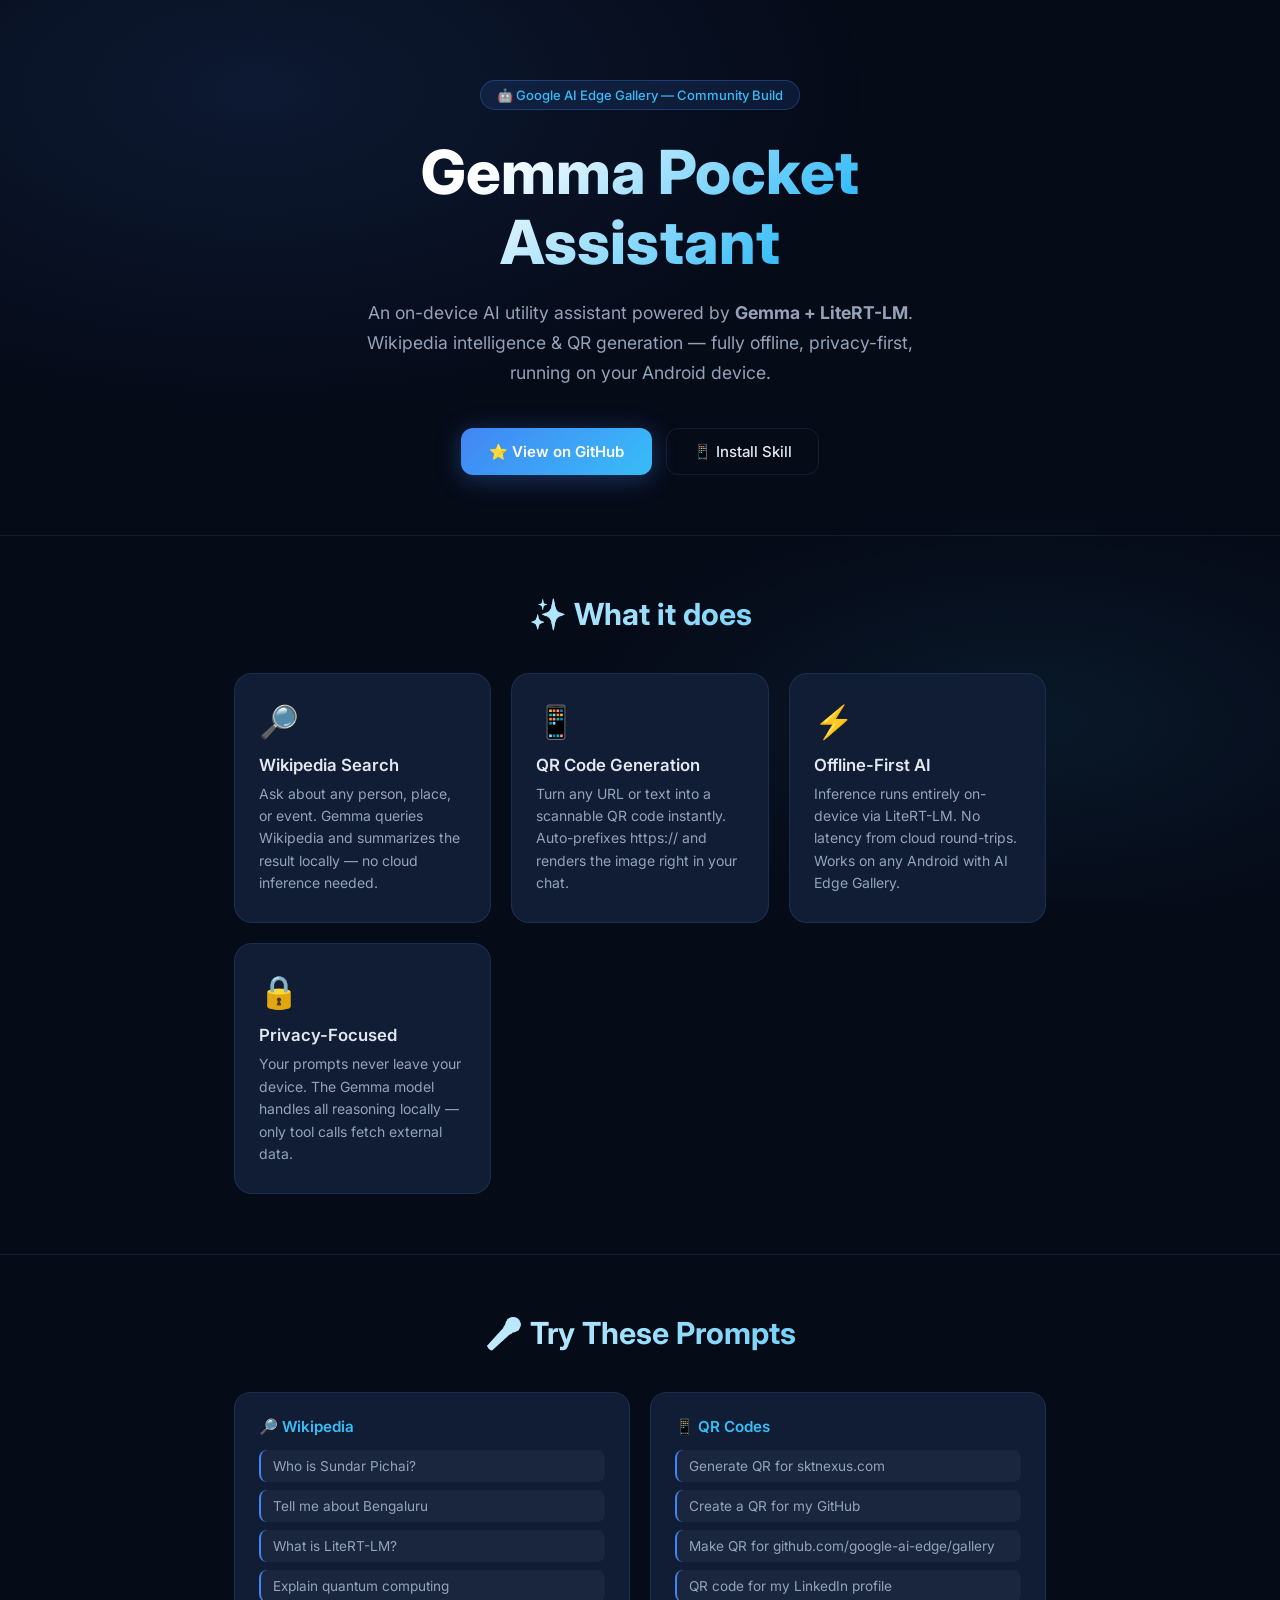
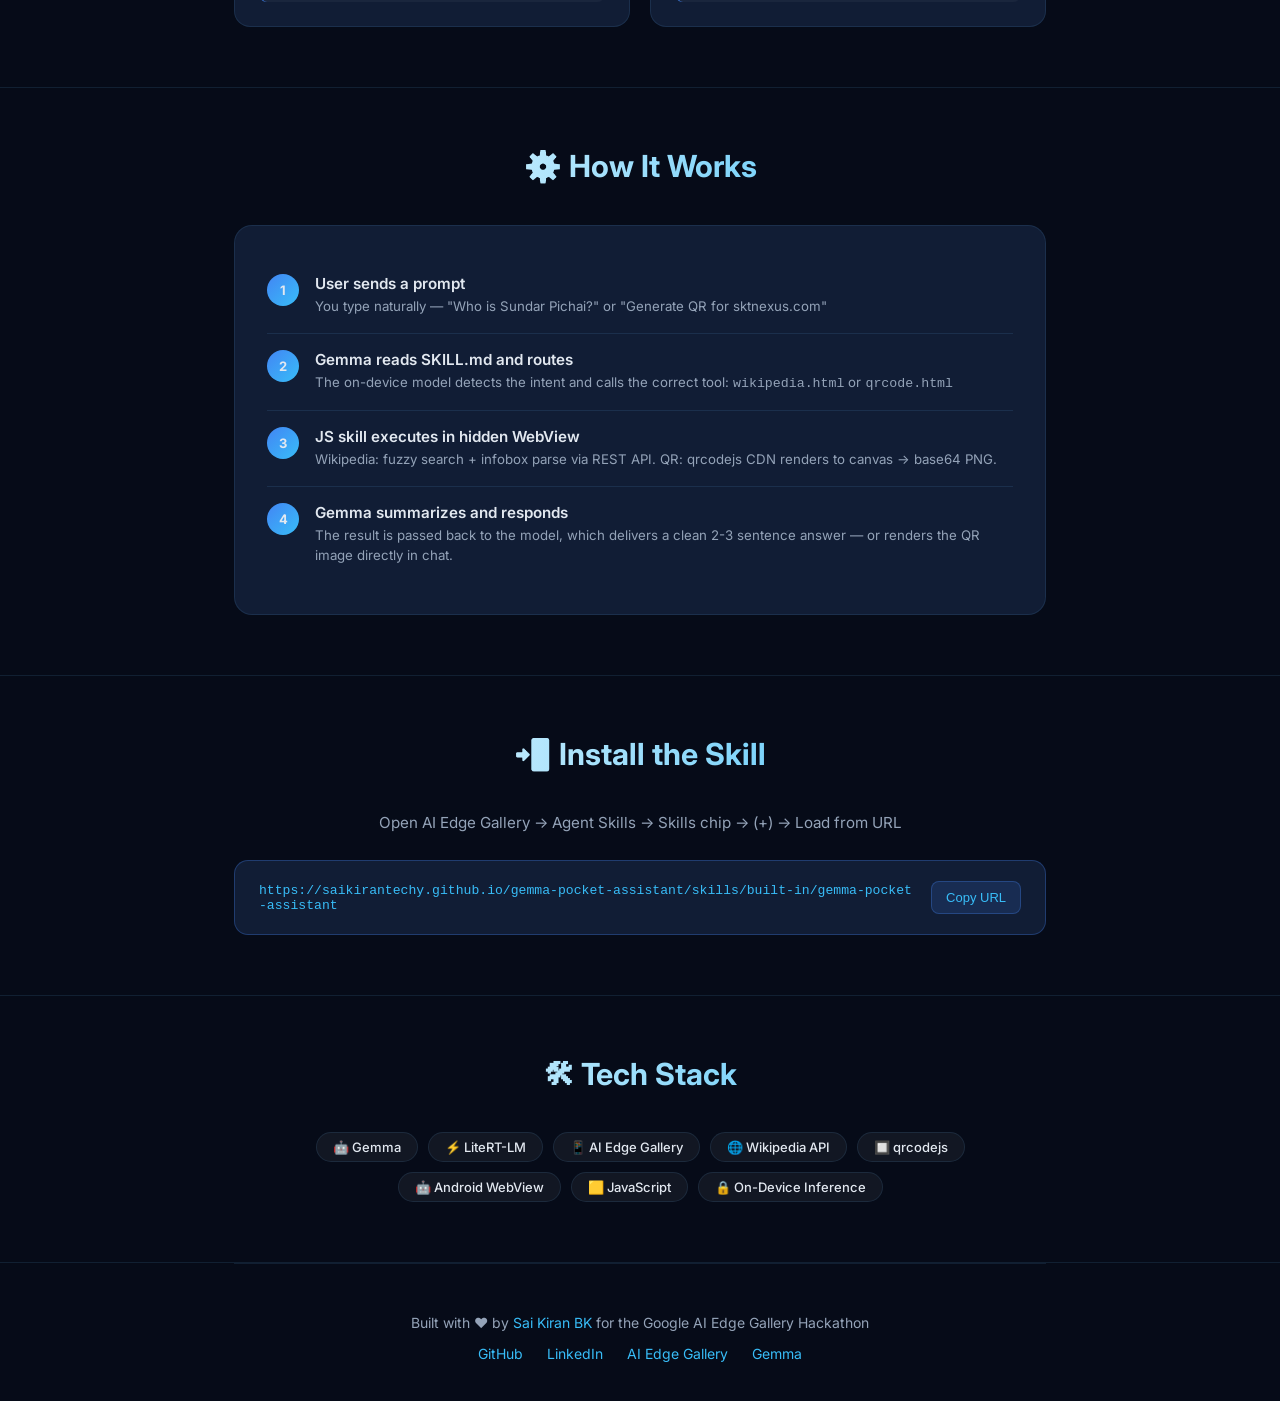
==== index.html @ fed88716 "Initial commit - Gemma Pocket Assistant" ====
<!DOCTYPE html>
<html lang="en">
<head>
  <meta charset="UTF-8" />
  <meta name="viewport" content="width=device-width, initial-scale=1.0" />
  <title>Gemma Pocket Assistant — On-Device AI Utility</title>
  <meta name="description" content="An on-device AI utility assistant powered by Gemma + LiteRT-LM with Wikipedia search & QR generation." />
  <meta property="og:title" content="Gemma Pocket Assistant" />
  <meta property="og:description" content="On-device AI utility powered by Gemma + LiteRT-LM. Wikipedia search & QR generation on Android." />
  <link rel="preconnect" href="https://fonts.googleapis.com" />
  <link rel="preconnect" href="https://fonts.gstatic.com" crossorigin />
  <link href="https://fonts.googleapis.com/css2?family=Inter:wght@300;400;500;600;700;800&display=swap" rel="stylesheet" />
  <style>
    *, *::before, *::after { box-sizing: border-box; margin: 0; padding: 0; }

    :root {
      --bg:       #060b18;
      --surface:  #0d1526;
      --card:     #111d35;
      --border:   rgba(99, 179, 237, 0.12);
      --glow:     rgba(66, 133, 244, 0.25);
      --blue:     #4285f4;
      --cyan:     #38bdf8;
      --orange:   #fb923c;
      --green:    #4ade80;
      --text:     #e2e8f0;
      --muted:    #94a3b8;
    }

    html { scroll-behavior: smooth; }

    body {
      font-family: 'Inter', sans-serif;
      background: var(--bg);
      color: var(--text);
      min-height: 100vh;
      overflow-x: hidden;
    }

    /* ── Animated background ── */
    body::before {
      content: '';
      position: fixed;
      inset: 0;
      background:
        radial-gradient(ellipse 80% 60% at 20% 10%, rgba(66,133,244,0.12) 0%, transparent 60%),
        radial-gradient(ellipse 60% 40% at 80% 80%, rgba(56,189,248,0.08) 0%, transparent 60%);
      pointer-events: none;
      z-index: 0;
    }

    .container { max-width: 860px; margin: 0 auto; padding: 0 24px; position: relative; z-index: 1; }

    /* ── Hero ── */
    .hero {
      text-align: center;
      padding: 80px 0 60px;
    }

    .badge {
      display: inline-flex;
      align-items: center;
      gap: 8px;
      background: rgba(66,133,244,0.12);
      border: 1px solid rgba(66,133,244,0.3);
      border-radius: 50px;
      padding: 6px 16px;
      font-size: 13px;
      color: var(--cyan);
      font-weight: 500;
      margin-bottom: 28px;
      animation: fadeDown 0.6s ease both;
    }

    .hero h1 {
      font-size: clamp(2.4rem, 6vw, 3.8rem);
      font-weight: 800;
      line-height: 1.15;
      background: linear-gradient(135deg, #fff 30%, var(--cyan) 70%, var(--blue) 100%);
      -webkit-background-clip: text;
      -webkit-text-fill-color: transparent;
      background-clip: text;
      margin-bottom: 20px;
      animation: fadeDown 0.7s ease 0.1s both;
    }

    .hero p {
      font-size: 1.1rem;
      color: var(--muted);
      max-width: 560px;
      margin: 0 auto 40px;
      line-height: 1.7;
      animation: fadeDown 0.7s ease 0.2s both;
    }

    .hero-btns {
      display: flex;
      gap: 14px;
      justify-content: center;
      flex-wrap: wrap;
      animation: fadeDown 0.7s ease 0.3s both;
    }

    .btn-primary {
      display: inline-flex;
      align-items: center;
      gap: 8px;
      background: linear-gradient(135deg, var(--blue), var(--cyan));
      color: #fff;
      font-weight: 600;
      font-size: 15px;
      padding: 14px 28px;
      border-radius: 12px;
      text-decoration: none;
      transition: transform 0.2s, box-shadow 0.2s;
      box-shadow: 0 4px 24px rgba(66,133,244,0.35);
    }
    .btn-primary:hover { transform: translateY(-2px); box-shadow: 0 8px 32px rgba(66,133,244,0.5); }

    .btn-secondary {
      display: inline-flex;
      align-items: center;
      gap: 8px;
      background: transparent;
      color: var(--text);
      font-weight: 500;
      font-size: 15px;
      padding: 13px 26px;
      border-radius: 12px;
      text-decoration: none;
      border: 1px solid var(--border);
      transition: border-color 0.2s, background 0.2s, transform 0.2s;
    }
    .btn-secondary:hover { border-color: var(--cyan); background: rgba(56,189,248,0.06); transform: translateY(-2px); }

    /* ── Feature Cards ── */
    .section { padding: 60px 0; }
    .section-title {
      text-align: center;
      font-size: 1.9rem;
      font-weight: 700;
      margin-bottom: 40px;
      background: linear-gradient(90deg, #fff, var(--cyan));
      -webkit-background-clip: text;
      -webkit-text-fill-color: transparent;
      background-clip: text;
    }

    .cards {
      display: grid;
      grid-template-columns: repeat(auto-fit, minmax(220px, 1fr));
      gap: 20px;
    }

    .card {
      background: var(--card);
      border: 1px solid var(--border);
      border-radius: 18px;
      padding: 28px 24px;
      transition: transform 0.25s, border-color 0.25s, box-shadow 0.25s;
      position: relative;
      overflow: hidden;
    }
    .card::before {
      content: '';
      position: absolute;
      inset: 0;
      background: radial-gradient(circle at 50% 0%, var(--glow), transparent 70%);
      opacity: 0;
      transition: opacity 0.3s;
    }
    .card:hover { transform: translateY(-4px); border-color: rgba(66,133,244,0.35); box-shadow: 0 12px 40px rgba(66,133,244,0.15); }
    .card:hover::before { opacity: 1; }

    .card-icon { font-size: 2rem; margin-bottom: 14px; }
    .card h3 { font-size: 1.05rem; font-weight: 600; margin-bottom: 8px; }
    .card p  { font-size: 0.875rem; color: var(--muted); line-height: 1.6; }

    /* ── Demo prompts ── */
    .prompts-grid {
      display: grid;
      grid-template-columns: 1fr 1fr;
      gap: 20px;
    }
    @media (max-width: 600px) { .prompts-grid { grid-template-columns: 1fr; } }

    .prompt-box {
      background: var(--card);
      border: 1px solid var(--border);
      border-radius: 16px;
      padding: 24px;
    }
    .prompt-box h3 { font-size: 0.95rem; font-weight: 600; color: var(--cyan); margin-bottom: 14px; display: flex; align-items: center; gap: 8px; }
    .prompt-box ul { list-style: none; display: flex; flex-direction: column; gap: 8px; }
    .prompt-box li {
      font-size: 0.85rem;
      color: var(--muted);
      background: rgba(255,255,255,0.04);
      border-radius: 8px;
      padding: 8px 12px;
      font-family: 'Inter', monospace;
      border-left: 2px solid var(--blue);
    }

    /* ── Tech stack pills ── */
    .pills { display: flex; flex-wrap: wrap; gap: 10px; justify-content: center; }
    .pill {
      background: rgba(255,255,255,0.05);
      border: 1px solid var(--border);
      border-radius: 50px;
      padding: 6px 16px;
      font-size: 13px;
      font-weight: 500;
      color: var(--text);
      transition: border-color 0.2s, background 0.2s;
    }
    .pill:hover { border-color: var(--cyan); background: rgba(56,189,248,0.08); }

    /* ── How it works ── */
    .flow {
      background: var(--card);
      border: 1px solid var(--border);
      border-radius: 18px;
      padding: 32px;
    }
    .flow-steps { display: flex; flex-direction: column; gap: 0; }
    .flow-step {
      display: flex;
      align-items: flex-start;
      gap: 16px;
      padding: 16px 0;
      border-bottom: 1px solid var(--border);
    }
    .flow-step:last-child { border-bottom: none; }
    .step-num {
      width: 32px; height: 32px;
      border-radius: 50%;
      background: linear-gradient(135deg, var(--blue), var(--cyan));
      display: flex; align-items: center; justify-content: center;
      font-size: 13px; font-weight: 700; flex-shrink: 0;
    }
    .step-text h4 { font-size: 0.95rem; font-weight: 600; margin-bottom: 4px; }
    .step-text p  { font-size: 0.83rem; color: var(--muted); line-height: 1.5; }

    /* ── Skill URL box ── */
    .url-box {
      background: var(--card);
      border: 1px solid rgba(66,133,244,0.3);
      border-radius: 14px;
      padding: 20px 24px;
      display: flex;
      align-items: center;
      justify-content: space-between;
      gap: 12px;
      flex-wrap: wrap;
    }
    .url-box code {
      font-size: 0.82rem;
      color: var(--cyan);
      word-break: break-all;
      flex: 1;
    }
    .copy-btn {
      background: rgba(66,133,244,0.15);
      border: 1px solid rgba(66,133,244,0.3);
      color: var(--cyan);
      border-radius: 8px;
      padding: 8px 14px;
      font-size: 13px;
      font-weight: 500;
      cursor: pointer;
      transition: background 0.2s;
      white-space: nowrap;
    }
    .copy-btn:hover { background: rgba(66,133,244,0.28); }

    /* ── Footer ── */
    footer {
      text-align: center;
      padding: 50px 0 40px;
      color: var(--muted);
      font-size: 14px;
      border-top: 1px solid var(--border);
    }
    footer a { color: var(--cyan); text-decoration: none; }
    footer a:hover { text-decoration: underline; }
    .footer-links { display: flex; gap: 24px; justify-content: center; margin-top: 14px; flex-wrap: wrap; }

    /* ── Animations ── */
    @keyframes fadeDown {
      from { opacity: 0; transform: translateY(-16px); }
      to   { opacity: 1; transform: translateY(0); }
    }
    .reveal {
      opacity: 0;
      transform: translateY(24px);
      transition: opacity 0.6s ease, transform 0.6s ease;
    }
    .reveal.visible { opacity: 1; transform: translateY(0); }

    /* ── Divider ── */
    .divider { height: 1px; background: var(--border); margin: 0; }
  </style>
</head>
<body>

  <!-- Hero -->
  <div class="container">
    <section class="hero">
      <div class="badge">🤖 Google AI Edge Gallery — Community Build</div>
      <h1>Gemma Pocket<br/>Assistant</h1>
      <p>An on-device AI utility assistant powered by <strong>Gemma + LiteRT-LM</strong>. Wikipedia intelligence & QR generation — fully offline, privacy-first, running on your Android device.</p>
      <div class="hero-btns">
        <a id="github-btn" class="btn-primary" href="https://github.com/saikirantechy/gemma-pocket-assistant" target="_blank">
          ⭐ View on GitHub
        </a>
        <a id="install-btn" class="btn-secondary" href="#install">
          📱 Install Skill
        </a>
      </div>
    </section>
  </div>

  <div class="divider"></div>

  <!-- Features -->
  <div class="container">
    <section class="section reveal">
      <div class="section-title">✨ What it does</div>
      <div class="cards">
        <div class="card">
          <div class="card-icon">🔎</div>
          <h3>Wikipedia Search</h3>
          <p>Ask about any person, place, or event. Gemma queries Wikipedia and summarizes the result locally — no cloud inference needed.</p>
        </div>
        <div class="card">
          <div class="card-icon">📱</div>
          <h3>QR Code Generation</h3>
          <p>Turn any URL or text into a scannable QR code instantly. Auto-prefixes https:// and renders the image right in your chat.</p>
        </div>
        <div class="card">
          <div class="card-icon">⚡</div>
          <h3>Offline-First AI</h3>
          <p>Inference runs entirely on-device via LiteRT-LM. No latency from cloud round-trips. Works on any Android with AI Edge Gallery.</p>
        </div>
        <div class="card">
          <div class="card-icon">🔒</div>
          <h3>Privacy-Focused</h3>
          <p>Your prompts never leave your device. The Gemma model handles all reasoning locally — only tool calls fetch external data.</p>
        </div>
      </div>
    </section>
  </div>

  <div class="divider"></div>

  <!-- Demo Prompts -->
  <div class="container">
    <section class="section reveal">
      <div class="section-title">🎤 Try These Prompts</div>
      <div class="prompts-grid">
        <div class="prompt-box">
          <h3>🔎 Wikipedia</h3>
          <ul>
            <li>Who is Sundar Pichai?</li>
            <li>Tell me about Bengaluru</li>
            <li>What is LiteRT-LM?</li>
            <li>Explain quantum computing</li>
          </ul>
        </div>
        <div class="prompt-box">
          <h3>📱 QR Codes</h3>
          <ul>
            <li>Generate QR for sktnexus.com</li>
            <li>Create a QR for my GitHub</li>
            <li>Make QR for github.com/google-ai-edge/gallery</li>
            <li>QR code for my LinkedIn profile</li>
          </ul>
        </div>
      </div>
    </section>
  </div>

  <div class="divider"></div>

  <!-- How it works -->
  <div class="container">
    <section class="section reveal">
      <div class="section-title">⚙️ How It Works</div>
      <div class="flow">
        <div class="flow-steps">
          <div class="flow-step">
            <div class="step-num">1</div>
            <div class="step-text">
              <h4>User sends a prompt</h4>
              <p>You type naturally — "Who is Sundar Pichai?" or "Generate QR for sktnexus.com"</p>
            </div>
          </div>
          <div class="flow-step">
            <div class="step-num">2</div>
            <div class="step-text">
              <h4>Gemma reads SKILL.md and routes</h4>
              <p>The on-device model detects the intent and calls the correct tool: <code>wikipedia.html</code> or <code>qrcode.html</code></p>
            </div>
          </div>
          <div class="flow-step">
            <div class="step-num">3</div>
            <div class="step-text">
              <h4>JS skill executes in hidden WebView</h4>
              <p>Wikipedia: fuzzy search + infobox parse via REST API. QR: qrcodejs CDN renders to canvas → base64 PNG.</p>
            </div>
          </div>
          <div class="flow-step">
            <div class="step-num">4</div>
            <div class="step-text">
              <h4>Gemma summarizes and responds</h4>
              <p>The result is passed back to the model, which delivers a clean 2-3 sentence answer — or renders the QR image directly in chat.</p>
            </div>
          </div>
        </div>
      </div>
    </section>
  </div>

  <div class="divider"></div>

  <!-- Install -->
  <div class="container" id="install">
    <section class="section reveal">
      <div class="section-title">📲 Install the Skill</div>
      <p style="text-align:center;color:var(--muted);margin-bottom:28px;font-size:0.95rem;">Open AI Edge Gallery → Agent Skills → Skills chip → (+) → Load from URL</p>
      <div class="url-box">
        <code id="skill-url">https://saikirantechy.github.io/gemma-pocket-assistant/skills/built-in/gemma-pocket-assistant</code>
        <button class="copy-btn" id="copy-btn" onclick="copyUrl()">Copy URL</button>
      </div>
    </section>
  </div>

  <div class="divider"></div>

  <!-- Tech Stack -->
  <div class="container">
    <section class="section reveal">
      <div class="section-title">🛠 Tech Stack</div>
      <div class="pills">
        <span class="pill">🤖 Gemma</span>
        <span class="pill">⚡ LiteRT-LM</span>
        <span class="pill">📱 AI Edge Gallery</span>
        <span class="pill">🌐 Wikipedia API</span>
        <span class="pill">🔲 qrcodejs</span>
        <span class="pill">🤖 Android WebView</span>
        <span class="pill">🟨 JavaScript</span>
        <span class="pill">🔒 On-Device Inference</span>
      </div>
    </section>
  </div>

  <div class="divider"></div>

  <!-- Footer -->
  <div class="container">
    <footer>
      <p>Built with ❤️ by <a href="https://github.com/saikirantechy" target="_blank">Sai Kiran BK</a> for the Google AI Edge Gallery Hackathon</p>
      <div class="footer-links">
        <a href="https://github.com/saikirantechy/gemma-pocket-assistant" target="_blank">GitHub</a>
        <a href="https://linkedin.com/in/saikiranbk" target="_blank">LinkedIn</a>
        <a href="https://github.com/google-ai-edge/gallery" target="_blank">AI Edge Gallery</a>
        <a href="https://ai.google.dev/gemma" target="_blank">Gemma</a>
      </div>
    </footer>
  </div>

  <script>
    // Scroll reveal
    const reveals = document.querySelectorAll('.reveal');
    const observer = new IntersectionObserver((entries) => {
      entries.forEach(e => { if (e.isIntersecting) { e.target.classList.add('visible'); } });
    }, { threshold: 0.12 });
    reveals.forEach(el => observer.observe(el));

    // Copy URL button
    function copyUrl() {
      const url = document.getElementById('skill-url').textContent;
      navigator.clipboard.writeText(url).then(() => {
        const btn = document.getElementById('copy-btn');
        btn.textContent = '✅ Copied!';
        setTimeout(() => btn.textContent = 'Copy URL', 2000);
      });
    }
  </script>
</body>
</html>
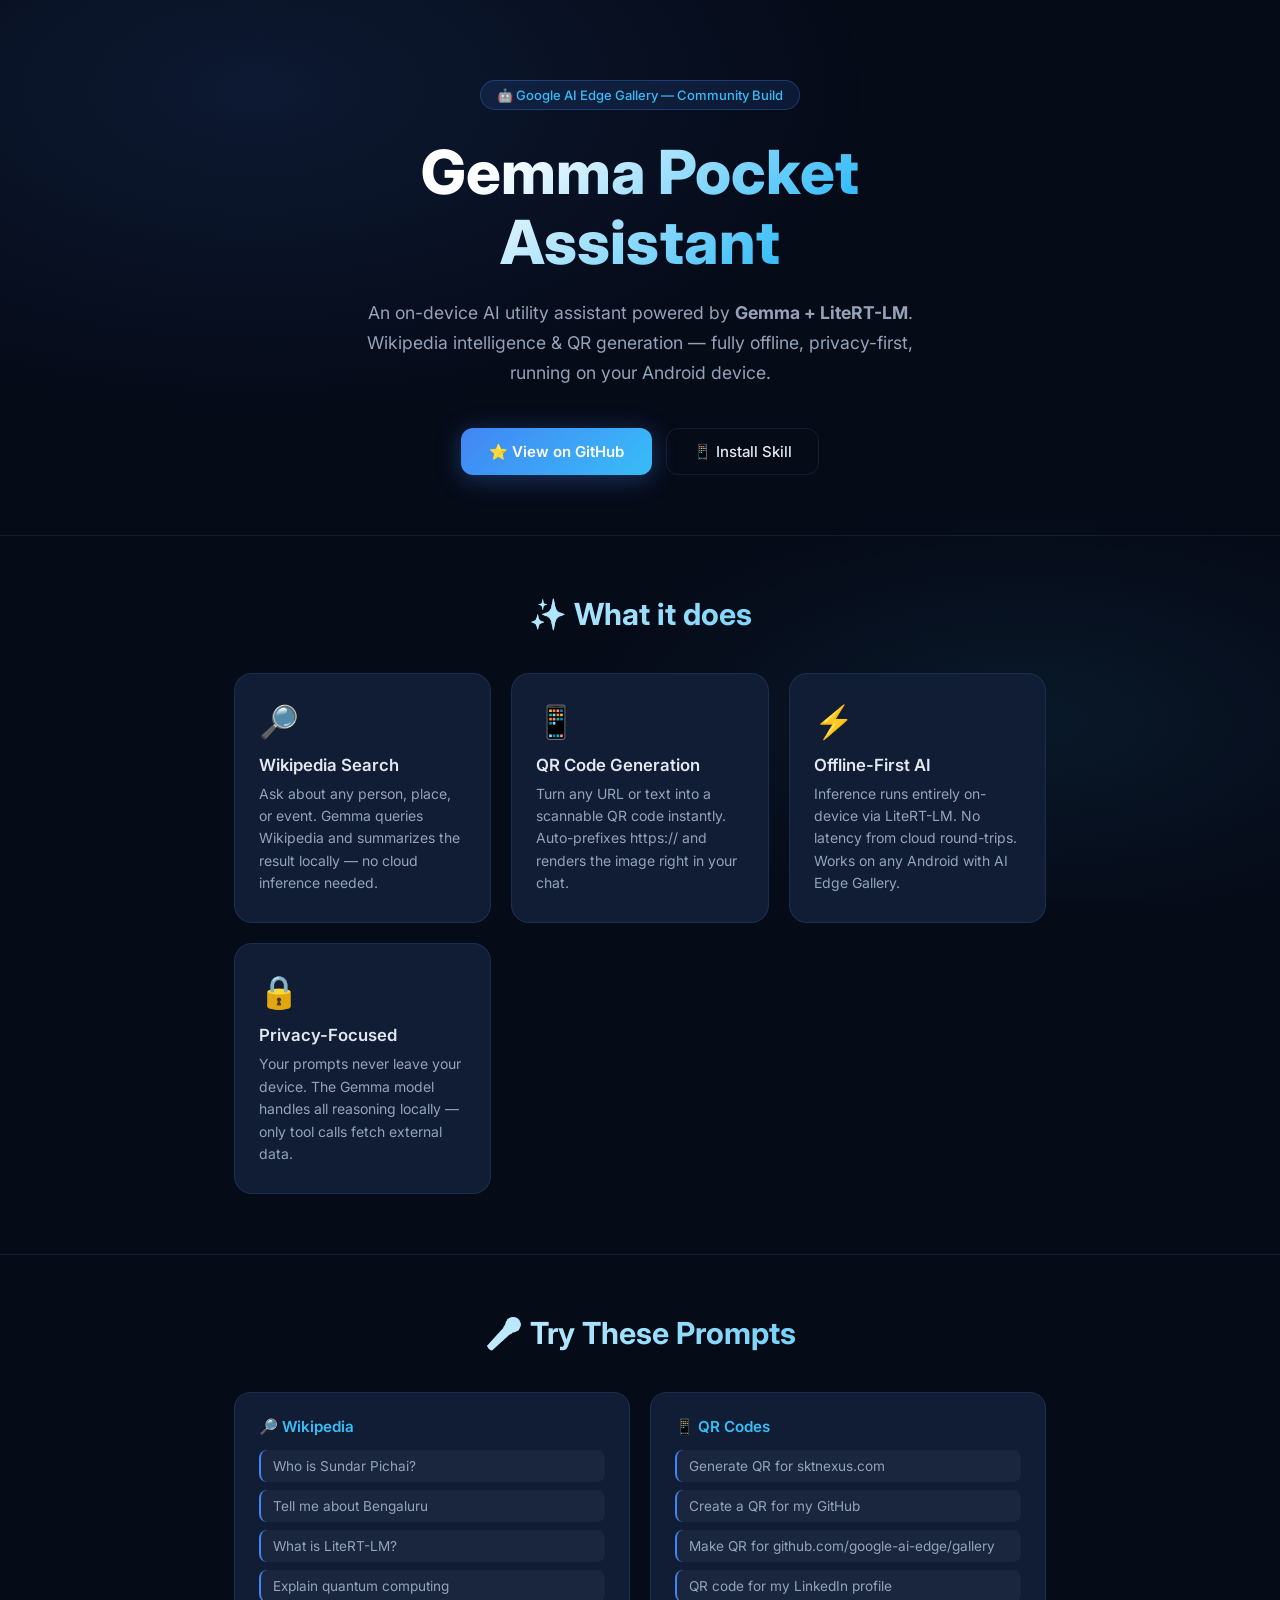
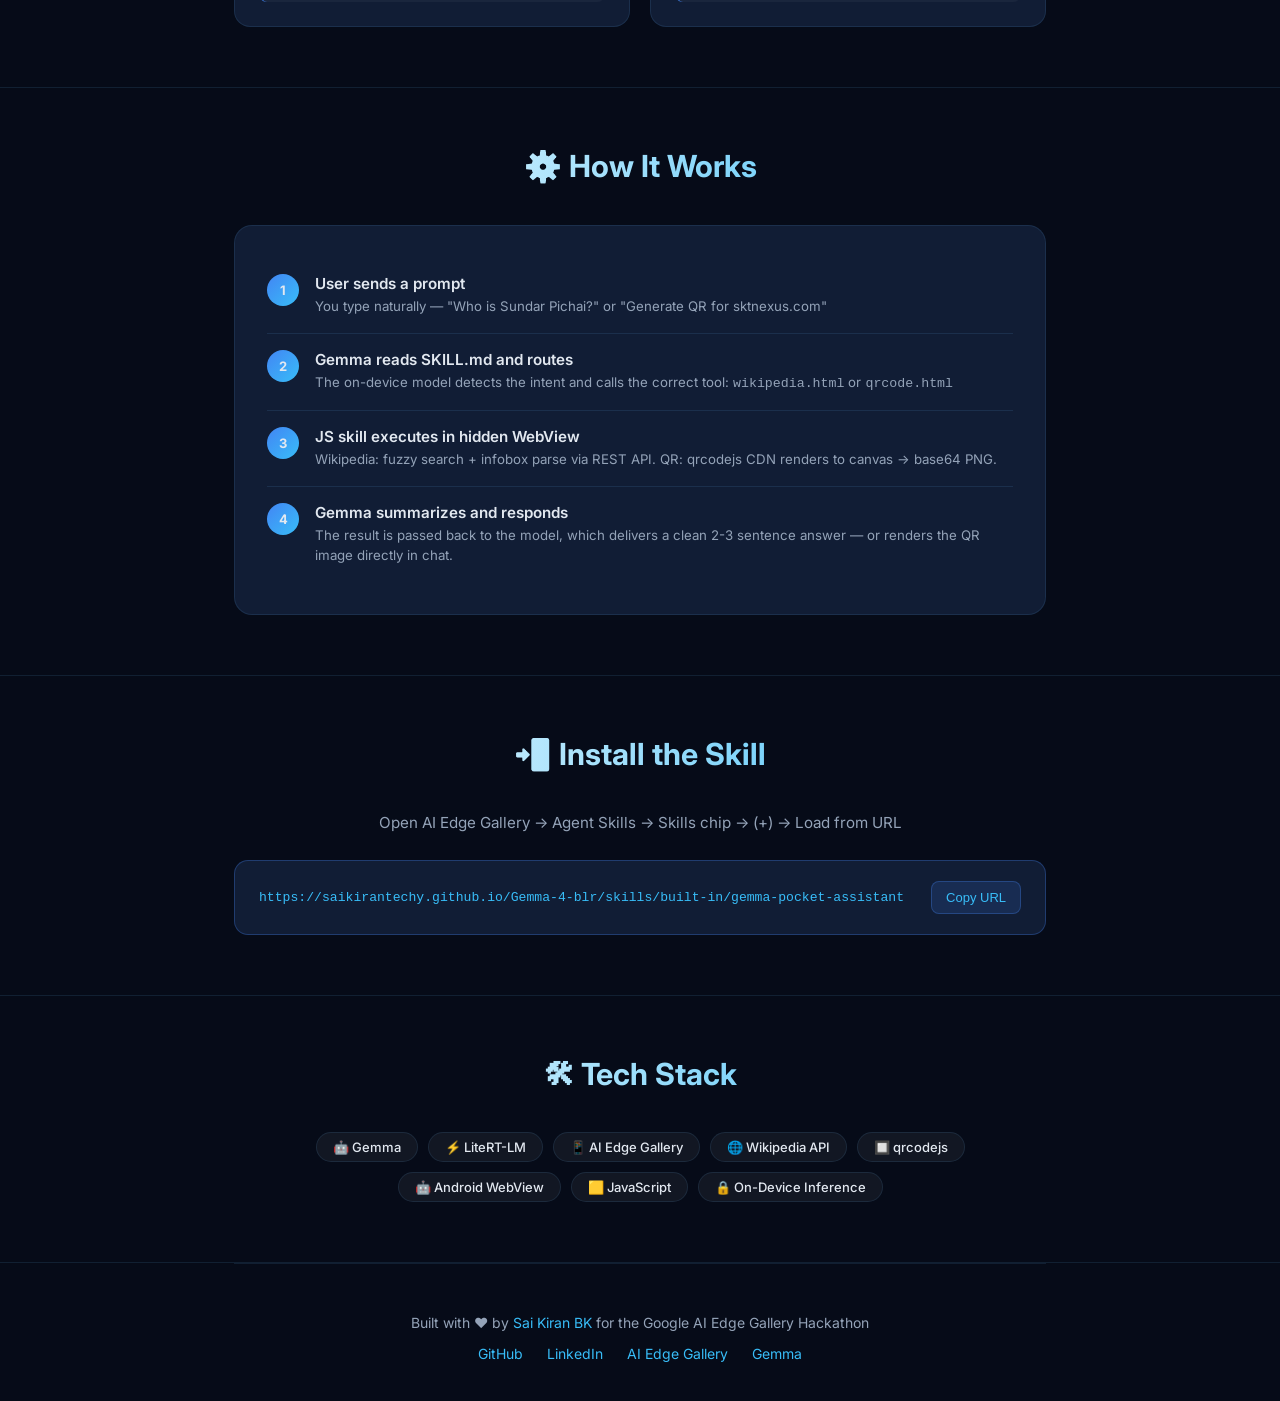
==== commit 9c5d102f: "Fix: update all URLs to correct repo name (Gemma-4-blr)" ====
--- a/index.html
+++ b/index.html
@@ -311,7 +311,7 @@
       <h1>Gemma Pocket<br/>Assistant</h1>
       <p>An on-device AI utility assistant powered by <strong>Gemma + LiteRT-LM</strong>. Wikipedia intelligence & QR generation — fully offline, privacy-first, running on your Android device.</p>
       <div class="hero-btns">
-        <a id="github-btn" class="btn-primary" href="https://github.com/saikirantechy/gemma-pocket-assistant" target="_blank">
+        <a id="github-btn" class="btn-primary" href="https://github.com/saikirantechy/Gemma-4-blr" target="_blank">
           ⭐ View on GitHub
         </a>
         <a id="install-btn" class="btn-secondary" href="#install">
@@ -430,7 +430,7 @@
       <div class="section-title">📲 Install the Skill</div>
       <p style="text-align:center;color:var(--muted);margin-bottom:28px;font-size:0.95rem;">Open AI Edge Gallery → Agent Skills → Skills chip → (+) → Load from URL</p>
       <div class="url-box">
-        <code id="skill-url">https://saikirantechy.github.io/gemma-pocket-assistant/skills/built-in/gemma-pocket-assistant</code>
+        <code id="skill-url">https://saikirantechy.github.io/Gemma-4-blr/skills/built-in/gemma-pocket-assistant</code>
         <button class="copy-btn" id="copy-btn" onclick="copyUrl()">Copy URL</button>
       </div>
     </section>
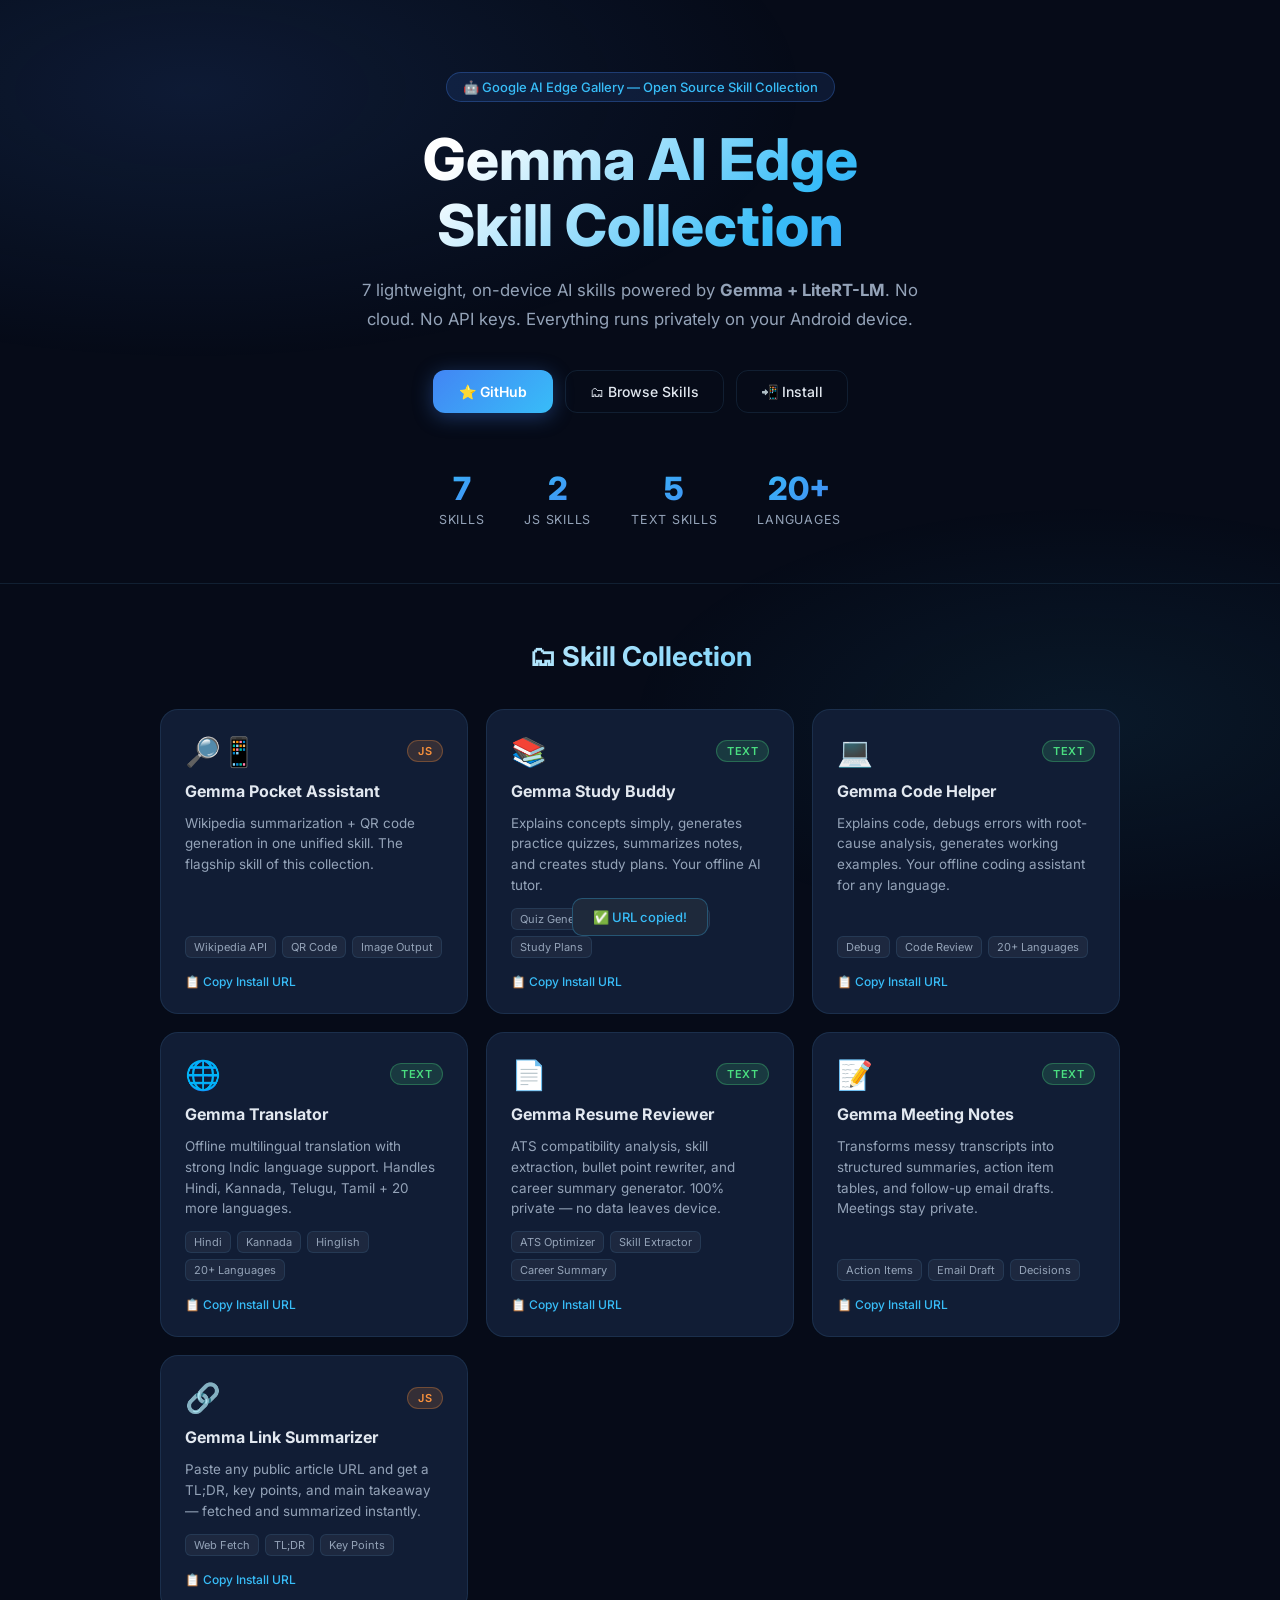
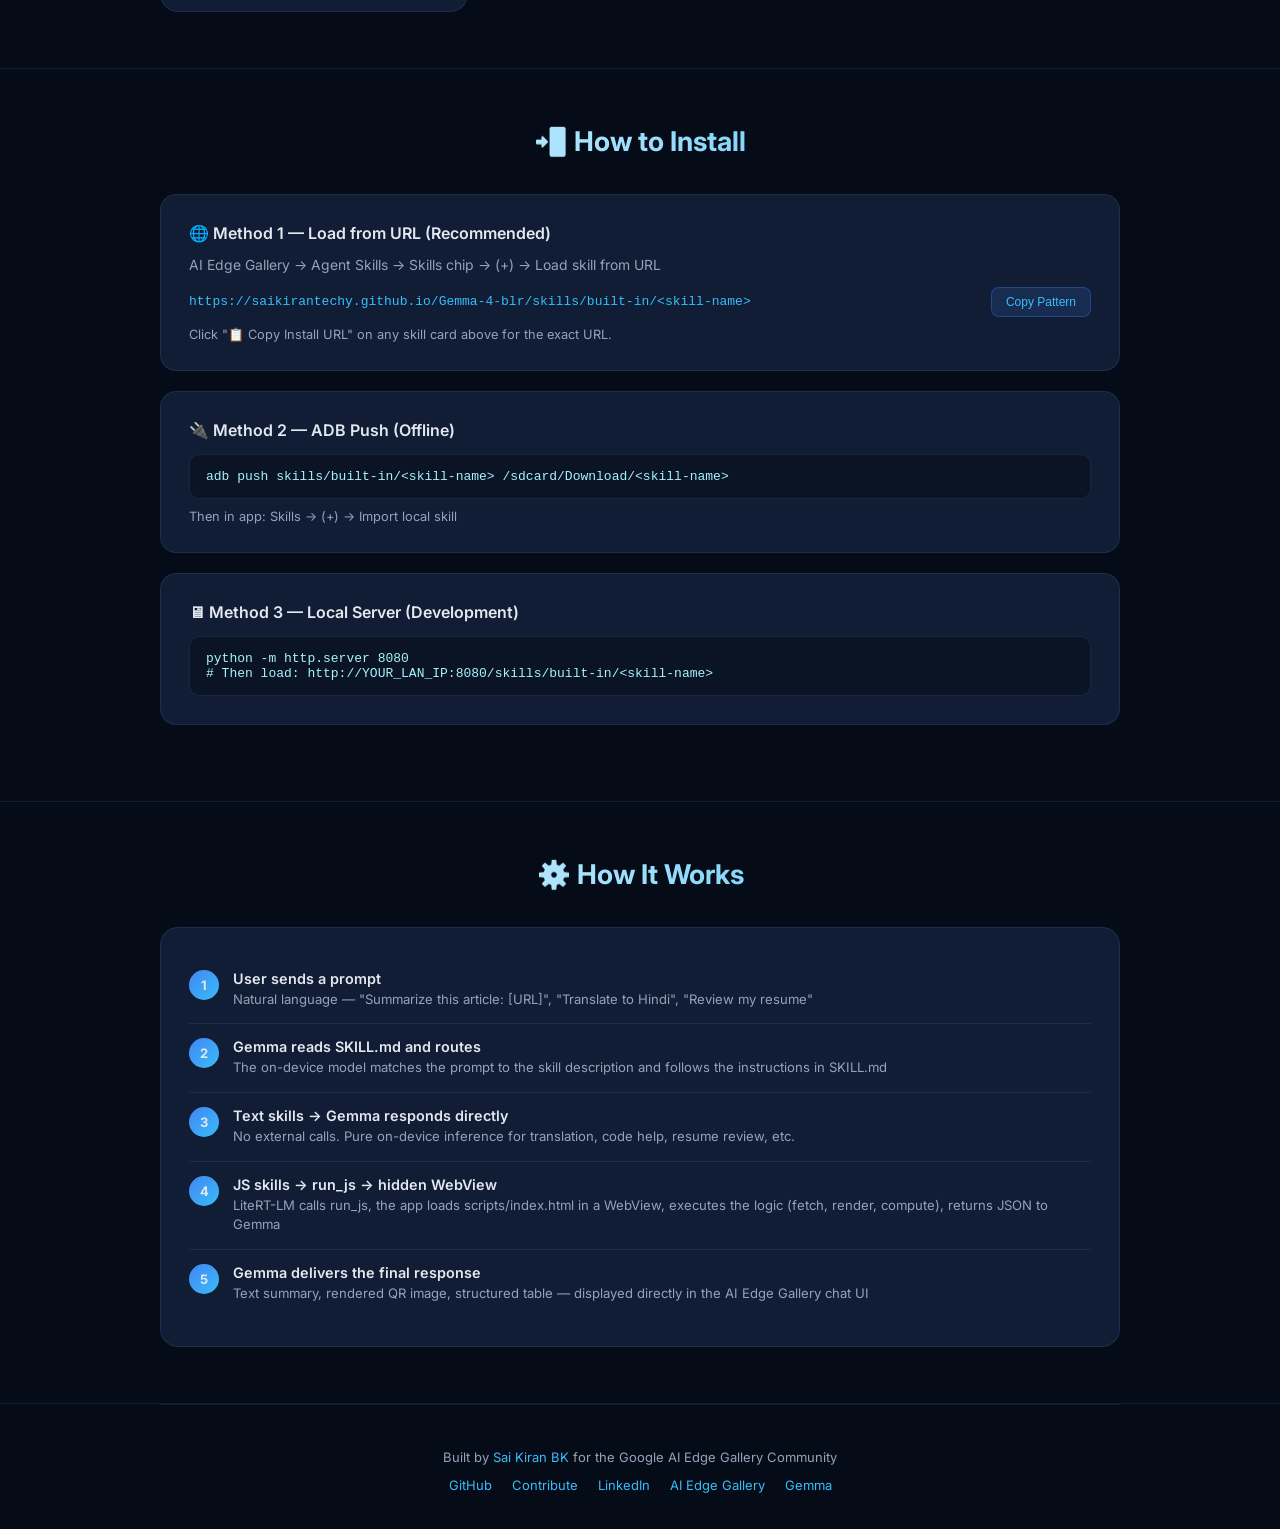
==== commit 71fc19c7: "feat: expand to full Gemma AI Edge Skill Collection (7 skills) - Add gemma-study-buddy: concept expl" ====
--- a/index.html
+++ b/index.html
@@ -3,490 +3,374 @@
 <head>
   <meta charset="UTF-8" />
   <meta name="viewport" content="width=device-width, initial-scale=1.0" />
-  <title>Gemma Pocket Assistant — On-Device AI Utility</title>
-  <meta name="description" content="An on-device AI utility assistant powered by Gemma + LiteRT-LM with Wikipedia search & QR generation." />
-  <meta property="og:title" content="Gemma Pocket Assistant" />
-  <meta property="og:description" content="On-device AI utility powered by Gemma + LiteRT-LM. Wikipedia search & QR generation on Android." />
+  <title>Gemma AI Edge Skill Collection</title>
+  <meta name="description" content="An open-source ecosystem of lightweight on-device AI skills powered by Gemma + LiteRT-LM." />
   <link rel="preconnect" href="https://fonts.googleapis.com" />
   <link rel="preconnect" href="https://fonts.gstatic.com" crossorigin />
   <link href="https://fonts.googleapis.com/css2?family=Inter:wght@300;400;500;600;700;800&display=swap" rel="stylesheet" />
   <style>
     *, *::before, *::after { box-sizing: border-box; margin: 0; padding: 0; }
-
     :root {
-      --bg:       #060b18;
-      --surface:  #0d1526;
-      --card:     #111d35;
-      --border:   rgba(99, 179, 237, 0.12);
-      --glow:     rgba(66, 133, 244, 0.25);
-      --blue:     #4285f4;
-      --cyan:     #38bdf8;
-      --orange:   #fb923c;
-      --green:    #4ade80;
-      --text:     #e2e8f0;
-      --muted:    #94a3b8;
-    }
-
+      --bg: #060b18; --surface: #0d1526; --card: #111d35;
+      --border: rgba(99,179,237,0.12); --glow: rgba(66,133,244,0.2);
+      --blue: #4285f4; --cyan: #38bdf8; --green: #4ade80;
+      --orange: #fb923c; --purple: #a78bfa; --pink: #f472b6;
+      --text: #e2e8f0; --muted: #94a3b8;
+    }
     html { scroll-behavior: smooth; }
-
-    body {
-      font-family: 'Inter', sans-serif;
-      background: var(--bg);
-      color: var(--text);
-      min-height: 100vh;
-      overflow-x: hidden;
-    }
-
-    /* ── Animated background ── */
+    body { font-family:'Inter',sans-serif; background:var(--bg); color:var(--text); min-height:100vh; overflow-x:hidden; }
     body::before {
-      content: '';
-      position: fixed;
-      inset: 0;
-      background:
-        radial-gradient(ellipse 80% 60% at 20% 10%, rgba(66,133,244,0.12) 0%, transparent 60%),
-        radial-gradient(ellipse 60% 40% at 80% 80%, rgba(56,189,248,0.08) 0%, transparent 60%);
-      pointer-events: none;
-      z-index: 0;
-    }
-
-    .container { max-width: 860px; margin: 0 auto; padding: 0 24px; position: relative; z-index: 1; }
+      content:''; position:fixed; inset:0; pointer-events:none; z-index:0;
+      background: radial-gradient(ellipse 80% 50% at 15% 10%, rgba(66,133,244,0.13) 0%,transparent 60%),
+                  radial-gradient(ellipse 60% 40% at 85% 80%, rgba(56,189,248,0.08) 0%,transparent 60%);
+    }
+    .wrap { max-width:1000px; margin:0 auto; padding:0 20px; position:relative; z-index:1; }
 
     /* ── Hero ── */
-    .hero {
-      text-align: center;
-      padding: 80px 0 60px;
-    }
-
+    .hero { text-align:center; padding:72px 0 56px; }
     .badge {
-      display: inline-flex;
-      align-items: center;
-      gap: 8px;
-      background: rgba(66,133,244,0.12);
-      border: 1px solid rgba(66,133,244,0.3);
-      border-radius: 50px;
-      padding: 6px 16px;
-      font-size: 13px;
-      color: var(--cyan);
-      font-weight: 500;
-      margin-bottom: 28px;
-      animation: fadeDown 0.6s ease both;
-    }
-
+      display:inline-flex; align-items:center; gap:8px;
+      background:rgba(66,133,244,0.12); border:1px solid rgba(66,133,244,0.3);
+      border-radius:50px; padding:6px 16px; font-size:13px; color:var(--cyan);
+      font-weight:500; margin-bottom:24px; animation:fadeDown .6s ease both;
+    }
     .hero h1 {
-      font-size: clamp(2.4rem, 6vw, 3.8rem);
-      font-weight: 800;
-      line-height: 1.15;
-      background: linear-gradient(135deg, #fff 30%, var(--cyan) 70%, var(--blue) 100%);
-      -webkit-background-clip: text;
-      -webkit-text-fill-color: transparent;
-      background-clip: text;
-      margin-bottom: 20px;
-      animation: fadeDown 0.7s ease 0.1s both;
-    }
-
-    .hero p {
-      font-size: 1.1rem;
-      color: var(--muted);
-      max-width: 560px;
-      margin: 0 auto 40px;
-      line-height: 1.7;
-      animation: fadeDown 0.7s ease 0.2s both;
-    }
-
-    .hero-btns {
-      display: flex;
-      gap: 14px;
-      justify-content: center;
-      flex-wrap: wrap;
-      animation: fadeDown 0.7s ease 0.3s both;
-    }
-
-    .btn-primary {
-      display: inline-flex;
-      align-items: center;
-      gap: 8px;
-      background: linear-gradient(135deg, var(--blue), var(--cyan));
-      color: #fff;
-      font-weight: 600;
-      font-size: 15px;
-      padding: 14px 28px;
-      border-radius: 12px;
-      text-decoration: none;
-      transition: transform 0.2s, box-shadow 0.2s;
-      box-shadow: 0 4px 24px rgba(66,133,244,0.35);
-    }
-    .btn-primary:hover { transform: translateY(-2px); box-shadow: 0 8px 32px rgba(66,133,244,0.5); }
-
-    .btn-secondary {
-      display: inline-flex;
-      align-items: center;
-      gap: 8px;
-      background: transparent;
-      color: var(--text);
-      font-weight: 500;
-      font-size: 15px;
-      padding: 13px 26px;
-      border-radius: 12px;
-      text-decoration: none;
-      border: 1px solid var(--border);
-      transition: border-color 0.2s, background 0.2s, transform 0.2s;
-    }
-    .btn-secondary:hover { border-color: var(--cyan); background: rgba(56,189,248,0.06); transform: translateY(-2px); }
-
-    /* ── Feature Cards ── */
-    .section { padding: 60px 0; }
-    .section-title {
-      text-align: center;
-      font-size: 1.9rem;
-      font-weight: 700;
-      margin-bottom: 40px;
-      background: linear-gradient(90deg, #fff, var(--cyan));
-      -webkit-background-clip: text;
-      -webkit-text-fill-color: transparent;
-      background-clip: text;
-    }
-
-    .cards {
-      display: grid;
-      grid-template-columns: repeat(auto-fit, minmax(220px, 1fr));
-      gap: 20px;
-    }
-
-    .card {
-      background: var(--card);
-      border: 1px solid var(--border);
-      border-radius: 18px;
-      padding: 28px 24px;
-      transition: transform 0.25s, border-color 0.25s, box-shadow 0.25s;
-      position: relative;
-      overflow: hidden;
-    }
-    .card::before {
-      content: '';
-      position: absolute;
-      inset: 0;
-      background: radial-gradient(circle at 50% 0%, var(--glow), transparent 70%);
-      opacity: 0;
-      transition: opacity 0.3s;
-    }
-    .card:hover { transform: translateY(-4px); border-color: rgba(66,133,244,0.35); box-shadow: 0 12px 40px rgba(66,133,244,0.15); }
-    .card:hover::before { opacity: 1; }
-
-    .card-icon { font-size: 2rem; margin-bottom: 14px; }
-    .card h3 { font-size: 1.05rem; font-weight: 600; margin-bottom: 8px; }
-    .card p  { font-size: 0.875rem; color: var(--muted); line-height: 1.6; }
-
-    /* ── Demo prompts ── */
-    .prompts-grid {
-      display: grid;
-      grid-template-columns: 1fr 1fr;
-      gap: 20px;
-    }
-    @media (max-width: 600px) { .prompts-grid { grid-template-columns: 1fr; } }
-
-    .prompt-box {
-      background: var(--card);
-      border: 1px solid var(--border);
-      border-radius: 16px;
-      padding: 24px;
-    }
-    .prompt-box h3 { font-size: 0.95rem; font-weight: 600; color: var(--cyan); margin-bottom: 14px; display: flex; align-items: center; gap: 8px; }
-    .prompt-box ul { list-style: none; display: flex; flex-direction: column; gap: 8px; }
-    .prompt-box li {
-      font-size: 0.85rem;
-      color: var(--muted);
-      background: rgba(255,255,255,0.04);
-      border-radius: 8px;
-      padding: 8px 12px;
-      font-family: 'Inter', monospace;
-      border-left: 2px solid var(--blue);
-    }
-
-    /* ── Tech stack pills ── */
-    .pills { display: flex; flex-wrap: wrap; gap: 10px; justify-content: center; }
-    .pill {
-      background: rgba(255,255,255,0.05);
-      border: 1px solid var(--border);
-      border-radius: 50px;
-      padding: 6px 16px;
-      font-size: 13px;
-      font-weight: 500;
-      color: var(--text);
-      transition: border-color 0.2s, background 0.2s;
-    }
-    .pill:hover { border-color: var(--cyan); background: rgba(56,189,248,0.08); }
+      font-size:clamp(2.2rem,6vw,3.6rem); font-weight:800; line-height:1.15;
+      background:linear-gradient(135deg,#fff 30%,var(--cyan) 65%,var(--blue) 100%);
+      -webkit-background-clip:text; -webkit-text-fill-color:transparent; background-clip:text;
+      margin-bottom:18px; animation:fadeDown .7s ease .1s both;
+    }
+    .hero p { font-size:1.05rem; color:var(--muted); max-width:560px; margin:0 auto 36px; line-height:1.7; animation:fadeDown .7s ease .2s both; }
+    .hero-btns { display:flex; gap:12px; justify-content:center; flex-wrap:wrap; animation:fadeDown .7s ease .3s both; }
+    .btn-p {
+      display:inline-flex; align-items:center; gap:8px;
+      background:linear-gradient(135deg,var(--blue),var(--cyan)); color:#fff;
+      font-weight:600; font-size:14px; padding:13px 26px; border-radius:12px;
+      text-decoration:none; transition:transform .2s,box-shadow .2s;
+      box-shadow:0 4px 20px rgba(66,133,244,0.35);
+    }
+    .btn-p:hover { transform:translateY(-2px); box-shadow:0 8px 28px rgba(66,133,244,0.5); }
+    .btn-s {
+      display:inline-flex; align-items:center; gap:8px;
+      background:transparent; color:var(--text); font-weight:500; font-size:14px;
+      padding:12px 24px; border-radius:12px; text-decoration:none;
+      border:1px solid var(--border); transition:border-color .2s,background .2s,transform .2s;
+    }
+    .btn-s:hover { border-color:var(--cyan); background:rgba(56,189,248,0.06); transform:translateY(-2px); }
+
+    /* ── Stats ── */
+    .stats { display:flex; justify-content:center; gap:40px; flex-wrap:wrap; padding:0 0 56px; }
+    .stat { text-align:center; }
+    .stat-num { font-size:2rem; font-weight:800; background:linear-gradient(135deg,var(--cyan),var(--blue)); -webkit-background-clip:text; -webkit-text-fill-color:transparent; background-clip:text; }
+    .stat-label { font-size:0.78rem; color:var(--muted); margin-top:4px; text-transform:uppercase; letter-spacing:.06em; }
+
+    /* ── Section titles ── */
+    .divider { height:1px; background:var(--border); }
+    .sec { padding:56px 0; }
+    .sec-title { text-align:center; font-size:1.7rem; font-weight:700; margin-bottom:36px;
+      background:linear-gradient(90deg,#fff,var(--cyan)); -webkit-background-clip:text; -webkit-text-fill-color:transparent; background-clip:text; }
+
+    /* ── Skill Cards Grid ── */
+    .skills-grid { display:grid; grid-template-columns:repeat(auto-fill,minmax(280px,1fr)); gap:18px; }
+    .skill-card {
+      background:var(--card); border:1px solid var(--border); border-radius:18px;
+      padding:24px; text-decoration:none; color:inherit;
+      transition:transform .25s,border-color .25s,box-shadow .25s; position:relative; overflow:hidden;
+      display:flex; flex-direction:column; gap:12px;
+    }
+    .skill-card::before {
+      content:''; position:absolute; inset:0;
+      background:radial-gradient(circle at 50% 0%,var(--glow),transparent 70%);
+      opacity:0; transition:opacity .3s;
+    }
+    .skill-card:hover { transform:translateY(-4px); border-color:rgba(66,133,244,0.4); box-shadow:0 12px 36px rgba(66,133,244,0.15); }
+    .skill-card:hover::before { opacity:1; }
+    .skill-header { display:flex; align-items:center; justify-content:space-between; }
+    .skill-icon { font-size:1.8rem; }
+    .skill-type-badge {
+      font-size:11px; font-weight:600; padding:3px 10px; border-radius:50px;
+      letter-spacing:.04em; text-transform:uppercase;
+    }
+    .type-js   { background:rgba(251,146,60,0.15); color:var(--orange); border:1px solid rgba(251,146,60,0.3); }
+    .type-text { background:rgba(74,222,128,0.15); color:var(--green);  border:1px solid rgba(74,222,128,0.3); }
+    .skill-name { font-size:1rem; font-weight:700; }
+    .skill-desc { font-size:0.84rem; color:var(--muted); line-height:1.55; flex:1; }
+    .skill-tags { display:flex; flex-wrap:wrap; gap:6px; }
+    .tag { font-size:11px; background:rgba(255,255,255,0.05); border:1px solid var(--border); border-radius:6px; padding:3px 8px; color:var(--muted); }
+    .skill-footer { display:flex; align-items:center; justify-content:space-between; margin-top:4px; }
+    .install-link { font-size:12px; color:var(--cyan); font-weight:500; text-decoration:none; }
+    .install-link:hover { text-decoration:underline; }
+
+    /* ── Install section ── */
+    .install-box { background:var(--card); border:1px solid var(--border); border-radius:16px; padding:28px; margin-bottom:20px; }
+    .install-box h3 { font-size:1rem; font-weight:600; margin-bottom:14px; display:flex; align-items:center; gap:8px; }
+    .install-box pre {
+      background:rgba(0,0,0,0.3); border:1px solid var(--border); border-radius:10px;
+      padding:14px 16px; font-size:13px; overflow-x:auto; white-space:pre-wrap; word-break:break-all; color:#a5f3fc;
+      font-family:'Courier New',monospace;
+    }
+    .url-row { display:flex; align-items:center; gap:10px; flex-wrap:wrap; }
+    .url-row code { font-size:13px; color:var(--cyan); flex:1; font-family:'Courier New',monospace; word-break:break-all; }
+    .copy-btn {
+      background:rgba(66,133,244,0.15); border:1px solid rgba(66,133,244,0.3); color:var(--cyan);
+      border-radius:8px; padding:7px 14px; font-size:12px; font-weight:500; cursor:pointer;
+      transition:background .2s; white-space:nowrap; flex-shrink:0;
+    }
+    .copy-btn:hover { background:rgba(66,133,244,0.28); }
 
     /* ── How it works ── */
-    .flow {
-      background: var(--card);
-      border: 1px solid var(--border);
-      border-radius: 18px;
-      padding: 32px;
-    }
-    .flow-steps { display: flex; flex-direction: column; gap: 0; }
-    .flow-step {
-      display: flex;
-      align-items: flex-start;
-      gap: 16px;
-      padding: 16px 0;
-      border-bottom: 1px solid var(--border);
-    }
-    .flow-step:last-child { border-bottom: none; }
-    .step-num {
-      width: 32px; height: 32px;
-      border-radius: 50%;
-      background: linear-gradient(135deg, var(--blue), var(--cyan));
-      display: flex; align-items: center; justify-content: center;
-      font-size: 13px; font-weight: 700; flex-shrink: 0;
-    }
-    .step-text h4 { font-size: 0.95rem; font-weight: 600; margin-bottom: 4px; }
-    .step-text p  { font-size: 0.83rem; color: var(--muted); line-height: 1.5; }
-
-    /* ── Skill URL box ── */
-    .url-box {
-      background: var(--card);
-      border: 1px solid rgba(66,133,244,0.3);
-      border-radius: 14px;
-      padding: 20px 24px;
-      display: flex;
-      align-items: center;
-      justify-content: space-between;
-      gap: 12px;
-      flex-wrap: wrap;
-    }
-    .url-box code {
-      font-size: 0.82rem;
-      color: var(--cyan);
-      word-break: break-all;
-      flex: 1;
-    }
-    .copy-btn {
-      background: rgba(66,133,244,0.15);
-      border: 1px solid rgba(66,133,244,0.3);
-      color: var(--cyan);
-      border-radius: 8px;
-      padding: 8px 14px;
-      font-size: 13px;
-      font-weight: 500;
-      cursor: pointer;
-      transition: background 0.2s;
-      white-space: nowrap;
-    }
-    .copy-btn:hover { background: rgba(66,133,244,0.28); }
+    .arch { background:var(--card); border:1px solid var(--border); border-radius:18px; padding:28px; }
+    .arch-steps { display:flex; flex-direction:column; gap:0; }
+    .arch-step { display:flex; align-items:flex-start; gap:14px; padding:14px 0; border-bottom:1px solid var(--border); }
+    .arch-step:last-child { border-bottom:none; }
+    .step-n { width:30px; height:30px; border-radius:50%; background:linear-gradient(135deg,var(--blue),var(--cyan)); display:flex; align-items:center; justify-content:center; font-size:13px; font-weight:700; flex-shrink:0; }
+    .step-t h4 { font-size:.9rem; font-weight:600; margin-bottom:3px; }
+    .step-t p { font-size:.82rem; color:var(--muted); line-height:1.5; }
 
     /* ── Footer ── */
-    footer {
-      text-align: center;
-      padding: 50px 0 40px;
-      color: var(--muted);
-      font-size: 14px;
-      border-top: 1px solid var(--border);
-    }
-    footer a { color: var(--cyan); text-decoration: none; }
-    footer a:hover { text-decoration: underline; }
-    .footer-links { display: flex; gap: 24px; justify-content: center; margin-top: 14px; flex-wrap: wrap; }
+    footer { text-align:center; padding:44px 0 36px; color:var(--muted); font-size:13px; border-top:1px solid var(--border); }
+    footer a { color:var(--cyan); text-decoration:none; }
+    footer a:hover { text-decoration:underline; }
+    .footer-links { display:flex; gap:20px; justify-content:center; margin-top:12px; flex-wrap:wrap; }
 
     /* ── Animations ── */
-    @keyframes fadeDown {
-      from { opacity: 0; transform: translateY(-16px); }
-      to   { opacity: 1; transform: translateY(0); }
-    }
-    .reveal {
-      opacity: 0;
-      transform: translateY(24px);
-      transition: opacity 0.6s ease, transform 0.6s ease;
-    }
-    .reveal.visible { opacity: 1; transform: translateY(0); }
-
-    /* ── Divider ── */
-    .divider { height: 1px; background: var(--border); margin: 0; }
+    @keyframes fadeDown { from{opacity:0;transform:translateY(-14px)} to{opacity:1;transform:translateY(0)} }
+    .reveal { opacity:0; transform:translateY(22px); transition:opacity .6s ease,transform .6s ease; }
+    .reveal.visible { opacity:1; transform:translateY(0); }
   </style>
 </head>
 <body>
+<div class="wrap">
 
   <!-- Hero -->
-  <div class="container">
-    <section class="hero">
-      <div class="badge">🤖 Google AI Edge Gallery — Community Build</div>
-      <h1>Gemma Pocket<br/>Assistant</h1>
-      <p>An on-device AI utility assistant powered by <strong>Gemma + LiteRT-LM</strong>. Wikipedia intelligence & QR generation — fully offline, privacy-first, running on your Android device.</p>
-      <div class="hero-btns">
-        <a id="github-btn" class="btn-primary" href="https://github.com/saikirantechy/Gemma-4-blr" target="_blank">
-          ⭐ View on GitHub
-        </a>
-        <a id="install-btn" class="btn-secondary" href="#install">
-          📱 Install Skill
-        </a>
+  <section class="hero">
+    <div class="badge">🤖 Google AI Edge Gallery — Open Source Skill Collection</div>
+    <h1>Gemma AI Edge<br/>Skill Collection</h1>
+    <p>7 lightweight, on-device AI skills powered by <strong>Gemma + LiteRT-LM</strong>. No cloud. No API keys. Everything runs privately on your Android device.</p>
+    <div class="hero-btns">
+      <a id="gh-btn" class="btn-p" href="https://github.com/saikirantechy/Gemma-4-blr" target="_blank">⭐ GitHub</a>
+      <a class="btn-s" href="#skills">🗂 Browse Skills</a>
+      <a class="btn-s" href="#install">📲 Install</a>
+    </div>
+  </section>
+
+  <!-- Stats -->
+  <div class="stats reveal">
+    <div class="stat"><div class="stat-num">7</div><div class="stat-label">Skills</div></div>
+    <div class="stat"><div class="stat-num">2</div><div class="stat-label">JS Skills</div></div>
+    <div class="stat"><div class="stat-num">5</div><div class="stat-label">Text Skills</div></div>
+    <div class="stat"><div class="stat-num">20+</div><div class="stat-label">Languages</div></div>
+  </div>
+
+</div>
+
+<div class="divider"></div>
+
+<!-- Skill Collection -->
+<div class="wrap" id="skills">
+  <section class="sec reveal">
+    <div class="sec-title">🗂 Skill Collection</div>
+    <div class="skills-grid">
+
+      <a class="skill-card" href="skills/built-in/gemma-pocket-assistant/SKILL.md" target="_blank">
+        <div class="skill-header">
+          <span class="skill-icon">🔎📱</span>
+          <span class="skill-type-badge type-js">JS</span>
+        </div>
+        <div class="skill-name">Gemma Pocket Assistant</div>
+        <div class="skill-desc">Wikipedia summarization + QR code generation in one unified skill. The flagship skill of this collection.</div>
+        <div class="skill-tags"><span class="tag">Wikipedia API</span><span class="tag">QR Code</span><span class="tag">Image Output</span></div>
+        <div class="skill-footer">
+          <span class="install-link" onclick="copySkillUrl('gemma-pocket-assistant',event)">📋 Copy Install URL</span>
+        </div>
+      </a>
+
+      <a class="skill-card" href="skills/built-in/gemma-study-buddy/SKILL.md" target="_blank">
+        <div class="skill-header">
+          <span class="skill-icon">📚</span>
+          <span class="skill-type-badge type-text">Text</span>
+        </div>
+        <div class="skill-name">Gemma Study Buddy</div>
+        <div class="skill-desc">Explains concepts simply, generates practice quizzes, summarizes notes, and creates study plans. Your offline AI tutor.</div>
+        <div class="skill-tags"><span class="tag">Quiz Generator</span><span class="tag">Note Summary</span><span class="tag">Study Plans</span></div>
+        <div class="skill-footer">
+          <span class="install-link" onclick="copySkillUrl('gemma-study-buddy',event)">📋 Copy Install URL</span>
+        </div>
+      </a>
+
+      <a class="skill-card" href="skills/built-in/gemma-code-helper/SKILL.md" target="_blank">
+        <div class="skill-header">
+          <span class="skill-icon">💻</span>
+          <span class="skill-type-badge type-text">Text</span>
+        </div>
+        <div class="skill-name">Gemma Code Helper</div>
+        <div class="skill-desc">Explains code, debugs errors with root-cause analysis, generates working examples. Your offline coding assistant for any language.</div>
+        <div class="skill-tags"><span class="tag">Debug</span><span class="tag">Code Review</span><span class="tag">20+ Languages</span></div>
+        <div class="skill-footer">
+          <span class="install-link" onclick="copySkillUrl('gemma-code-helper',event)">📋 Copy Install URL</span>
+        </div>
+      </a>
+
+      <a class="skill-card" href="skills/built-in/gemma-translator/SKILL.md" target="_blank">
+        <div class="skill-header">
+          <span class="skill-icon">🌐</span>
+          <span class="skill-type-badge type-text">Text</span>
+        </div>
+        <div class="skill-name">Gemma Translator</div>
+        <div class="skill-desc">Offline multilingual translation with strong Indic language support. Handles Hindi, Kannada, Telugu, Tamil + 20 more languages.</div>
+        <div class="skill-tags"><span class="tag">Hindi</span><span class="tag">Kannada</span><span class="tag">Hinglish</span><span class="tag">20+ Languages</span></div>
+        <div class="skill-footer">
+          <span class="install-link" onclick="copySkillUrl('gemma-translator',event)">📋 Copy Install URL</span>
+        </div>
+      </a>
+
+      <a class="skill-card" href="skills/built-in/gemma-resume-reviewer/SKILL.md" target="_blank">
+        <div class="skill-header">
+          <span class="skill-icon">📄</span>
+          <span class="skill-type-badge type-text">Text</span>
+        </div>
+        <div class="skill-name">Gemma Resume Reviewer</div>
+        <div class="skill-desc">ATS compatibility analysis, skill extraction, bullet point rewriter, and career summary generator. 100% private — no data leaves device.</div>
+        <div class="skill-tags"><span class="tag">ATS Optimizer</span><span class="tag">Skill Extractor</span><span class="tag">Career Summary</span></div>
+        <div class="skill-footer">
+          <span class="install-link" onclick="copySkillUrl('gemma-resume-reviewer',event)">📋 Copy Install URL</span>
+        </div>
+      </a>
+
+      <a class="skill-card" href="skills/built-in/gemma-meeting-notes/SKILL.md" target="_blank">
+        <div class="skill-header">
+          <span class="skill-icon">📝</span>
+          <span class="skill-type-badge type-text">Text</span>
+        </div>
+        <div class="skill-name">Gemma Meeting Notes</div>
+        <div class="skill-desc">Transforms messy transcripts into structured summaries, action item tables, and follow-up email drafts. Meetings stay private.</div>
+        <div class="skill-tags"><span class="tag">Action Items</span><span class="tag">Email Draft</span><span class="tag">Decisions</span></div>
+        <div class="skill-footer">
+          <span class="install-link" onclick="copySkillUrl('gemma-meeting-notes',event)">📋 Copy Install URL</span>
+        </div>
+      </a>
+
+      <a class="skill-card" href="skills/built-in/gemma-link-summarizer/SKILL.md" target="_blank">
+        <div class="skill-header">
+          <span class="skill-icon">🔗</span>
+          <span class="skill-type-badge type-js">JS</span>
+        </div>
+        <div class="skill-name">Gemma Link Summarizer</div>
+        <div class="skill-desc">Paste any public article URL and get a TL;DR, key points, and main takeaway — fetched and summarized instantly.</div>
+        <div class="skill-tags"><span class="tag">Web Fetch</span><span class="tag">TL;DR</span><span class="tag">Key Points</span></div>
+        <div class="skill-footer">
+          <span class="install-link" onclick="copySkillUrl('gemma-link-summarizer',event)">📋 Copy Install URL</span>
+        </div>
+      </a>
+
+    </div>
+  </section>
+</div>
+
+<div class="divider"></div>
+
+<!-- Install -->
+<div class="wrap" id="install">
+  <section class="sec reveal">
+    <div class="sec-title">📲 How to Install</div>
+
+    <div class="install-box">
+      <h3>🌐 Method 1 — Load from URL (Recommended)</h3>
+      <p style="color:var(--muted);font-size:.87rem;margin-bottom:14px;">AI Edge Gallery → Agent Skills → Skills chip → (+) → Load skill from URL</p>
+      <div class="url-row">
+        <code id="base-url">https://saikirantechy.github.io/Gemma-4-blr/skills/built-in/&lt;skill-name&gt;</code>
+        <button class="copy-btn" onclick="copyBase()">Copy Pattern</button>
       </div>
-    </section>
-  </div>
-
-  <div class="divider"></div>
-
-  <!-- Features -->
-  <div class="container">
-    <section class="section reveal">
-      <div class="section-title">✨ What it does</div>
-      <div class="cards">
-        <div class="card">
-          <div class="card-icon">🔎</div>
-          <h3>Wikipedia Search</h3>
-          <p>Ask about any person, place, or event. Gemma queries Wikipedia and summarizes the result locally — no cloud inference needed.</p>
-        </div>
-        <div class="card">
-          <div class="card-icon">📱</div>
-          <h3>QR Code Generation</h3>
-          <p>Turn any URL or text into a scannable QR code instantly. Auto-prefixes https:// and renders the image right in your chat.</p>
-        </div>
-        <div class="card">
-          <div class="card-icon">⚡</div>
-          <h3>Offline-First AI</h3>
-          <p>Inference runs entirely on-device via LiteRT-LM. No latency from cloud round-trips. Works on any Android with AI Edge Gallery.</p>
-        </div>
-        <div class="card">
-          <div class="card-icon">🔒</div>
-          <h3>Privacy-Focused</h3>
-          <p>Your prompts never leave your device. The Gemma model handles all reasoning locally — only tool calls fetch external data.</p>
+      <p style="color:var(--muted);font-size:.8rem;margin-top:10px;">Click "📋 Copy Install URL" on any skill card above for the exact URL.</p>
+    </div>
+
+    <div class="install-box">
+      <h3>🔌 Method 2 — ADB Push (Offline)</h3>
+      <pre>adb push skills/built-in/&lt;skill-name&gt; /sdcard/Download/&lt;skill-name&gt;</pre>
+      <p style="color:var(--muted);font-size:.8rem;margin-top:10px;">Then in app: Skills → (+) → Import local skill</p>
+    </div>
+
+    <div class="install-box">
+      <h3>🖥 Method 3 — Local Server (Development)</h3>
+      <pre>python -m http.server 8080
+# Then load: http://YOUR_LAN_IP:8080/skills/built-in/&lt;skill-name&gt;</pre>
+    </div>
+  </section>
+</div>
+
+<div class="divider"></div>
+
+<!-- How it works -->
+<div class="wrap">
+  <section class="sec reveal">
+    <div class="sec-title">⚙️ How It Works</div>
+    <div class="arch">
+      <div class="arch-steps">
+        <div class="arch-step">
+          <div class="step-n">1</div>
+          <div class="step-t"><h4>User sends a prompt</h4><p>Natural language — "Summarize this article: [URL]", "Translate to Hindi", "Review my resume"</p></div>
+        </div>
+        <div class="arch-step">
+          <div class="step-n">2</div>
+          <div class="step-t"><h4>Gemma reads SKILL.md and routes</h4><p>The on-device model matches the prompt to the skill description and follows the instructions in SKILL.md</p></div>
+        </div>
+        <div class="arch-step">
+          <div class="step-n">3</div>
+          <div class="step-t"><h4>Text skills → Gemma responds directly</h4><p>No external calls. Pure on-device inference for translation, code help, resume review, etc.</p></div>
+        </div>
+        <div class="arch-step">
+          <div class="step-n">4</div>
+          <div class="step-t"><h4>JS skills → run_js → hidden WebView</h4><p>LiteRT-LM calls run_js, the app loads scripts/index.html in a WebView, executes the logic (fetch, render, compute), returns JSON to Gemma</p></div>
+        </div>
+        <div class="arch-step">
+          <div class="step-n">5</div>
+          <div class="step-t"><h4>Gemma delivers the final response</h4><p>Text summary, rendered QR image, structured table — displayed directly in the AI Edge Gallery chat UI</p></div>
         </div>
       </div>
-    </section>
-  </div>
-
-  <div class="divider"></div>
-
-  <!-- Demo Prompts -->
-  <div class="container">
-    <section class="section reveal">
-      <div class="section-title">🎤 Try These Prompts</div>
-      <div class="prompts-grid">
-        <div class="prompt-box">
-          <h3>🔎 Wikipedia</h3>
-          <ul>
-            <li>Who is Sundar Pichai?</li>
-            <li>Tell me about Bengaluru</li>
-            <li>What is LiteRT-LM?</li>
-            <li>Explain quantum computing</li>
-          </ul>
-        </div>
-        <div class="prompt-box">
-          <h3>📱 QR Codes</h3>
-          <ul>
-            <li>Generate QR for sktnexus.com</li>
-            <li>Create a QR for my GitHub</li>
-            <li>Make QR for github.com/google-ai-edge/gallery</li>
-            <li>QR code for my LinkedIn profile</li>
-          </ul>
-        </div>
-      </div>
-    </section>
-  </div>
-
-  <div class="divider"></div>
-
-  <!-- How it works -->
-  <div class="container">
-    <section class="section reveal">
-      <div class="section-title">⚙️ How It Works</div>
-      <div class="flow">
-        <div class="flow-steps">
-          <div class="flow-step">
-            <div class="step-num">1</div>
-            <div class="step-text">
-              <h4>User sends a prompt</h4>
-              <p>You type naturally — "Who is Sundar Pichai?" or "Generate QR for sktnexus.com"</p>
-            </div>
-          </div>
-          <div class="flow-step">
-            <div class="step-num">2</div>
-            <div class="step-text">
-              <h4>Gemma reads SKILL.md and routes</h4>
-              <p>The on-device model detects the intent and calls the correct tool: <code>wikipedia.html</code> or <code>qrcode.html</code></p>
-            </div>
-          </div>
-          <div class="flow-step">
-            <div class="step-num">3</div>
-            <div class="step-text">
-              <h4>JS skill executes in hidden WebView</h4>
-              <p>Wikipedia: fuzzy search + infobox parse via REST API. QR: qrcodejs CDN renders to canvas → base64 PNG.</p>
-            </div>
-          </div>
-          <div class="flow-step">
-            <div class="step-num">4</div>
-            <div class="step-text">
-              <h4>Gemma summarizes and responds</h4>
-              <p>The result is passed back to the model, which delivers a clean 2-3 sentence answer — or renders the QR image directly in chat.</p>
-            </div>
-          </div>
-        </div>
-      </div>
-    </section>
-  </div>
-
-  <div class="divider"></div>
-
-  <!-- Install -->
-  <div class="container" id="install">
-    <section class="section reveal">
-      <div class="section-title">📲 Install the Skill</div>
-      <p style="text-align:center;color:var(--muted);margin-bottom:28px;font-size:0.95rem;">Open AI Edge Gallery → Agent Skills → Skills chip → (+) → Load from URL</p>
-      <div class="url-box">
-        <code id="skill-url">https://saikirantechy.github.io/Gemma-4-blr/skills/built-in/gemma-pocket-assistant</code>
-        <button class="copy-btn" id="copy-btn" onclick="copyUrl()">Copy URL</button>
-      </div>
-    </section>
-  </div>
-
-  <div class="divider"></div>
-
-  <!-- Tech Stack -->
-  <div class="container">
-    <section class="section reveal">
-      <div class="section-title">🛠 Tech Stack</div>
-      <div class="pills">
-        <span class="pill">🤖 Gemma</span>
-        <span class="pill">⚡ LiteRT-LM</span>
-        <span class="pill">📱 AI Edge Gallery</span>
-        <span class="pill">🌐 Wikipedia API</span>
-        <span class="pill">🔲 qrcodejs</span>
-        <span class="pill">🤖 Android WebView</span>
-        <span class="pill">🟨 JavaScript</span>
-        <span class="pill">🔒 On-Device Inference</span>
-      </div>
-    </section>
-  </div>
-
-  <div class="divider"></div>
-
-  <!-- Footer -->
-  <div class="container">
-    <footer>
-      <p>Built with ❤️ by <a href="https://github.com/saikirantechy" target="_blank">Sai Kiran BK</a> for the Google AI Edge Gallery Hackathon</p>
-      <div class="footer-links">
-        <a href="https://github.com/saikirantechy/gemma-pocket-assistant" target="_blank">GitHub</a>
-        <a href="https://linkedin.com/in/saikiranbk" target="_blank">LinkedIn</a>
-        <a href="https://github.com/google-ai-edge/gallery" target="_blank">AI Edge Gallery</a>
-        <a href="https://ai.google.dev/gemma" target="_blank">Gemma</a>
-      </div>
-    </footer>
-  </div>
-
-  <script>
-    // Scroll reveal
-    const reveals = document.querySelectorAll('.reveal');
-    const observer = new IntersectionObserver((entries) => {
-      entries.forEach(e => { if (e.isIntersecting) { e.target.classList.add('visible'); } });
-    }, { threshold: 0.12 });
-    reveals.forEach(el => observer.observe(el));
-
-    // Copy URL button
-    function copyUrl() {
-      const url = document.getElementById('skill-url').textContent;
-      navigator.clipboard.writeText(url).then(() => {
-        const btn = document.getElementById('copy-btn');
-        btn.textContent = '✅ Copied!';
-        setTimeout(() => btn.textContent = 'Copy URL', 2000);
-      });
-    }
-  </script>
+    </div>
+  </section>
+</div>
+
+<div class="divider"></div>
+
+<!-- Footer -->
+<div class="wrap">
+  <footer>
+    <p>Built by <a href="https://github.com/saikirantechy" target="_blank">Sai Kiran BK</a> for the Google AI Edge Gallery Community</p>
+    <div class="footer-links">
+      <a href="https://github.com/saikirantechy/Gemma-4-blr" target="_blank">GitHub</a>
+      <a href="https://github.com/saikirantechy/Gemma-4-blr/blob/main/CONTRIBUTING.md" target="_blank">Contribute</a>
+      <a href="https://linkedin.com/in/saikiranbk" target="_blank">LinkedIn</a>
+      <a href="https://github.com/google-ai-edge/gallery" target="_blank">AI Edge Gallery</a>
+      <a href="https://ai.google.dev/gemma" target="_blank">Gemma</a>
+    </div>
+  </footer>
+</div>
+
+<div id="toast" style="position:fixed;bottom:24px;left:50%;transform:translateX(-50%) translateY(60px);background:#1e293b;border:1px solid rgba(56,189,248,0.3);color:#38bdf8;padding:10px 20px;border-radius:10px;font-size:13px;font-weight:500;transition:transform .3s;z-index:999;">✅ URL copied!</div>
+
+<script>
+  const BASE = 'https://saikirantechy.github.io/Gemma-4-blr/skills/built-in/';
+
+  // Scroll reveal
+  const obs = new IntersectionObserver(es => es.forEach(e => { if(e.isIntersecting) e.target.classList.add('visible'); }), {threshold:.1});
+  document.querySelectorAll('.reveal').forEach(el => obs.observe(el));
+
+  function showToast(msg) {
+    const t = document.getElementById('toast');
+    t.textContent = msg;
+    t.style.transform = 'translateX(-50%) translateY(0)';
+    setTimeout(() => t.style.transform = 'translateX(-50%) translateY(60px)', 2200);
+  }
+
+  function copySkillUrl(skillName, e) {
+    e.preventDefault(); e.stopPropagation();
+    navigator.clipboard.writeText(BASE + skillName).then(() => showToast('✅ Install URL copied for ' + skillName));
+  }
+
+  function copyBase() {
+    navigator.clipboard.writeText(BASE + '<skill-name>').then(() => showToast('✅ URL pattern copied!'));
+  }
+</script>
 </body>
 </html>
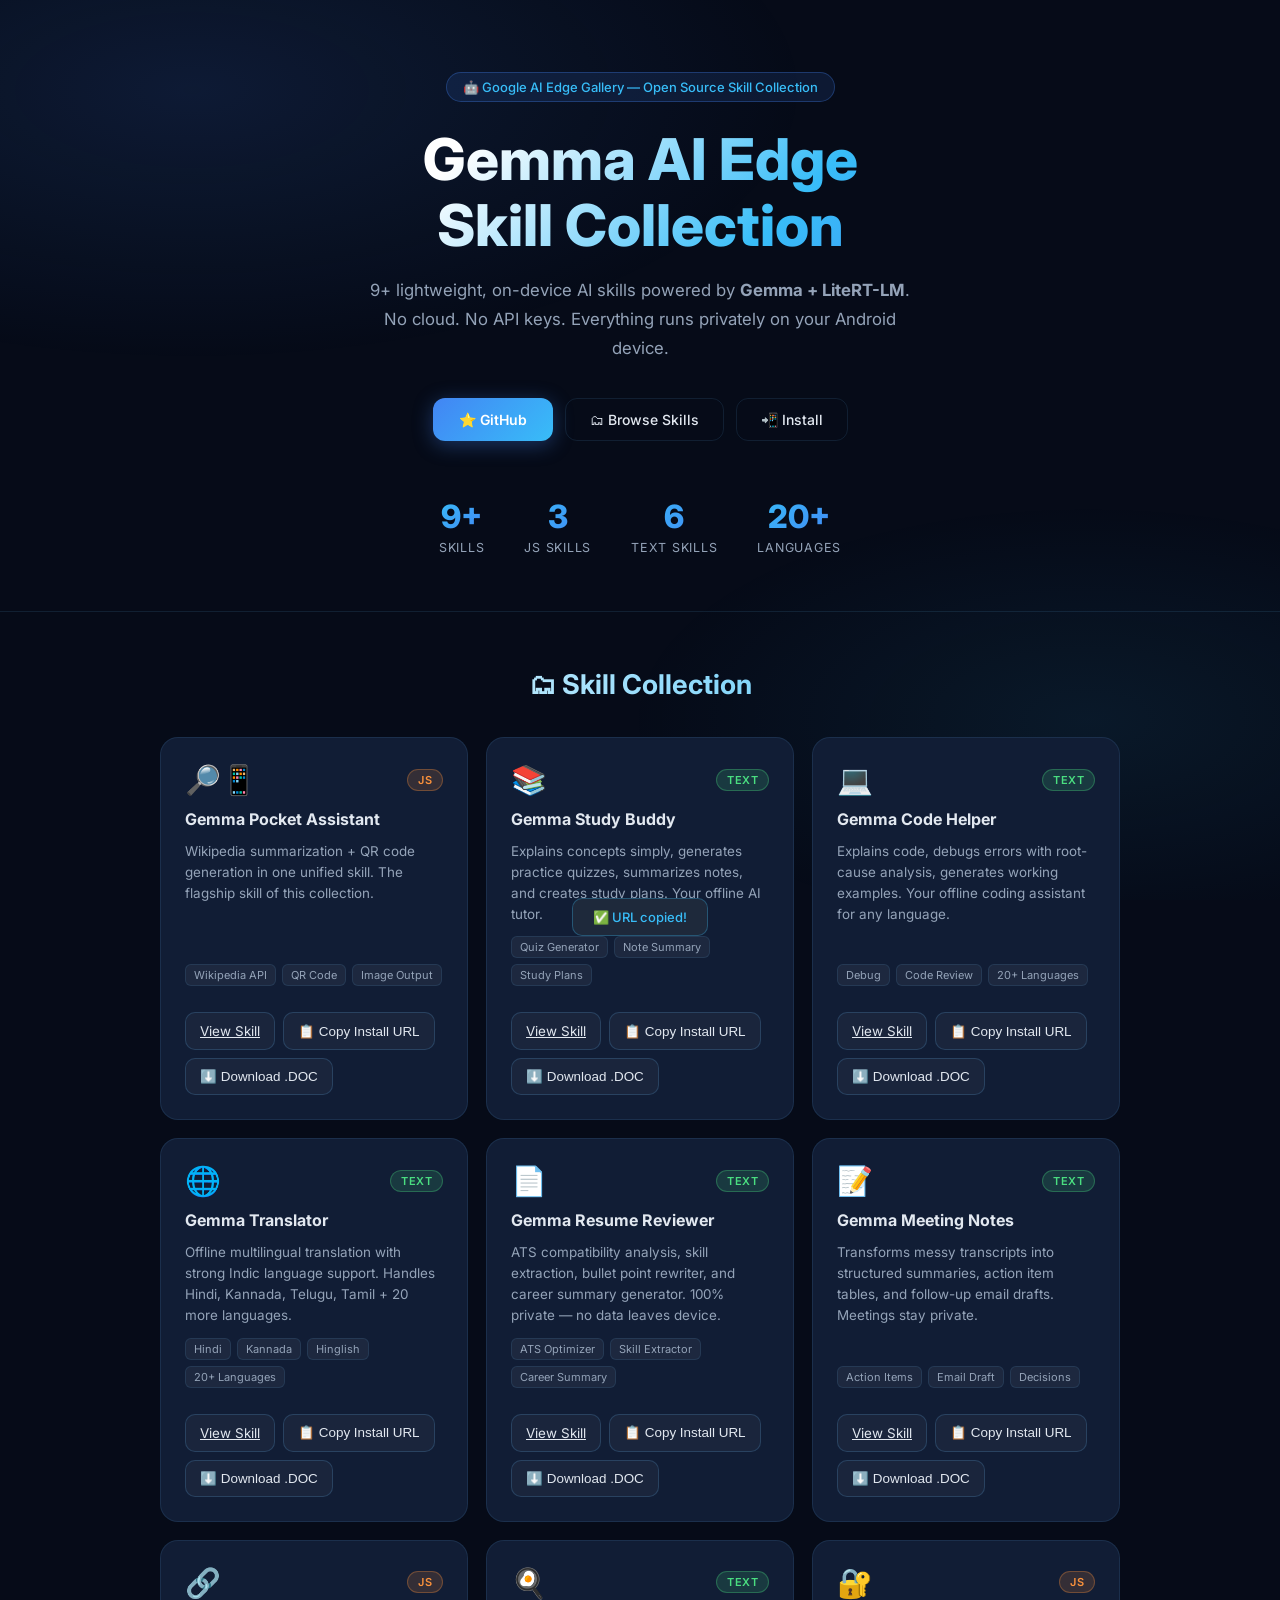
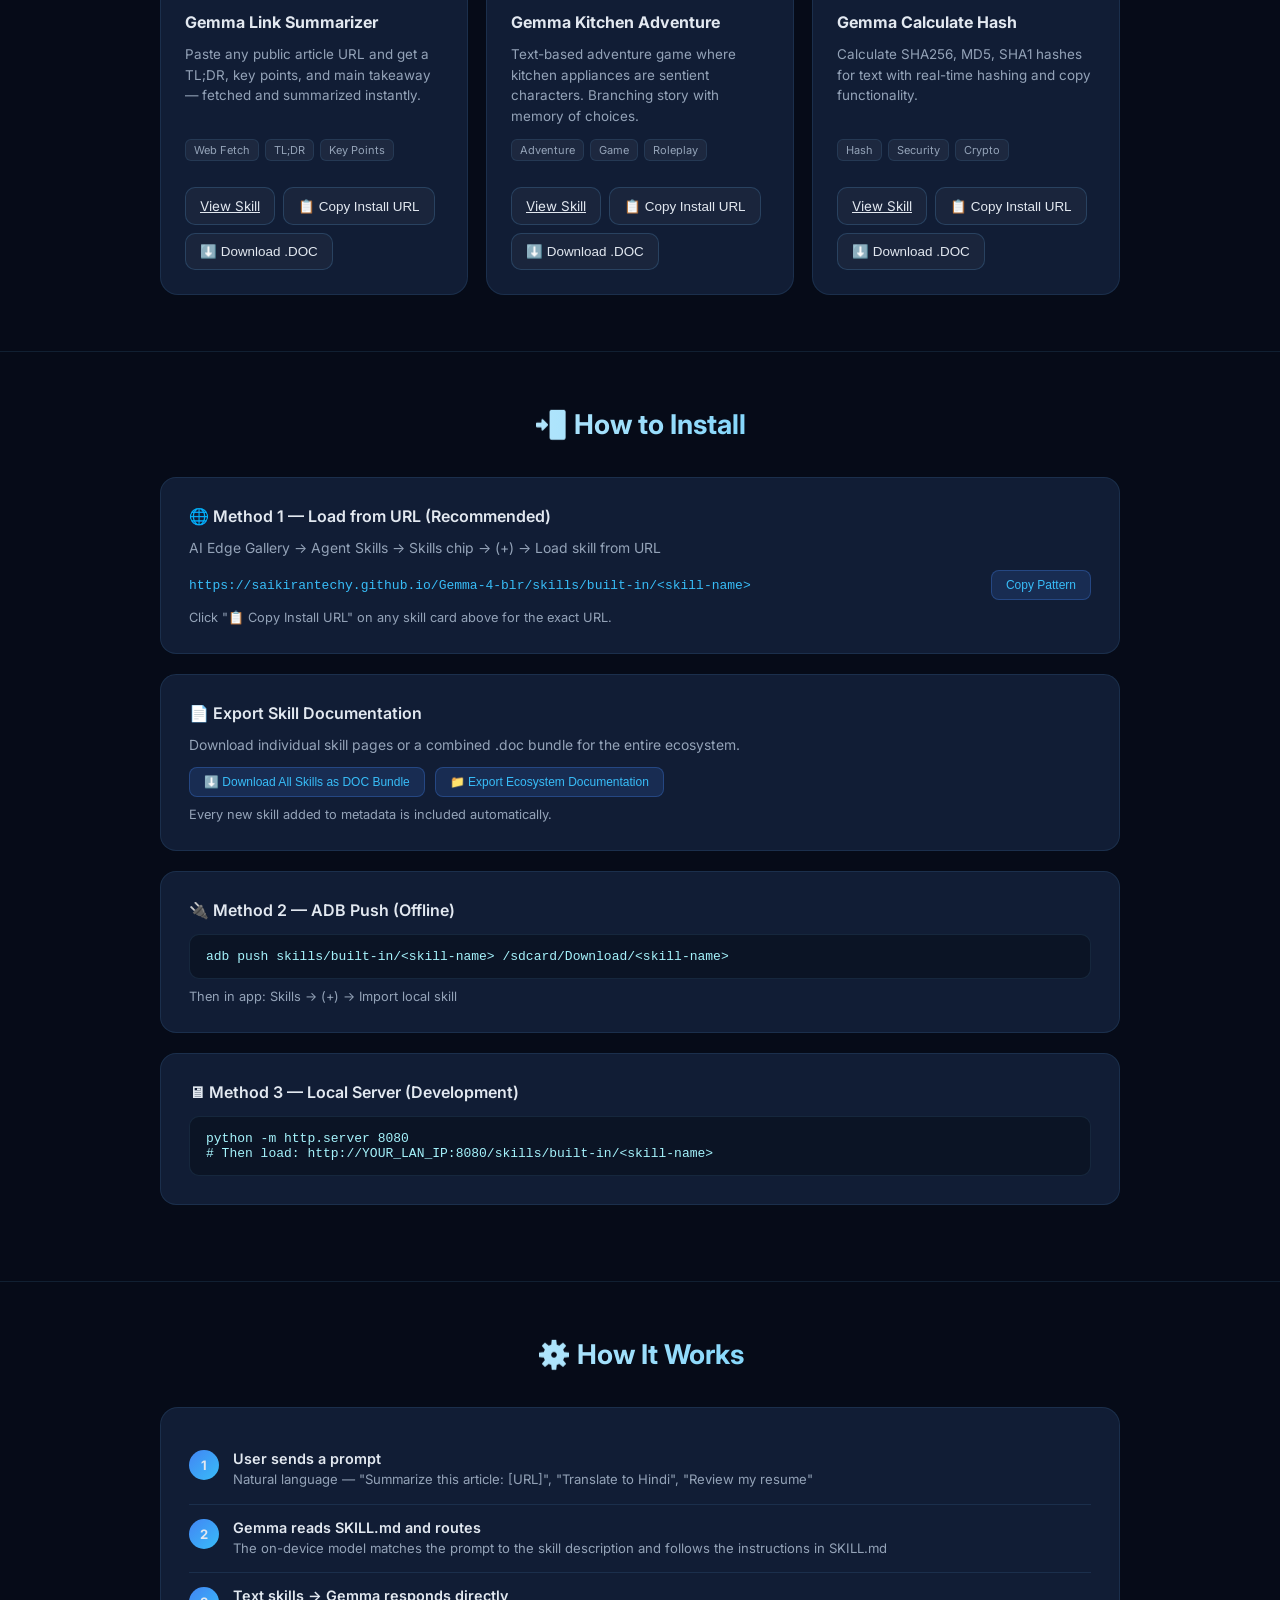
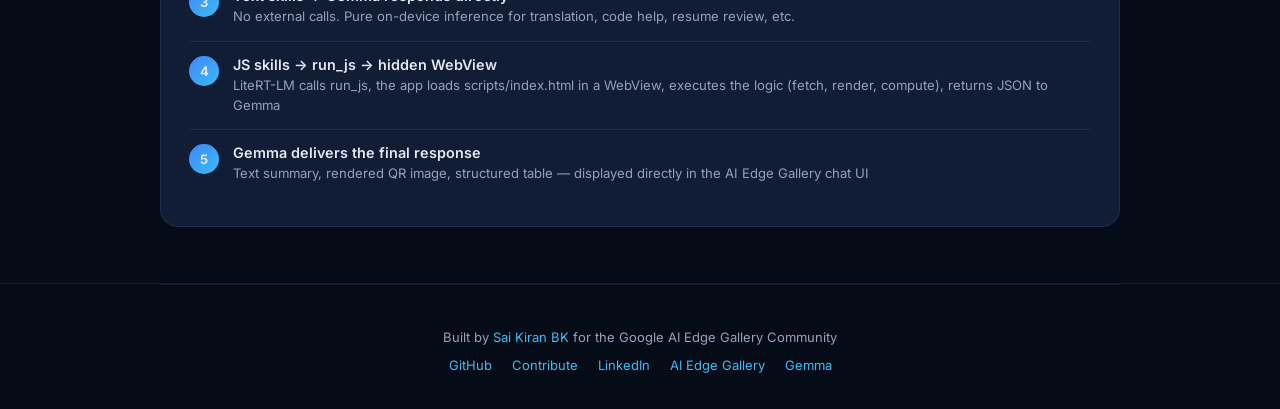
==== commit 6009c438: "fix: restore root GitHub Pages landing page" ====
--- a/index.html
+++ b/index.html
@@ -1,376 +1,1251 @@
-<!DOCTYPE html>
+<!doctype html>
 <html lang="en">
-<head>
-  <meta charset="UTF-8" />
-  <meta name="viewport" content="width=device-width, initial-scale=1.0" />
-  <title>Gemma AI Edge Skill Collection</title>
-  <meta name="description" content="An open-source ecosystem of lightweight on-device AI skills powered by Gemma + LiteRT-LM." />
-  <link rel="preconnect" href="https://fonts.googleapis.com" />
-  <link rel="preconnect" href="https://fonts.gstatic.com" crossorigin />
-  <link href="https://fonts.googleapis.com/css2?family=Inter:wght@300;400;500;600;700;800&display=swap" rel="stylesheet" />
-  <style>
-    *, *::before, *::after { box-sizing: border-box; margin: 0; padding: 0; }
-    :root {
-      --bg: #060b18; --surface: #0d1526; --card: #111d35;
-      --border: rgba(99,179,237,0.12); --glow: rgba(66,133,244,0.2);
-      --blue: #4285f4; --cyan: #38bdf8; --green: #4ade80;
-      --orange: #fb923c; --purple: #a78bfa; --pink: #f472b6;
-      --text: #e2e8f0; --muted: #94a3b8;
-    }
-    html { scroll-behavior: smooth; }
-    body { font-family:'Inter',sans-serif; background:var(--bg); color:var(--text); min-height:100vh; overflow-x:hidden; }
-    body::before {
-      content:''; position:fixed; inset:0; pointer-events:none; z-index:0;
-      background: radial-gradient(ellipse 80% 50% at 15% 10%, rgba(66,133,244,0.13) 0%,transparent 60%),
-                  radial-gradient(ellipse 60% 40% at 85% 80%, rgba(56,189,248,0.08) 0%,transparent 60%);
-    }
-    .wrap { max-width:1000px; margin:0 auto; padding:0 20px; position:relative; z-index:1; }
-
-    /* ── Hero ── */
-    .hero { text-align:center; padding:72px 0 56px; }
-    .badge {
-      display:inline-flex; align-items:center; gap:8px;
-      background:rgba(66,133,244,0.12); border:1px solid rgba(66,133,244,0.3);
-      border-radius:50px; padding:6px 16px; font-size:13px; color:var(--cyan);
-      font-weight:500; margin-bottom:24px; animation:fadeDown .6s ease both;
-    }
-    .hero h1 {
-      font-size:clamp(2.2rem,6vw,3.6rem); font-weight:800; line-height:1.15;
-      background:linear-gradient(135deg,#fff 30%,var(--cyan) 65%,var(--blue) 100%);
-      -webkit-background-clip:text; -webkit-text-fill-color:transparent; background-clip:text;
-      margin-bottom:18px; animation:fadeDown .7s ease .1s both;
-    }
-    .hero p { font-size:1.05rem; color:var(--muted); max-width:560px; margin:0 auto 36px; line-height:1.7; animation:fadeDown .7s ease .2s both; }
-    .hero-btns { display:flex; gap:12px; justify-content:center; flex-wrap:wrap; animation:fadeDown .7s ease .3s both; }
-    .btn-p {
-      display:inline-flex; align-items:center; gap:8px;
-      background:linear-gradient(135deg,var(--blue),var(--cyan)); color:#fff;
-      font-weight:600; font-size:14px; padding:13px 26px; border-radius:12px;
-      text-decoration:none; transition:transform .2s,box-shadow .2s;
-      box-shadow:0 4px 20px rgba(66,133,244,0.35);
-    }
-    .btn-p:hover { transform:translateY(-2px); box-shadow:0 8px 28px rgba(66,133,244,0.5); }
-    .btn-s {
-      display:inline-flex; align-items:center; gap:8px;
-      background:transparent; color:var(--text); font-weight:500; font-size:14px;
-      padding:12px 24px; border-radius:12px; text-decoration:none;
-      border:1px solid var(--border); transition:border-color .2s,background .2s,transform .2s;
-    }
-    .btn-s:hover { border-color:var(--cyan); background:rgba(56,189,248,0.06); transform:translateY(-2px); }
-
-    /* ── Stats ── */
-    .stats { display:flex; justify-content:center; gap:40px; flex-wrap:wrap; padding:0 0 56px; }
-    .stat { text-align:center; }
-    .stat-num { font-size:2rem; font-weight:800; background:linear-gradient(135deg,var(--cyan),var(--blue)); -webkit-background-clip:text; -webkit-text-fill-color:transparent; background-clip:text; }
-    .stat-label { font-size:0.78rem; color:var(--muted); margin-top:4px; text-transform:uppercase; letter-spacing:.06em; }
-
-    /* ── Section titles ── */
-    .divider { height:1px; background:var(--border); }
-    .sec { padding:56px 0; }
-    .sec-title { text-align:center; font-size:1.7rem; font-weight:700; margin-bottom:36px;
-      background:linear-gradient(90deg,#fff,var(--cyan)); -webkit-background-clip:text; -webkit-text-fill-color:transparent; background-clip:text; }
-
-    /* ── Skill Cards Grid ── */
-    .skills-grid { display:grid; grid-template-columns:repeat(auto-fill,minmax(280px,1fr)); gap:18px; }
-    .skill-card {
-      background:var(--card); border:1px solid var(--border); border-radius:18px;
-      padding:24px; text-decoration:none; color:inherit;
-      transition:transform .25s,border-color .25s,box-shadow .25s; position:relative; overflow:hidden;
-      display:flex; flex-direction:column; gap:12px;
-    }
-    .skill-card::before {
-      content:''; position:absolute; inset:0;
-      background:radial-gradient(circle at 50% 0%,var(--glow),transparent 70%);
-      opacity:0; transition:opacity .3s;
-    }
-    .skill-card:hover { transform:translateY(-4px); border-color:rgba(66,133,244,0.4); box-shadow:0 12px 36px rgba(66,133,244,0.15); }
-    .skill-card:hover::before { opacity:1; }
-    .skill-header { display:flex; align-items:center; justify-content:space-between; }
-    .skill-icon { font-size:1.8rem; }
-    .skill-type-badge {
-      font-size:11px; font-weight:600; padding:3px 10px; border-radius:50px;
-      letter-spacing:.04em; text-transform:uppercase;
-    }
-    .type-js   { background:rgba(251,146,60,0.15); color:var(--orange); border:1px solid rgba(251,146,60,0.3); }
-    .type-text { background:rgba(74,222,128,0.15); color:var(--green);  border:1px solid rgba(74,222,128,0.3); }
-    .skill-name { font-size:1rem; font-weight:700; }
-    .skill-desc { font-size:0.84rem; color:var(--muted); line-height:1.55; flex:1; }
-    .skill-tags { display:flex; flex-wrap:wrap; gap:6px; }
-    .tag { font-size:11px; background:rgba(255,255,255,0.05); border:1px solid var(--border); border-radius:6px; padding:3px 8px; color:var(--muted); }
-    .skill-footer { display:flex; align-items:center; justify-content:space-between; margin-top:4px; }
-    .install-link { font-size:12px; color:var(--cyan); font-weight:500; text-decoration:none; }
-    .install-link:hover { text-decoration:underline; }
-
-    /* ── Install section ── */
-    .install-box { background:var(--card); border:1px solid var(--border); border-radius:16px; padding:28px; margin-bottom:20px; }
-    .install-box h3 { font-size:1rem; font-weight:600; margin-bottom:14px; display:flex; align-items:center; gap:8px; }
-    .install-box pre {
-      background:rgba(0,0,0,0.3); border:1px solid var(--border); border-radius:10px;
-      padding:14px 16px; font-size:13px; overflow-x:auto; white-space:pre-wrap; word-break:break-all; color:#a5f3fc;
-      font-family:'Courier New',monospace;
-    }
-    .url-row { display:flex; align-items:center; gap:10px; flex-wrap:wrap; }
-    .url-row code { font-size:13px; color:var(--cyan); flex:1; font-family:'Courier New',monospace; word-break:break-all; }
-    .copy-btn {
-      background:rgba(66,133,244,0.15); border:1px solid rgba(66,133,244,0.3); color:var(--cyan);
-      border-radius:8px; padding:7px 14px; font-size:12px; font-weight:500; cursor:pointer;
-      transition:background .2s; white-space:nowrap; flex-shrink:0;
-    }
-    .copy-btn:hover { background:rgba(66,133,244,0.28); }
-
-    /* ── How it works ── */
-    .arch { background:var(--card); border:1px solid var(--border); border-radius:18px; padding:28px; }
-    .arch-steps { display:flex; flex-direction:column; gap:0; }
-    .arch-step { display:flex; align-items:flex-start; gap:14px; padding:14px 0; border-bottom:1px solid var(--border); }
-    .arch-step:last-child { border-bottom:none; }
-    .step-n { width:30px; height:30px; border-radius:50%; background:linear-gradient(135deg,var(--blue),var(--cyan)); display:flex; align-items:center; justify-content:center; font-size:13px; font-weight:700; flex-shrink:0; }
-    .step-t h4 { font-size:.9rem; font-weight:600; margin-bottom:3px; }
-    .step-t p { font-size:.82rem; color:var(--muted); line-height:1.5; }
-
-    /* ── Footer ── */
-    footer { text-align:center; padding:44px 0 36px; color:var(--muted); font-size:13px; border-top:1px solid var(--border); }
-    footer a { color:var(--cyan); text-decoration:none; }
-    footer a:hover { text-decoration:underline; }
-    .footer-links { display:flex; gap:20px; justify-content:center; margin-top:12px; flex-wrap:wrap; }
-
-    /* ── Animations ── */
-    @keyframes fadeDown { from{opacity:0;transform:translateY(-14px)} to{opacity:1;transform:translateY(0)} }
-    .reveal { opacity:0; transform:translateY(22px); transition:opacity .6s ease,transform .6s ease; }
-    .reveal.visible { opacity:1; transform:translateY(0); }
-  </style>
-</head>
-<body>
-<div class="wrap">
-
-  <!-- Hero -->
-  <section class="hero">
-    <div class="badge">🤖 Google AI Edge Gallery — Open Source Skill Collection</div>
-    <h1>Gemma AI Edge<br/>Skill Collection</h1>
-    <p>7 lightweight, on-device AI skills powered by <strong>Gemma + LiteRT-LM</strong>. No cloud. No API keys. Everything runs privately on your Android device.</p>
-    <div class="hero-btns">
-      <a id="gh-btn" class="btn-p" href="https://github.com/saikirantechy/Gemma-4-blr" target="_blank">⭐ GitHub</a>
-      <a class="btn-s" href="#skills">🗂 Browse Skills</a>
-      <a class="btn-s" href="#install">📲 Install</a>
-    </div>
-  </section>
-
-  <!-- Stats -->
-  <div class="stats reveal">
-    <div class="stat"><div class="stat-num">7</div><div class="stat-label">Skills</div></div>
-    <div class="stat"><div class="stat-num">2</div><div class="stat-label">JS Skills</div></div>
-    <div class="stat"><div class="stat-num">5</div><div class="stat-label">Text Skills</div></div>
-    <div class="stat"><div class="stat-num">20+</div><div class="stat-label">Languages</div></div>
-  </div>
-
-</div>
-
-<div class="divider"></div>
-
-<!-- Skill Collection -->
-<div class="wrap" id="skills">
-  <section class="sec reveal">
-    <div class="sec-title">🗂 Skill Collection</div>
-    <div class="skills-grid">
-
-      <a class="skill-card" href="skills/built-in/gemma-pocket-assistant/SKILL.md" target="_blank">
-        <div class="skill-header">
-          <span class="skill-icon">🔎📱</span>
-          <span class="skill-type-badge type-js">JS</span>
+  <head>
+    <meta charset="UTF-8" />
+    <meta name="viewport" content="width=device-width, initial-scale=1.0" />
+    <title>Gemma AI Edge Skill Collection</title>
+    <meta
+      name="description"
+      content="An open-source ecosystem of lightweight on-device AI skills powered by Gemma + LiteRT-LM."
+    />
+    <link rel="preconnect" href="https://fonts.googleapis.com" />
+    <link rel="preconnect" href="https://fonts.gstatic.com" crossorigin />
+    <link
+      href="https://fonts.googleapis.com/css2?family=Inter:wght@300;400;500;600;700;800&display=swap"
+      rel="stylesheet"
+    />
+    <style>
+      *,
+      *::before,
+      *::after {
+        box-sizing: border-box;
+        margin: 0;
+        padding: 0;
+      }
+      :root {
+        --bg: #060b18;
+        --surface: #0d1526;
+        --card: #111d35;
+        --border: rgba(99, 179, 237, 0.12);
+        --glow: rgba(66, 133, 244, 0.2);
+        --blue: #4285f4;
+        --cyan: #38bdf8;
+        --green: #4ade80;
+        --orange: #fb923c;
+        --purple: #a78bfa;
+        --pink: #f472b6;
+        --text: #e2e8f0;
+        --muted: #94a3b8;
+      }
+      html {
+        scroll-behavior: smooth;
+      }
+      body {
+        font-family: "Inter", sans-serif;
+        background: var(--bg);
+        color: var(--text);
+        min-height: 100vh;
+        overflow-x: hidden;
+      }
+      body::before {
+        content: "";
+        position: fixed;
+        inset: 0;
+        pointer-events: none;
+        z-index: 0;
+        background:
+          radial-gradient(
+            ellipse 80% 50% at 15% 10%,
+            rgba(66, 133, 244, 0.13) 0%,
+            transparent 60%
+          ),
+          radial-gradient(
+            ellipse 60% 40% at 85% 80%,
+            rgba(56, 189, 248, 0.08) 0%,
+            transparent 60%
+          );
+      }
+      .wrap {
+        max-width: 1000px;
+        margin: 0 auto;
+        padding: 0 20px;
+        position: relative;
+        z-index: 1;
+      }
+
+      /* ── Hero ── */
+      .hero {
+        text-align: center;
+        padding: 72px 0 56px;
+      }
+      .badge {
+        display: inline-flex;
+        align-items: center;
+        gap: 8px;
+        background: rgba(66, 133, 244, 0.12);
+        border: 1px solid rgba(66, 133, 244, 0.3);
+        border-radius: 50px;
+        padding: 6px 16px;
+        font-size: 13px;
+        color: var(--cyan);
+        font-weight: 500;
+        margin-bottom: 24px;
+        animation: fadeDown 0.6s ease both;
+      }
+      .hero h1 {
+        font-size: clamp(2.2rem, 6vw, 3.6rem);
+        font-weight: 800;
+        line-height: 1.15;
+        background: linear-gradient(
+          135deg,
+          #fff 30%,
+          var(--cyan) 65%,
+          var(--blue) 100%
+        );
+        -webkit-background-clip: text;
+        -webkit-text-fill-color: transparent;
+        background-clip: text;
+        margin-bottom: 18px;
+        animation: fadeDown 0.7s ease 0.1s both;
+      }
+      .hero p {
+        font-size: 1.05rem;
+        color: var(--muted);
+        max-width: 560px;
+        margin: 0 auto 36px;
+        line-height: 1.7;
+        animation: fadeDown 0.7s ease 0.2s both;
+      }
+      .hero-btns {
+        display: flex;
+        gap: 12px;
+        justify-content: center;
+        flex-wrap: wrap;
+        animation: fadeDown 0.7s ease 0.3s both;
+      }
+      .btn-p {
+        display: inline-flex;
+        align-items: center;
+        gap: 8px;
+        background: linear-gradient(135deg, var(--blue), var(--cyan));
+        color: #fff;
+        font-weight: 600;
+        font-size: 14px;
+        padding: 13px 26px;
+        border-radius: 12px;
+        text-decoration: none;
+        transition:
+          transform 0.2s,
+          box-shadow 0.2s;
+        box-shadow: 0 4px 20px rgba(66, 133, 244, 0.35);
+      }
+      .btn-p:hover {
+        transform: translateY(-2px);
+        box-shadow: 0 8px 28px rgba(66, 133, 244, 0.5);
+      }
+      .btn-s {
+        display: inline-flex;
+        align-items: center;
+        gap: 8px;
+        background: transparent;
+        color: var(--text);
+        font-weight: 500;
+        font-size: 14px;
+        padding: 12px 24px;
+        border-radius: 12px;
+        text-decoration: none;
+        border: 1px solid var(--border);
+        transition:
+          border-color 0.2s,
+          background 0.2s,
+          transform 0.2s;
+      }
+      .btn-s:hover {
+        border-color: var(--cyan);
+        background: rgba(56, 189, 248, 0.06);
+        transform: translateY(-2px);
+      }
+      .btn {
+        display: inline-flex;
+        align-items: center;
+        justify-content: center;
+        gap: 6px;
+        border: none;
+        border-radius: 12px;
+        padding: 10px 16px;
+        font-size: 0.9rem;
+        cursor: pointer;
+        transition:
+          transform 0.16s ease,
+          background 0.16s ease,
+          border-color 0.16s ease;
+      }
+      .btn:hover {
+        transform: translateY(-1px);
+      }
+      .btn-primary {
+        background: linear-gradient(135deg, var(--blue), var(--cyan));
+        color: #fff;
+      }
+      .btn-secondary {
+        background: rgba(255, 255, 255, 0.06);
+        color: var(--text);
+        border: 1px solid rgba(99, 179, 237, 0.18);
+      }
+      .btn-secondary:hover {
+        background: rgba(56, 189, 248, 0.12);
+      }
+
+      /* ── Stats ── */
+      .stats {
+        display: flex;
+        justify-content: center;
+        gap: 40px;
+        flex-wrap: wrap;
+        padding: 0 0 56px;
+      }
+      .stat {
+        text-align: center;
+      }
+      .stat-num {
+        font-size: 2rem;
+        font-weight: 800;
+        background: linear-gradient(135deg, var(--cyan), var(--blue));
+        -webkit-background-clip: text;
+        -webkit-text-fill-color: transparent;
+        background-clip: text;
+      }
+      .stat-label {
+        font-size: 0.78rem;
+        color: var(--muted);
+        margin-top: 4px;
+        text-transform: uppercase;
+        letter-spacing: 0.06em;
+      }
+
+      /* ── Section titles ── */
+      .divider {
+        height: 1px;
+        background: var(--border);
+      }
+      .sec {
+        padding: 56px 0;
+      }
+      .sec-title {
+        text-align: center;
+        font-size: 1.7rem;
+        font-weight: 700;
+        margin-bottom: 36px;
+        background: linear-gradient(90deg, #fff, var(--cyan));
+        -webkit-background-clip: text;
+        -webkit-text-fill-color: transparent;
+        background-clip: text;
+      }
+
+      /* ── Skill Cards Grid ── */
+      .skills-grid {
+        display: grid;
+        grid-template-columns: repeat(auto-fill, minmax(280px, 1fr));
+        gap: 18px;
+      }
+      .skill-card {
+        background: var(--card);
+        border: 1px solid var(--border);
+        border-radius: 18px;
+        padding: 24px;
+        text-decoration: none;
+        color: inherit;
+        transition:
+          transform 0.25s,
+          border-color 0.25s,
+          box-shadow 0.25s;
+        position: relative;
+        overflow: hidden;
+        display: flex;
+        flex-direction: column;
+        gap: 12px;
+      }
+      .skill-card::before {
+        content: "";
+        position: absolute;
+        inset: 0;
+        background: radial-gradient(
+          circle at 50% 0%,
+          var(--glow),
+          transparent 70%
+        );
+        opacity: 0;
+        transition: opacity 0.3s;
+      }
+      .skill-card:hover {
+        transform: translateY(-4px);
+        border-color: rgba(66, 133, 244, 0.4);
+        box-shadow: 0 12px 36px rgba(66, 133, 244, 0.15);
+      }
+      .skill-card:hover::before {
+        opacity: 1;
+      }
+      .skill-header {
+        display: flex;
+        align-items: center;
+        justify-content: space-between;
+      }
+      .skill-icon {
+        font-size: 1.8rem;
+      }
+      .skill-type-badge {
+        font-size: 11px;
+        font-weight: 600;
+        padding: 3px 10px;
+        border-radius: 50px;
+        letter-spacing: 0.04em;
+        text-transform: uppercase;
+      }
+      .type-js {
+        background: rgba(251, 146, 60, 0.15);
+        color: var(--orange);
+        border: 1px solid rgba(251, 146, 60, 0.3);
+      }
+      .type-text {
+        background: rgba(74, 222, 128, 0.15);
+        color: var(--green);
+        border: 1px solid rgba(74, 222, 128, 0.3);
+      }
+      .skill-name {
+        font-size: 1rem;
+        font-weight: 700;
+      }
+      .skill-desc {
+        font-size: 0.84rem;
+        color: var(--muted);
+        line-height: 1.55;
+        flex: 1;
+      }
+      .skill-tags {
+        display: flex;
+        flex-wrap: wrap;
+        gap: 6px;
+      }
+      .tag {
+        font-size: 11px;
+        background: rgba(255, 255, 255, 0.05);
+        border: 1px solid var(--border);
+        border-radius: 6px;
+        padding: 3px 8px;
+        color: var(--muted);
+      }
+      .skill-footer {
+        display: flex;
+        flex-direction: column;
+        gap: 0.8rem;
+        margin-top: 14px;
+      }
+      .skill-actions {
+        display: flex;
+        flex-wrap: wrap;
+        gap: 8px;
+      }
+      .skill-actions .btn {
+        border-radius: 10px;
+        padding: 10px 14px;
+        font-size: 0.84rem;
+      }
+      .btn-card {
+        border: 1px solid rgba(99, 179, 237, 0.2);
+        background: rgba(255, 255, 255, 0.04);
+        color: var(--text);
+      }
+      .btn-card:hover {
+        background: rgba(66, 133, 244, 0.12);
+      }
+      .install-link {
+        font-size: 12px;
+        color: var(--cyan);
+        font-weight: 500;
+        text-decoration: none;
+      }
+      .install-link:hover {
+        text-decoration: underline;
+      }
+
+      /* ── Install section ── */
+      .install-box {
+        background: var(--card);
+        border: 1px solid var(--border);
+        border-radius: 16px;
+        padding: 28px;
+        margin-bottom: 20px;
+      }
+      .install-box h3 {
+        font-size: 1rem;
+        font-weight: 600;
+        margin-bottom: 14px;
+        display: flex;
+        align-items: center;
+        gap: 8px;
+      }
+      .install-box pre {
+        background: rgba(0, 0, 0, 0.3);
+        border: 1px solid var(--border);
+        border-radius: 10px;
+        padding: 14px 16px;
+        font-size: 13px;
+        overflow-x: auto;
+        white-space: pre-wrap;
+        word-break: break-all;
+        color: #a5f3fc;
+        font-family: "Courier New", monospace;
+      }
+      .url-row {
+        display: flex;
+        align-items: center;
+        gap: 10px;
+        flex-wrap: wrap;
+      }
+      .url-row code {
+        font-size: 13px;
+        color: var(--cyan);
+        flex: 1;
+        font-family: "Courier New", monospace;
+        word-break: break-all;
+      }
+      .copy-btn {
+        background: rgba(66, 133, 244, 0.15);
+        border: 1px solid rgba(66, 133, 244, 0.3);
+        color: var(--cyan);
+        border-radius: 8px;
+        padding: 7px 14px;
+        font-size: 12px;
+        font-weight: 500;
+        cursor: pointer;
+        transition: background 0.2s;
+        white-space: nowrap;
+        flex-shrink: 0;
+      }
+      .copy-btn:hover {
+        background: rgba(66, 133, 244, 0.28);
+      }
+
+      /* ── How it works ── */
+      .arch {
+        background: var(--card);
+        border: 1px solid var(--border);
+        border-radius: 18px;
+        padding: 28px;
+      }
+      .arch-steps {
+        display: flex;
+        flex-direction: column;
+        gap: 0;
+      }
+      .arch-step {
+        display: flex;
+        align-items: flex-start;
+        gap: 14px;
+        padding: 14px 0;
+        border-bottom: 1px solid var(--border);
+      }
+      .arch-step:last-child {
+        border-bottom: none;
+      }
+      .step-n {
+        width: 30px;
+        height: 30px;
+        border-radius: 50%;
+        background: linear-gradient(135deg, var(--blue), var(--cyan));
+        display: flex;
+        align-items: center;
+        justify-content: center;
+        font-size: 13px;
+        font-weight: 700;
+        flex-shrink: 0;
+      }
+      .step-t h4 {
+        font-size: 0.9rem;
+        font-weight: 600;
+        margin-bottom: 3px;
+      }
+      .step-t p {
+        font-size: 0.82rem;
+        color: var(--muted);
+        line-height: 1.5;
+      }
+
+      /* ── Footer ── */
+      footer {
+        text-align: center;
+        padding: 44px 0 36px;
+        color: var(--muted);
+        font-size: 13px;
+        border-top: 1px solid var(--border);
+      }
+      footer a {
+        color: var(--cyan);
+        text-decoration: none;
+      }
+      footer a:hover {
+        text-decoration: underline;
+      }
+      .footer-links {
+        display: flex;
+        gap: 20px;
+        justify-content: center;
+        margin-top: 12px;
+        flex-wrap: wrap;
+      }
+
+      /* ── Animations ── */
+      @keyframes fadeDown {
+        from {
+          opacity: 0;
+          transform: translateY(-14px);
+        }
+        to {
+          opacity: 1;
+          transform: translateY(0);
+        }
+      }
+      .reveal {
+        opacity: 0;
+        transform: translateY(22px);
+        transition:
+          opacity 0.6s ease,
+          transform 0.6s ease;
+      }
+      .reveal.visible {
+        opacity: 1;
+        transform: translateY(0);
+      }
+    </style>
+  </head>
+  <body>
+    <div class="wrap">
+      <!-- Hero -->
+      <section class="hero">
+        <div class="badge">
+          🤖 Google AI Edge Gallery — Open Source Skill Collection
         </div>
-        <div class="skill-name">Gemma Pocket Assistant</div>
-        <div class="skill-desc">Wikipedia summarization + QR code generation in one unified skill. The flagship skill of this collection.</div>
-        <div class="skill-tags"><span class="tag">Wikipedia API</span><span class="tag">QR Code</span><span class="tag">Image Output</span></div>
-        <div class="skill-footer">
-          <span class="install-link" onclick="copySkillUrl('gemma-pocket-assistant',event)">📋 Copy Install URL</span>
+        <h1>Gemma AI Edge<br />Skill Collection</h1>
+        <p>
+          9+ lightweight, on-device AI skills powered by
+          <strong>Gemma + LiteRT-LM</strong>. No cloud. No API keys. Everything
+          runs privately on your Android device.
+        </p>
+        <div class="hero-btns">
+          <a
+            id="gh-btn"
+            class="btn-p"
+            href="https://github.com/saikirantechy/Gemma-4-blr"
+            target="_blank"
+            >⭐ GitHub</a
+          >
+          <a class="btn-s" href="#skills">🗂 Browse Skills</a>
+          <a class="btn-s" href="#install">📲 Install</a>
         </div>
-      </a>
-
-      <a class="skill-card" href="skills/built-in/gemma-study-buddy/SKILL.md" target="_blank">
-        <div class="skill-header">
-          <span class="skill-icon">📚</span>
-          <span class="skill-type-badge type-text">Text</span>
+      </section>
+
+      <!-- Stats -->
+      <div class="stats reveal">
+        <div class="stat">
+          <div class="stat-num">9+</div>
+          <div class="stat-label">Skills</div>
         </div>
-        <div class="skill-name">Gemma Study Buddy</div>
-        <div class="skill-desc">Explains concepts simply, generates practice quizzes, summarizes notes, and creates study plans. Your offline AI tutor.</div>
-        <div class="skill-tags"><span class="tag">Quiz Generator</span><span class="tag">Note Summary</span><span class="tag">Study Plans</span></div>
-        <div class="skill-footer">
-          <span class="install-link" onclick="copySkillUrl('gemma-study-buddy',event)">📋 Copy Install URL</span>
+        <div class="stat">
+          <div class="stat-num">3</div>
+          <div class="stat-label">JS Skills</div>
         </div>
-      </a>
-
-      <a class="skill-card" href="skills/built-in/gemma-code-helper/SKILL.md" target="_blank">
-        <div class="skill-header">
-          <span class="skill-icon">💻</span>
-          <span class="skill-type-badge type-text">Text</span>
+        <div class="stat">
+          <div class="stat-num">6</div>
+          <div class="stat-label">Text Skills</div>
         </div>
-        <div class="skill-name">Gemma Code Helper</div>
-        <div class="skill-desc">Explains code, debugs errors with root-cause analysis, generates working examples. Your offline coding assistant for any language.</div>
-        <div class="skill-tags"><span class="tag">Debug</span><span class="tag">Code Review</span><span class="tag">20+ Languages</span></div>
-        <div class="skill-footer">
-          <span class="install-link" onclick="copySkillUrl('gemma-code-helper',event)">📋 Copy Install URL</span>
-        </div>
-      </a>
-
-      <a class="skill-card" href="skills/built-in/gemma-translator/SKILL.md" target="_blank">
-        <div class="skill-header">
-          <span class="skill-icon">🌐</span>
-          <span class="skill-type-badge type-text">Text</span>
-        </div>
-        <div class="skill-name">Gemma Translator</div>
-        <div class="skill-desc">Offline multilingual translation with strong Indic language support. Handles Hindi, Kannada, Telugu, Tamil + 20 more languages.</div>
-        <div class="skill-tags"><span class="tag">Hindi</span><span class="tag">Kannada</span><span class="tag">Hinglish</span><span class="tag">20+ Languages</span></div>
-        <div class="skill-footer">
-          <span class="install-link" onclick="copySkillUrl('gemma-translator',event)">📋 Copy Install URL</span>
-        </div>
-      </a>
-
-      <a class="skill-card" href="skills/built-in/gemma-resume-reviewer/SKILL.md" target="_blank">
-        <div class="skill-header">
-          <span class="skill-icon">📄</span>
-          <span class="skill-type-badge type-text">Text</span>
-        </div>
-        <div class="skill-name">Gemma Resume Reviewer</div>
-        <div class="skill-desc">ATS compatibility analysis, skill extraction, bullet point rewriter, and career summary generator. 100% private — no data leaves device.</div>
-        <div class="skill-tags"><span class="tag">ATS Optimizer</span><span class="tag">Skill Extractor</span><span class="tag">Career Summary</span></div>
-        <div class="skill-footer">
-          <span class="install-link" onclick="copySkillUrl('gemma-resume-reviewer',event)">📋 Copy Install URL</span>
-        </div>
-      </a>
-
-      <a class="skill-card" href="skills/built-in/gemma-meeting-notes/SKILL.md" target="_blank">
-        <div class="skill-header">
-          <span class="skill-icon">📝</span>
-          <span class="skill-type-badge type-text">Text</span>
-        </div>
-        <div class="skill-name">Gemma Meeting Notes</div>
-        <div class="skill-desc">Transforms messy transcripts into structured summaries, action item tables, and follow-up email drafts. Meetings stay private.</div>
-        <div class="skill-tags"><span class="tag">Action Items</span><span class="tag">Email Draft</span><span class="tag">Decisions</span></div>
-        <div class="skill-footer">
-          <span class="install-link" onclick="copySkillUrl('gemma-meeting-notes',event)">📋 Copy Install URL</span>
-        </div>
-      </a>
-
-      <a class="skill-card" href="skills/built-in/gemma-link-summarizer/SKILL.md" target="_blank">
-        <div class="skill-header">
-          <span class="skill-icon">🔗</span>
-          <span class="skill-type-badge type-js">JS</span>
-        </div>
-        <div class="skill-name">Gemma Link Summarizer</div>
-        <div class="skill-desc">Paste any public article URL and get a TL;DR, key points, and main takeaway — fetched and summarized instantly.</div>
-        <div class="skill-tags"><span class="tag">Web Fetch</span><span class="tag">TL;DR</span><span class="tag">Key Points</span></div>
-        <div class="skill-footer">
-          <span class="install-link" onclick="copySkillUrl('gemma-link-summarizer',event)">📋 Copy Install URL</span>
-        </div>
-      </a>
-
-    </div>
-  </section>
-</div>
-
-<div class="divider"></div>
-
-<!-- Install -->
-<div class="wrap" id="install">
-  <section class="sec reveal">
-    <div class="sec-title">📲 How to Install</div>
-
-    <div class="install-box">
-      <h3>🌐 Method 1 — Load from URL (Recommended)</h3>
-      <p style="color:var(--muted);font-size:.87rem;margin-bottom:14px;">AI Edge Gallery → Agent Skills → Skills chip → (+) → Load skill from URL</p>
-      <div class="url-row">
-        <code id="base-url">https://saikirantechy.github.io/Gemma-4-blr/skills/built-in/&lt;skill-name&gt;</code>
-        <button class="copy-btn" onclick="copyBase()">Copy Pattern</button>
-      </div>
-      <p style="color:var(--muted);font-size:.8rem;margin-top:10px;">Click "📋 Copy Install URL" on any skill card above for the exact URL.</p>
-    </div>
-
-    <div class="install-box">
-      <h3>🔌 Method 2 — ADB Push (Offline)</h3>
-      <pre>adb push skills/built-in/&lt;skill-name&gt; /sdcard/Download/&lt;skill-name&gt;</pre>
-      <p style="color:var(--muted);font-size:.8rem;margin-top:10px;">Then in app: Skills → (+) → Import local skill</p>
-    </div>
-
-    <div class="install-box">
-      <h3>🖥 Method 3 — Local Server (Development)</h3>
-      <pre>python -m http.server 8080
-# Then load: http://YOUR_LAN_IP:8080/skills/built-in/&lt;skill-name&gt;</pre>
-    </div>
-  </section>
-</div>
-
-<div class="divider"></div>
-
-<!-- How it works -->
-<div class="wrap">
-  <section class="sec reveal">
-    <div class="sec-title">⚙️ How It Works</div>
-    <div class="arch">
-      <div class="arch-steps">
-        <div class="arch-step">
-          <div class="step-n">1</div>
-          <div class="step-t"><h4>User sends a prompt</h4><p>Natural language — "Summarize this article: [URL]", "Translate to Hindi", "Review my resume"</p></div>
-        </div>
-        <div class="arch-step">
-          <div class="step-n">2</div>
-          <div class="step-t"><h4>Gemma reads SKILL.md and routes</h4><p>The on-device model matches the prompt to the skill description and follows the instructions in SKILL.md</p></div>
-        </div>
-        <div class="arch-step">
-          <div class="step-n">3</div>
-          <div class="step-t"><h4>Text skills → Gemma responds directly</h4><p>No external calls. Pure on-device inference for translation, code help, resume review, etc.</p></div>
-        </div>
-        <div class="arch-step">
-          <div class="step-n">4</div>
-          <div class="step-t"><h4>JS skills → run_js → hidden WebView</h4><p>LiteRT-LM calls run_js, the app loads scripts/index.html in a WebView, executes the logic (fetch, render, compute), returns JSON to Gemma</p></div>
-        </div>
-        <div class="arch-step">
-          <div class="step-n">5</div>
-          <div class="step-t"><h4>Gemma delivers the final response</h4><p>Text summary, rendered QR image, structured table — displayed directly in the AI Edge Gallery chat UI</p></div>
+        <div class="stat">
+          <div class="stat-num">20+</div>
+          <div class="stat-label">Languages</div>
         </div>
       </div>
     </div>
-  </section>
-</div>
-
-<div class="divider"></div>
-
-<!-- Footer -->
-<div class="wrap">
-  <footer>
-    <p>Built by <a href="https://github.com/saikirantechy" target="_blank">Sai Kiran BK</a> for the Google AI Edge Gallery Community</p>
-    <div class="footer-links">
-      <a href="https://github.com/saikirantechy/Gemma-4-blr" target="_blank">GitHub</a>
-      <a href="https://github.com/saikirantechy/Gemma-4-blr/blob/main/CONTRIBUTING.md" target="_blank">Contribute</a>
-      <a href="https://linkedin.com/in/saikiranbk" target="_blank">LinkedIn</a>
-      <a href="https://github.com/google-ai-edge/gallery" target="_blank">AI Edge Gallery</a>
-      <a href="https://ai.google.dev/gemma" target="_blank">Gemma</a>
+
+    <div class="divider"></div>
+
+    <!-- Skill Collection -->
+    <div class="wrap" id="skills">
+      <section class="sec reveal">
+        <div class="sec-title">🗂 Skill Collection</div>
+        <div class="skills-grid">
+          <div class="skill-card">
+            <div class="skill-header">
+              <span class="skill-icon">🔎📱</span>
+              <span class="skill-type-badge type-js">JS</span>
+            </div>
+            <div class="skill-name">Gemma Pocket Assistant</div>
+            <div class="skill-desc">
+              Wikipedia summarization + QR code generation in one unified skill.
+              The flagship skill of this collection.
+            </div>
+            <div class="skill-tags">
+              <span class="tag">Wikipedia API</span
+              ><span class="tag">QR Code</span
+              ><span class="tag">Image Output</span>
+            </div>
+            <div class="skill-footer">
+              <div class="skill-actions">
+                <a
+                  class="btn btn-secondary btn-card"
+                  href="skills/built-in/gemma-pocket-assistant/SKILL.md"
+                  target="_blank"
+                  >View Skill</a
+                >
+                <button
+                  class="btn btn-secondary btn-card"
+                  onclick="copySkillUrl('gemma-pocket-assistant', event)"
+                  type="button"
+                >
+                  📋 Copy Install URL
+                </button>
+                <button
+                  class="btn btn-primary btn-card"
+                  onclick="downloadSkillDoc('gemma-pocket-assistant', event)"
+                  type="button"
+                >
+                  ⬇️ Download .DOC
+                </button>
+              </div>
+            </div>
+          </div>
+
+          <div class="skill-card">
+            <div class="skill-header">
+              <span class="skill-icon">📚</span>
+              <span class="skill-type-badge type-text">Text</span>
+            </div>
+            <div class="skill-name">Gemma Study Buddy</div>
+            <div class="skill-desc">
+              Explains concepts simply, generates practice quizzes, summarizes
+              notes, and creates study plans. Your offline AI tutor.
+            </div>
+            <div class="skill-tags">
+              <span class="tag">Quiz Generator</span
+              ><span class="tag">Note Summary</span
+              ><span class="tag">Study Plans</span>
+            </div>
+            <div class="skill-footer">
+              <div class="skill-actions">
+                <a
+                  class="btn btn-secondary btn-card"
+                  href="skills/built-in/gemma-study-buddy/SKILL.md"
+                  target="_blank"
+                  >View Skill</a
+                >
+                <button
+                  class="btn btn-secondary btn-card"
+                  onclick="copySkillUrl('gemma-study-buddy', event)"
+                  type="button"
+                >
+                  📋 Copy Install URL
+                </button>
+                <button
+                  class="btn btn-primary btn-card"
+                  onclick="downloadSkillDoc('gemma-study-buddy', event)"
+                  type="button"
+                >
+                  ⬇️ Download .DOC
+                </button>
+              </div>
+            </div>
+          </div>
+
+          <div class="skill-card">
+            <div class="skill-header">
+              <span class="skill-icon">💻</span>
+              <span class="skill-type-badge type-text">Text</span>
+            </div>
+            <div class="skill-name">Gemma Code Helper</div>
+            <div class="skill-desc">
+              Explains code, debugs errors with root-cause analysis, generates
+              working examples. Your offline coding assistant for any language.
+            </div>
+            <div class="skill-tags">
+              <span class="tag">Debug</span><span class="tag">Code Review</span
+              ><span class="tag">20+ Languages</span>
+            </div>
+            <div class="skill-footer">
+              <div class="skill-actions">
+                <a
+                  class="btn btn-secondary btn-card"
+                  href="skills/built-in/gemma-code-helper/SKILL.md"
+                  target="_blank"
+                  >View Skill</a
+                >
+                <button
+                  class="btn btn-secondary btn-card"
+                  onclick="copySkillUrl('gemma-code-helper', event)"
+                  type="button"
+                >
+                  📋 Copy Install URL
+                </button>
+                <button
+                  class="btn btn-primary btn-card"
+                  onclick="downloadSkillDoc('gemma-code-helper', event)"
+                  type="button"
+                >
+                  ⬇️ Download .DOC
+                </button>
+              </div>
+            </div>
+          </div>
+
+          <div class="skill-card">
+            <div class="skill-header">
+              <span class="skill-icon">🌐</span>
+              <span class="skill-type-badge type-text">Text</span>
+            </div>
+            <div class="skill-name">Gemma Translator</div>
+            <div class="skill-desc">
+              Offline multilingual translation with strong Indic language
+              support. Handles Hindi, Kannada, Telugu, Tamil + 20 more
+              languages.
+            </div>
+            <div class="skill-tags">
+              <span class="tag">Hindi</span><span class="tag">Kannada</span
+              ><span class="tag">Hinglish</span
+              ><span class="tag">20+ Languages</span>
+            </div>
+            <div class="skill-footer">
+              <div class="skill-actions">
+                <a
+                  class="btn btn-secondary btn-card"
+                  href="skills/built-in/gemma-translator/SKILL.md"
+                  target="_blank"
+                  >View Skill</a
+                >
+                <button
+                  class="btn btn-secondary btn-card"
+                  onclick="copySkillUrl('gemma-translator', event)"
+                  type="button"
+                >
+                  📋 Copy Install URL
+                </button>
+                <button
+                  class="btn btn-primary btn-card"
+                  onclick="downloadSkillDoc('gemma-translator', event)"
+                  type="button"
+                >
+                  ⬇️ Download .DOC
+                </button>
+              </div>
+            </div>
+          </div>
+
+          <div class="skill-card">
+            <div class="skill-header">
+              <span class="skill-icon">📄</span>
+              <span class="skill-type-badge type-text">Text</span>
+            </div>
+            <div class="skill-name">Gemma Resume Reviewer</div>
+            <div class="skill-desc">
+              ATS compatibility analysis, skill extraction, bullet point
+              rewriter, and career summary generator. 100% private — no data
+              leaves device.
+            </div>
+            <div class="skill-tags">
+              <span class="tag">ATS Optimizer</span
+              ><span class="tag">Skill Extractor</span
+              ><span class="tag">Career Summary</span>
+            </div>
+            <div class="skill-footer">
+              <div class="skill-actions">
+                <a
+                  class="btn btn-secondary btn-card"
+                  href="skills/built-in/gemma-resume-reviewer/SKILL.md"
+                  target="_blank"
+                  >View Skill</a
+                >
+                <button
+                  class="btn btn-secondary btn-card"
+                  onclick="copySkillUrl('gemma-resume-reviewer', event)"
+                  type="button"
+                >
+                  📋 Copy Install URL
+                </button>
+                <button
+                  class="btn btn-primary btn-card"
+                  onclick="downloadSkillDoc('gemma-resume-reviewer', event)"
+                  type="button"
+                >
+                  ⬇️ Download .DOC
+                </button>
+              </div>
+            </div>
+          </div>
+
+          <div class="skill-card">
+            <div class="skill-header">
+              <span class="skill-icon">📝</span>
+              <span class="skill-type-badge type-text">Text</span>
+            </div>
+            <div class="skill-name">Gemma Meeting Notes</div>
+            <div class="skill-desc">
+              Transforms messy transcripts into structured summaries, action
+              item tables, and follow-up email drafts. Meetings stay private.
+            </div>
+            <div class="skill-tags">
+              <span class="tag">Action Items</span
+              ><span class="tag">Email Draft</span
+              ><span class="tag">Decisions</span>
+            </div>
+            <div class="skill-footer">
+              <div class="skill-actions">
+                <a
+                  class="btn btn-secondary btn-card"
+                  href="skills/built-in/gemma-meeting-notes/SKILL.md"
+                  target="_blank"
+                  >View Skill</a
+                >
+                <button
+                  class="btn btn-secondary btn-card"
+                  onclick="copySkillUrl('gemma-meeting-notes', event)"
+                  type="button"
+                >
+                  📋 Copy Install URL
+                </button>
+                <button
+                  class="btn btn-primary btn-card"
+                  onclick="downloadSkillDoc('gemma-meeting-notes', event)"
+                  type="button"
+                >
+                  ⬇️ Download .DOC
+                </button>
+              </div>
+            </div>
+          </div>
+
+          <div class="skill-card">
+            <div class="skill-header">
+              <span class="skill-icon">🔗</span>
+              <span class="skill-type-badge type-js">JS</span>
+            </div>
+            <div class="skill-name">Gemma Link Summarizer</div>
+            <div class="skill-desc">
+              Paste any public article URL and get a TL;DR, key points, and main
+              takeaway — fetched and summarized instantly.
+            </div>
+            <div class="skill-tags">
+              <span class="tag">Web Fetch</span><span class="tag">TL;DR</span
+              ><span class="tag">Key Points</span>
+            </div>
+            <div class="skill-footer">
+              <div class="skill-actions">
+                <a
+                  class="btn btn-secondary btn-card"
+                  href="skills/built-in/gemma-link-summarizer/SKILL.md"
+                  target="_blank"
+                  >View Skill</a
+                >
+                <button
+                  class="btn btn-secondary btn-card"
+                  onclick="copySkillUrl('gemma-link-summarizer', event)"
+                  type="button"
+                >
+                  📋 Copy Install URL
+                </button>
+                <button
+                  class="btn btn-primary btn-card"
+                  onclick="downloadSkillDoc('gemma-link-summarizer', event)"
+                  type="button"
+                >
+                  ⬇️ Download .DOC
+                </button>
+              </div>
+            </div>
+          </div>
+
+          <div class="skill-card">
+            <div class="skill-header">
+              <span class="skill-icon">🍳</span>
+              <span class="skill-type-badge type-text">Text</span>
+            </div>
+            <div class="skill-name">Gemma Kitchen Adventure</div>
+            <div class="skill-desc">
+              Text-based adventure game where kitchen appliances are sentient
+              characters. Branching story with memory of choices.
+            </div>
+            <div class="skill-tags">
+              <span class="tag">Adventure</span><span class="tag">Game</span
+              ><span class="tag">Roleplay</span>
+            </div>
+            <div class="skill-footer">
+              <div class="skill-actions">
+                <a
+                  class="btn btn-secondary btn-card"
+                  href="skills/built-in/kitchen-adventure/SKILL.md"
+                  target="_blank"
+                  >View Skill</a
+                >
+                <button
+                  class="btn btn-secondary btn-card"
+                  onclick="copySkillUrl('kitchen-adventure', event)"
+                  type="button"
+                >
+                  📋 Copy Install URL
+                </button>
+                <button
+                  class="btn btn-primary btn-card"
+                  onclick="downloadSkillDoc('kitchen-adventure', event)"
+                  type="button"
+                >
+                  ⬇️ Download .DOC
+                </button>
+              </div>
+            </div>
+          </div>
+
+          <div class="skill-card">
+            <div class="skill-header">
+              <span class="skill-icon">🔐</span>
+              <span class="skill-type-badge type-js">JS</span>
+            </div>
+            <div class="skill-name">Gemma Calculate Hash</div>
+            <div class="skill-desc">
+              Calculate SHA256, MD5, SHA1 hashes for text with real-time hashing
+              and copy functionality.
+            </div>
+            <div class="skill-tags">
+              <span class="tag">Hash</span><span class="tag">Security</span
+              ><span class="tag">Crypto</span>
+            </div>
+            <div class="skill-footer">
+              <div class="skill-actions">
+                <a
+                  class="btn btn-secondary btn-card"
+                  href="skills/built-in/calculate-hash/SKILL.md"
+                  target="_blank"
+                  >View Skill</a
+                >
+                <button
+                  class="btn btn-secondary btn-card"
+                  onclick="copySkillUrl('calculate-hash', event)"
+                  type="button"
+                >
+                  📋 Copy Install URL
+                </button>
+                <button
+                  class="btn btn-primary btn-card"
+                  onclick="downloadSkillDoc('calculate-hash', event)"
+                  type="button"
+                >
+                  ⬇️ Download .DOC
+                </button>
+              </div>
+            </div>
+          </div>
+        </div>
+      </section>
     </div>
-  </footer>
-</div>
-
-<div id="toast" style="position:fixed;bottom:24px;left:50%;transform:translateX(-50%) translateY(60px);background:#1e293b;border:1px solid rgba(56,189,248,0.3);color:#38bdf8;padding:10px 20px;border-radius:10px;font-size:13px;font-weight:500;transition:transform .3s;z-index:999;">✅ URL copied!</div>
-
-<script>
-  const BASE = 'https://saikirantechy.github.io/Gemma-4-blr/skills/built-in/';
-
-  // Scroll reveal
-  const obs = new IntersectionObserver(es => es.forEach(e => { if(e.isIntersecting) e.target.classList.add('visible'); }), {threshold:.1});
-  document.querySelectorAll('.reveal').forEach(el => obs.observe(el));
-
-  function showToast(msg) {
-    const t = document.getElementById('toast');
-    t.textContent = msg;
-    t.style.transform = 'translateX(-50%) translateY(0)';
-    setTimeout(() => t.style.transform = 'translateX(-50%) translateY(60px)', 2200);
-  }
-
-  function copySkillUrl(skillName, e) {
-    e.preventDefault(); e.stopPropagation();
-    navigator.clipboard.writeText(BASE + skillName).then(() => showToast('✅ Install URL copied for ' + skillName));
-  }
-
-  function copyBase() {
-    navigator.clipboard.writeText(BASE + '<skill-name>').then(() => showToast('✅ URL pattern copied!'));
-  }
-</script>
-</body>
+
+    <div class="divider"></div>
+
+    <!-- Install -->
+    <div class="wrap" id="install">
+      <section class="sec reveal">
+        <div class="sec-title">📲 How to Install</div>
+
+        <div class="install-box">
+          <h3>🌐 Method 1 — Load from URL (Recommended)</h3>
+          <p
+            style="color: var(--muted); font-size: 0.87rem; margin-bottom: 14px"
+          >
+            AI Edge Gallery → Agent Skills → Skills chip → (+) → Load skill from
+            URL
+          </p>
+          <div class="url-row">
+            <code id="base-url"
+              >https://saikirantechy.github.io/Gemma-4-blr/skills/built-in/&lt;skill-name&gt;</code
+            >
+            <button class="copy-btn" onclick="copyBase()">Copy Pattern</button>
+          </div>
+          <p style="color: var(--muted); font-size: 0.8rem; margin-top: 10px">
+            Click "📋 Copy Install URL" on any skill card above for the exact
+            URL.
+          </p>
+        </div>
+
+        <div class="install-box">
+          <h3>📄 Export Skill Documentation</h3>
+          <p
+            style="color: var(--muted); font-size: 0.87rem; margin-bottom: 14px"
+          >
+            Download individual skill pages or a combined .doc bundle for the
+            entire ecosystem.
+          </p>
+          <div class="url-row">
+            <button class="copy-btn" onclick="downloadAllDocs()">
+              ⬇️ Download All Skills as DOC Bundle
+            </button>
+            <button class="copy-btn" onclick="downloadEcosystemDocs()">
+              📁 Export Ecosystem Documentation
+            </button>
+          </div>
+          <p style="color: var(--muted); font-size: 0.8rem; margin-top: 10px">
+            Every new skill added to metadata is included automatically.
+          </p>
+        </div>
+
+        <div class="install-box">
+          <h3>🔌 Method 2 — ADB Push (Offline)</h3>
+          <pre>
+adb push skills/built-in/&lt;skill-name&gt; /sdcard/Download/&lt;skill-name&gt;</pre
+          >
+          <p style="color: var(--muted); font-size: 0.8rem; margin-top: 10px">
+            Then in app: Skills → (+) → Import local skill
+          </p>
+        </div>
+
+        <div class="install-box">
+          <h3>🖥 Method 3 — Local Server (Development)</h3>
+          <pre>
+python -m http.server 8080
+# Then load: http://YOUR_LAN_IP:8080/skills/built-in/&lt;skill-name&gt;</pre
+          >
+        </div>
+      </section>
+    </div>
+
+    <div class="divider"></div>
+
+    <!-- How it works -->
+    <div class="wrap">
+      <section class="sec reveal">
+        <div class="sec-title">⚙️ How It Works</div>
+        <div class="arch">
+          <div class="arch-steps">
+            <div class="arch-step">
+              <div class="step-n">1</div>
+              <div class="step-t">
+                <h4>User sends a prompt</h4>
+                <p>
+                  Natural language — "Summarize this article: [URL]", "Translate
+                  to Hindi", "Review my resume"
+                </p>
+              </div>
+            </div>
+            <div class="arch-step">
+              <div class="step-n">2</div>
+              <div class="step-t">
+                <h4>Gemma reads SKILL.md and routes</h4>
+                <p>
+                  The on-device model matches the prompt to the skill
+                  description and follows the instructions in SKILL.md
+                </p>
+              </div>
+            </div>
+            <div class="arch-step">
+              <div class="step-n">3</div>
+              <div class="step-t">
+                <h4>Text skills → Gemma responds directly</h4>
+                <p>
+                  No external calls. Pure on-device inference for translation,
+                  code help, resume review, etc.
+                </p>
+              </div>
+            </div>
+            <div class="arch-step">
+              <div class="step-n">4</div>
+              <div class="step-t">
+                <h4>JS skills → run_js → hidden WebView</h4>
+                <p>
+                  LiteRT-LM calls run_js, the app loads scripts/index.html in a
+                  WebView, executes the logic (fetch, render, compute), returns
+                  JSON to Gemma
+                </p>
+              </div>
+            </div>
+            <div class="arch-step">
+              <div class="step-n">5</div>
+              <div class="step-t">
+                <h4>Gemma delivers the final response</h4>
+                <p>
+                  Text summary, rendered QR image, structured table — displayed
+                  directly in the AI Edge Gallery chat UI
+                </p>
+              </div>
+            </div>
+          </div>
+        </div>
+      </section>
+    </div>
+
+    <div class="divider"></div>
+
+    <!-- Footer -->
+    <div class="wrap">
+      <footer>
+        <p>
+          Built by
+          <a href="https://github.com/saikirantechy" target="_blank"
+            >Sai Kiran BK</a
+          >
+          for the Google AI Edge Gallery Community
+        </p>
+        <div class="footer-links">
+          <a href="https://github.com/saikirantechy/Gemma-4-blr" target="_blank"
+            >GitHub</a
+          >
+          <a
+            href="https://github.com/saikirantechy/Gemma-4-blr/blob/main/CONTRIBUTING.md"
+            target="_blank"
+            >Contribute</a
+          >
+          <a href="https://linkedin.com/in/saikirantech" target="_blank"
+            >LinkedIn</a
+          >
+          <a href="https://github.com/google-ai-edge/gallery" target="_blank"
+            >AI Edge Gallery</a
+          >
+          <a href="https://ai.google.dev/gemma" target="_blank">Gemma</a>
+        </div>
+      </footer>
+    </div>
+
+    <div
+      id="toast"
+      style="
+        position: fixed;
+        bottom: 24px;
+        left: 50%;
+        transform: translateX(-50%) translateY(60px);
+        background: #1e293b;
+        border: 1px solid rgba(56, 189, 248, 0.3);
+        color: #38bdf8;
+        padding: 10px 20px;
+        border-radius: 10px;
+        font-size: 13px;
+        font-weight: 500;
+        transition: transform 0.3s;
+        z-index: 999;
+      "
+    >
+      ✅ URL copied!
+    </div>
+
+    <script src="../gallery/shared/js/utils.js"></script>
+    <script>
+      const BASE =
+        "https://saikirantechy.github.io/Gemma-4-blr/skills/built-in/";
+      const METADATA_URL = "../gallery/skills/metadata.json";
+      let skillMetadata = [];
+
+      async function loadSkillMetadata() {
+        try {
+          const response = await fetch(METADATA_URL);
+          const data = await response.json();
+          skillMetadata = Array.isArray(data.skills) ? data.skills : [];
+        } catch (error) {
+          console.warn("Failed to load skill metadata:", error);
+          skillMetadata = [];
+        }
+      }
+
+      const obs = new IntersectionObserver(
+        (es) =>
+          es.forEach((e) => {
+            if (e.isIntersecting) e.target.classList.add("visible");
+          }),
+        { threshold: 0.1 },
+      );
+      document.querySelectorAll(".reveal").forEach((el) => obs.observe(el));
+
+      function showToast(msg) {
+        const t = document.getElementById("toast");
+        t.textContent = msg;
+        t.style.transform = "translateX(-50%) translateY(0)";
+        setTimeout(
+          () => (t.style.transform = "translateX(-50%) translateY(60px)"),
+          2200,
+        );
+      }
+
+      function findSkillMeta(skillName) {
+        return (
+          skillMetadata.find((skill) => skill.id === skillName) ||
+          skillMetadata.find((skill) => skill.path === skillName)
+        );
+      }
+
+      function copySkillUrl(skillName, e) {
+        e.preventDefault();
+        e.stopPropagation();
+        navigator.clipboard
+          .writeText(BASE + skillName)
+          .then(() => showToast("✅ Install URL copied for " + skillName));
+      }
+
+      function copyBase() {
+        navigator.clipboard
+          .writeText(BASE + "<skill-name>")
+          .then(() => showToast("✅ URL pattern copied!"));
+      }
+
+      async function downloadSkillDoc(skillName, e) {
+        e.preventDefault();
+        e.stopPropagation();
+        if (!skillMetadata.length) {
+          await loadSkillMetadata();
+        }
+        const skill = findSkillMeta(skillName);
+        if (!skill) {
+          showToast("⚠️ Skill metadata not found.");
+          return;
+        }
+        showToast("Preparing .doc for " + skill.name + "...");
+        try {
+          GalleryUtils.docUtils.downloadSkillDoc(skill, "Gemma AI Edge Skills");
+        } catch (error) {
+          console.error(error);
+          showToast("⚠️ Could not create DOC file.");
+        }
+      }
+
+      async function downloadAllDocs() {
+        if (!skillMetadata.length) {
+          await loadSkillMetadata();
+        }
+        if (!skillMetadata.length) {
+          showToast("⚠️ Skill metadata not available.");
+          return;
+        }
+        showToast("Preparing combined docs bundle...");
+        try {
+          GalleryUtils.docUtils.downloadBundleDoc(
+            skillMetadata,
+            "Gemma AI Edge Skills Bundle",
+          );
+        } catch (error) {
+          console.error(error);
+          showToast("⚠️ Failed to create bundle.");
+        }
+      }
+
+      async function downloadEcosystemDocs() {
+        if (!skillMetadata.length) {
+          await loadSkillMetadata();
+        }
+        if (!skillMetadata.length) {
+          showToast("⚠️ Skill metadata not available.");
+          return;
+        }
+        showToast("Exporting ecosystem documentation...");
+        try {
+          GalleryUtils.docUtils.downloadBundleDoc(
+            skillMetadata,
+            "Gemma AI Edge Ecosystem Documentation",
+          );
+        } catch (error) {
+          console.error(error);
+          showToast("⚠️ Failed to export documentation.");
+        }
+      }
+
+      loadSkillMetadata();
+    </script>
+  </body>
 </html>
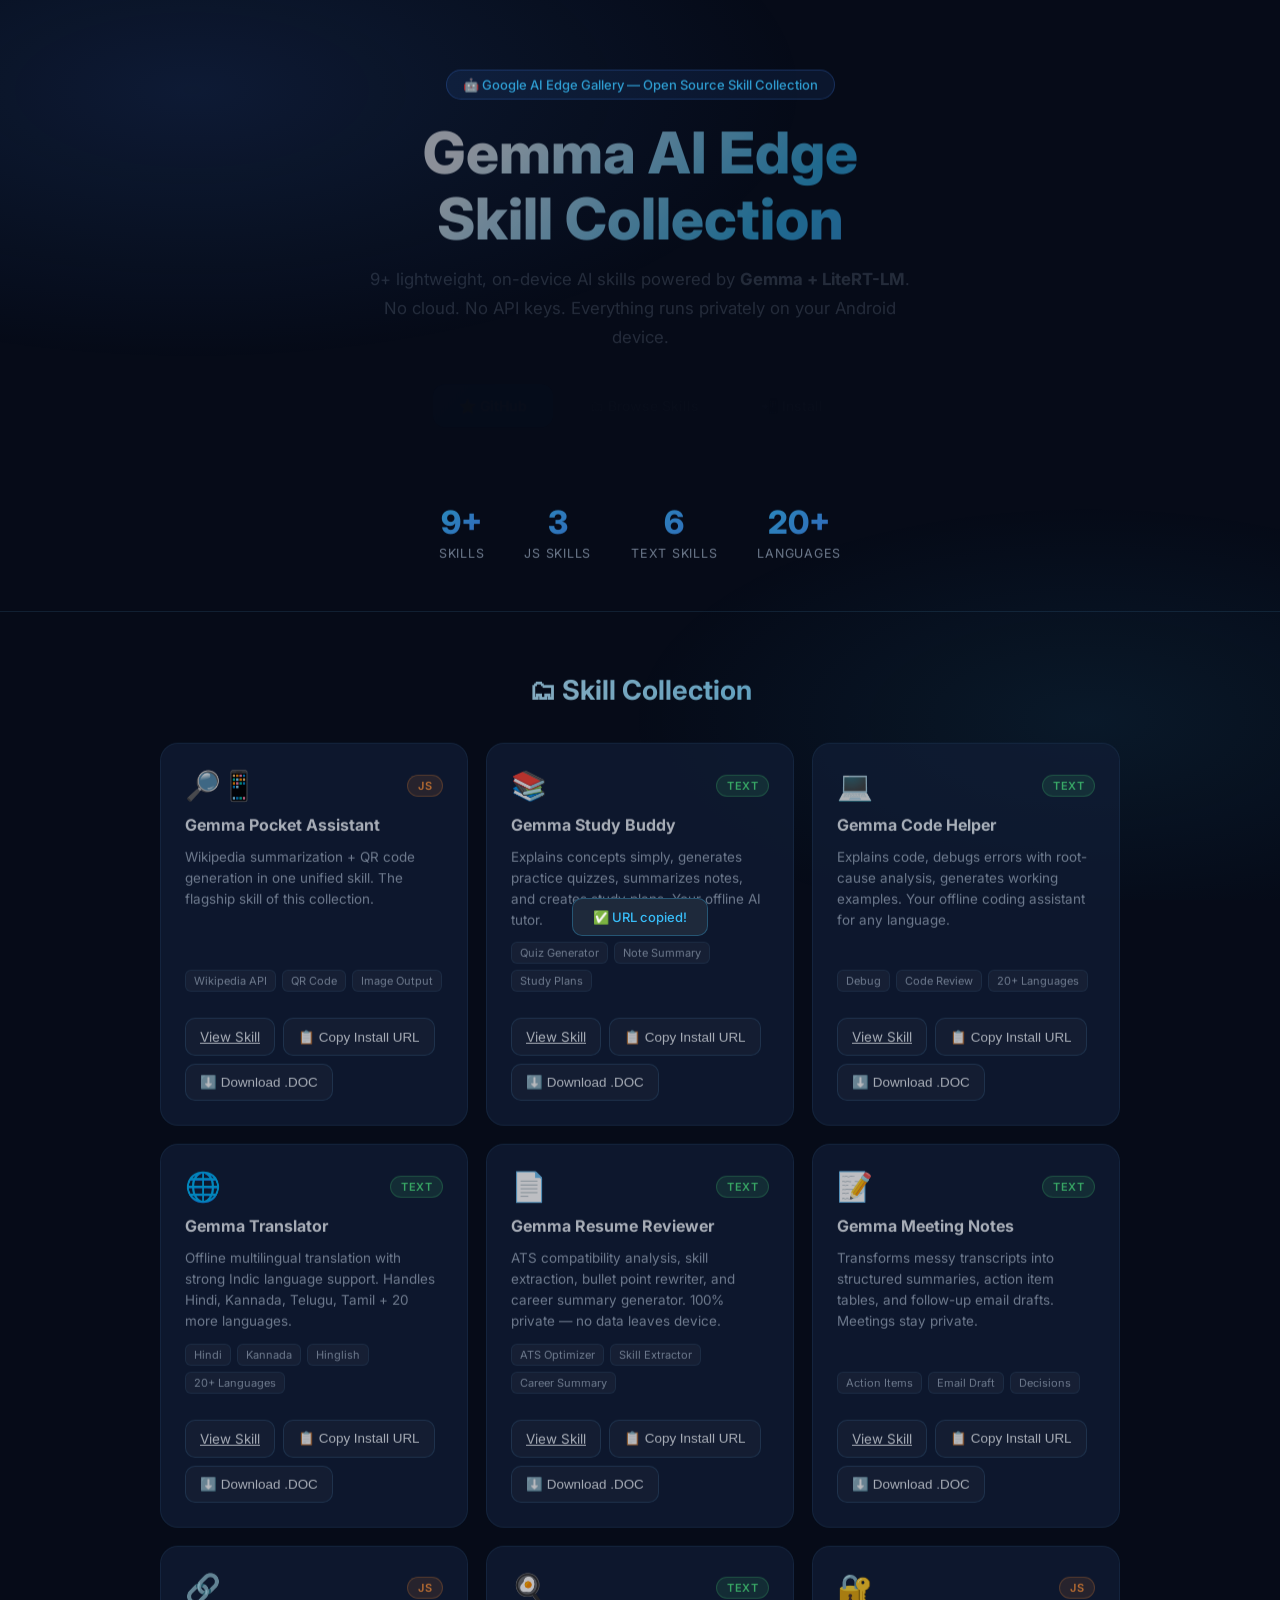
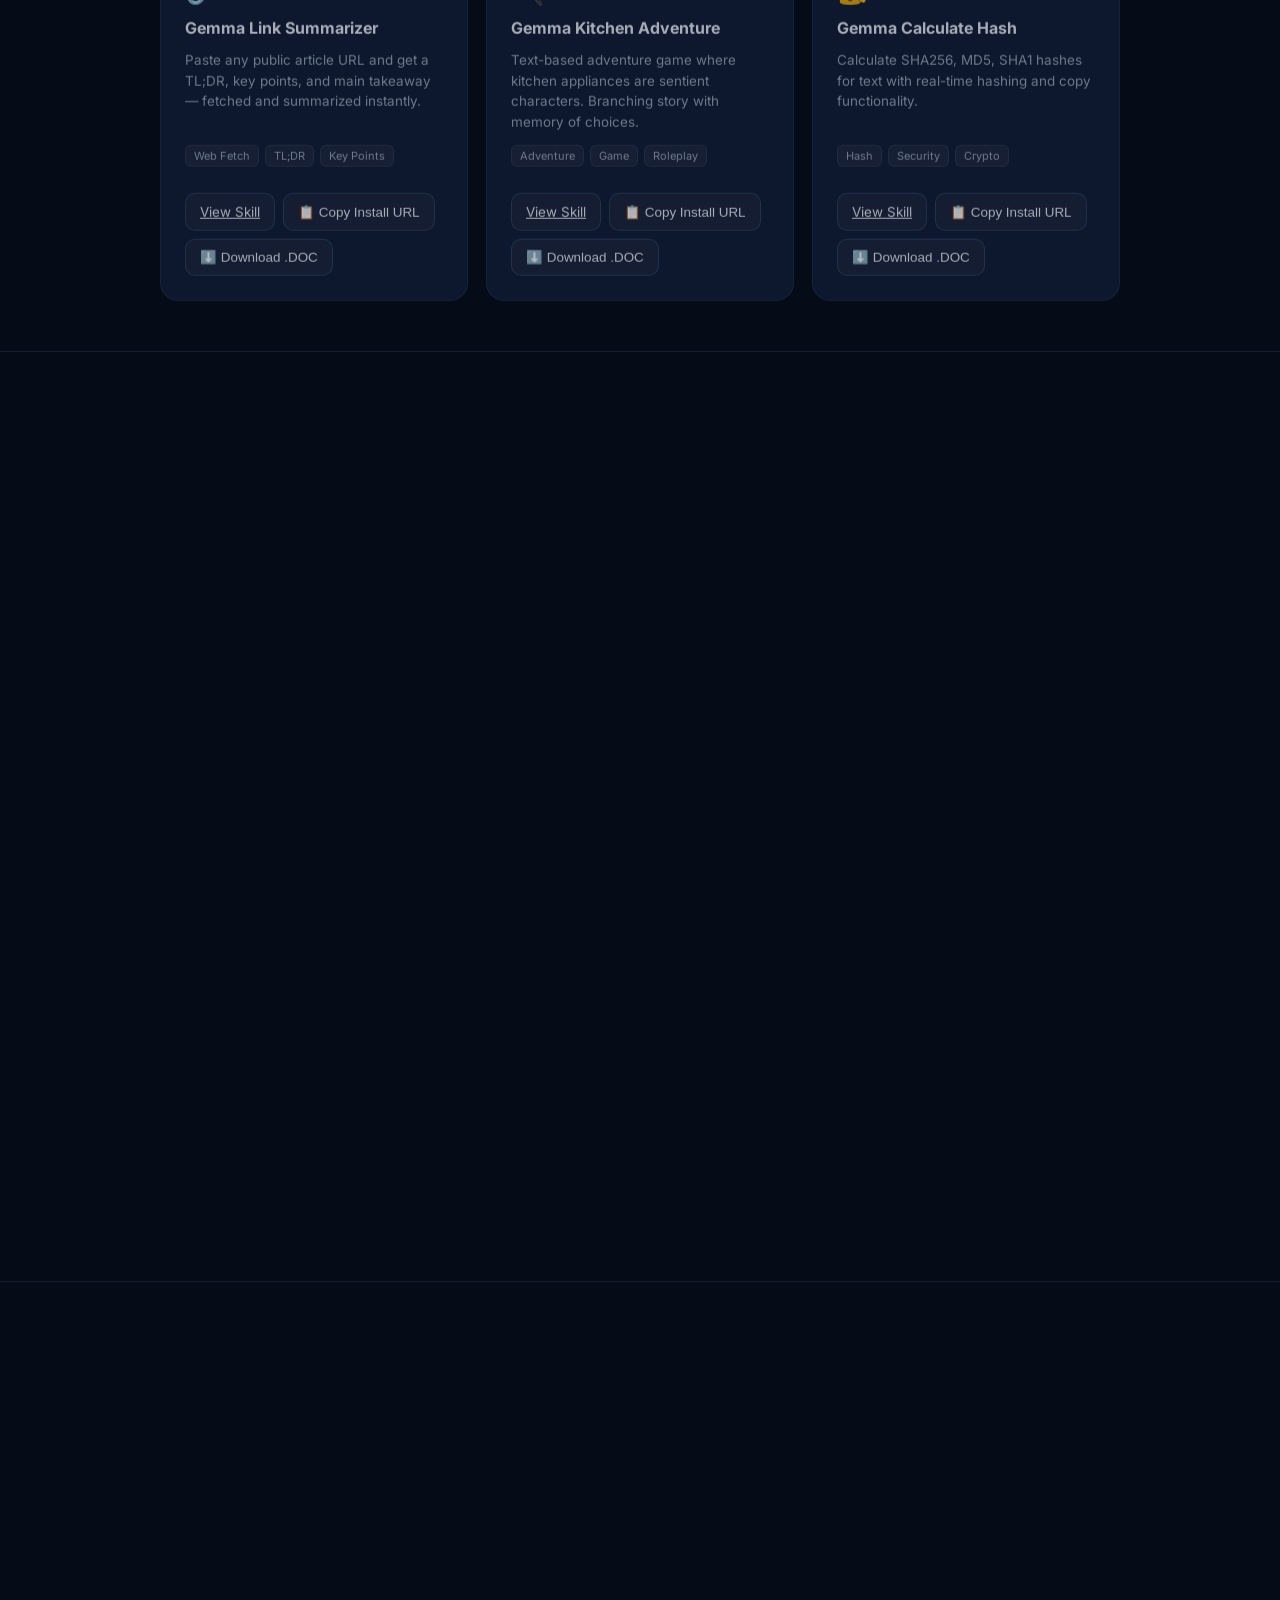
==== commit f0592ca8: "feat: add root landing page, new workflow, send-email demo, and path fixes - Add root index.html red" ====
--- a/index.html
+++ b/index.html
@@ -1,1251 +1,53 @@
-<!doctype html>
+<!DOCTYPE html>
 <html lang="en">
-  <head>
-    <meta charset="UTF-8" />
-    <meta name="viewport" content="width=device-width, initial-scale=1.0" />
-    <title>Gemma AI Edge Skill Collection</title>
-    <meta
-      name="description"
-      content="An open-source ecosystem of lightweight on-device AI skills powered by Gemma + LiteRT-LM."
-    />
-    <link rel="preconnect" href="https://fonts.googleapis.com" />
-    <link rel="preconnect" href="https://fonts.gstatic.com" crossorigin />
-    <link
-      href="https://fonts.googleapis.com/css2?family=Inter:wght@300;400;500;600;700;800&display=swap"
-      rel="stylesheet"
-    />
-    <style>
-      *,
-      *::before,
-      *::after {
-        box-sizing: border-box;
-        margin: 0;
-        padding: 0;
-      }
-      :root {
-        --bg: #060b18;
-        --surface: #0d1526;
-        --card: #111d35;
-        --border: rgba(99, 179, 237, 0.12);
-        --glow: rgba(66, 133, 244, 0.2);
-        --blue: #4285f4;
-        --cyan: #38bdf8;
-        --green: #4ade80;
-        --orange: #fb923c;
-        --purple: #a78bfa;
-        --pink: #f472b6;
-        --text: #e2e8f0;
-        --muted: #94a3b8;
-      }
-      html {
-        scroll-behavior: smooth;
-      }
-      body {
-        font-family: "Inter", sans-serif;
-        background: var(--bg);
-        color: var(--text);
-        min-height: 100vh;
-        overflow-x: hidden;
-      }
-      body::before {
-        content: "";
-        position: fixed;
-        inset: 0;
-        pointer-events: none;
-        z-index: 0;
-        background:
-          radial-gradient(
-            ellipse 80% 50% at 15% 10%,
-            rgba(66, 133, 244, 0.13) 0%,
-            transparent 60%
-          ),
-          radial-gradient(
-            ellipse 60% 40% at 85% 80%,
-            rgba(56, 189, 248, 0.08) 0%,
-            transparent 60%
-          );
-      }
-      .wrap {
-        max-width: 1000px;
-        margin: 0 auto;
-        padding: 0 20px;
-        position: relative;
-        z-index: 1;
-      }
-
-      /* ── Hero ── */
-      .hero {
-        text-align: center;
-        padding: 72px 0 56px;
-      }
-      .badge {
-        display: inline-flex;
-        align-items: center;
-        gap: 8px;
-        background: rgba(66, 133, 244, 0.12);
-        border: 1px solid rgba(66, 133, 244, 0.3);
-        border-radius: 50px;
-        padding: 6px 16px;
-        font-size: 13px;
-        color: var(--cyan);
-        font-weight: 500;
-        margin-bottom: 24px;
-        animation: fadeDown 0.6s ease both;
-      }
-      .hero h1 {
-        font-size: clamp(2.2rem, 6vw, 3.6rem);
-        font-weight: 800;
-        line-height: 1.15;
-        background: linear-gradient(
-          135deg,
-          #fff 30%,
-          var(--cyan) 65%,
-          var(--blue) 100%
-        );
-        -webkit-background-clip: text;
-        -webkit-text-fill-color: transparent;
-        background-clip: text;
-        margin-bottom: 18px;
-        animation: fadeDown 0.7s ease 0.1s both;
-      }
-      .hero p {
-        font-size: 1.05rem;
-        color: var(--muted);
-        max-width: 560px;
-        margin: 0 auto 36px;
-        line-height: 1.7;
-        animation: fadeDown 0.7s ease 0.2s both;
-      }
-      .hero-btns {
-        display: flex;
-        gap: 12px;
-        justify-content: center;
-        flex-wrap: wrap;
-        animation: fadeDown 0.7s ease 0.3s both;
-      }
-      .btn-p {
-        display: inline-flex;
-        align-items: center;
-        gap: 8px;
-        background: linear-gradient(135deg, var(--blue), var(--cyan));
-        color: #fff;
-        font-weight: 600;
-        font-size: 14px;
-        padding: 13px 26px;
-        border-radius: 12px;
-        text-decoration: none;
-        transition:
-          transform 0.2s,
-          box-shadow 0.2s;
-        box-shadow: 0 4px 20px rgba(66, 133, 244, 0.35);
-      }
-      .btn-p:hover {
-        transform: translateY(-2px);
-        box-shadow: 0 8px 28px rgba(66, 133, 244, 0.5);
-      }
-      .btn-s {
-        display: inline-flex;
-        align-items: center;
-        gap: 8px;
-        background: transparent;
-        color: var(--text);
-        font-weight: 500;
-        font-size: 14px;
-        padding: 12px 24px;
-        border-radius: 12px;
-        text-decoration: none;
-        border: 1px solid var(--border);
-        transition:
-          border-color 0.2s,
-          background 0.2s,
-          transform 0.2s;
-      }
-      .btn-s:hover {
-        border-color: var(--cyan);
-        background: rgba(56, 189, 248, 0.06);
-        transform: translateY(-2px);
-      }
-      .btn {
-        display: inline-flex;
-        align-items: center;
-        justify-content: center;
-        gap: 6px;
-        border: none;
-        border-radius: 12px;
-        padding: 10px 16px;
-        font-size: 0.9rem;
-        cursor: pointer;
-        transition:
-          transform 0.16s ease,
-          background 0.16s ease,
-          border-color 0.16s ease;
-      }
-      .btn:hover {
-        transform: translateY(-1px);
-      }
-      .btn-primary {
-        background: linear-gradient(135deg, var(--blue), var(--cyan));
-        color: #fff;
-      }
-      .btn-secondary {
-        background: rgba(255, 255, 255, 0.06);
-        color: var(--text);
-        border: 1px solid rgba(99, 179, 237, 0.18);
-      }
-      .btn-secondary:hover {
-        background: rgba(56, 189, 248, 0.12);
-      }
-
-      /* ── Stats ── */
-      .stats {
-        display: flex;
-        justify-content: center;
-        gap: 40px;
-        flex-wrap: wrap;
-        padding: 0 0 56px;
-      }
-      .stat {
-        text-align: center;
-      }
-      .stat-num {
-        font-size: 2rem;
-        font-weight: 800;
-        background: linear-gradient(135deg, var(--cyan), var(--blue));
-        -webkit-background-clip: text;
-        -webkit-text-fill-color: transparent;
-        background-clip: text;
-      }
-      .stat-label {
-        font-size: 0.78rem;
-        color: var(--muted);
-        margin-top: 4px;
-        text-transform: uppercase;
-        letter-spacing: 0.06em;
-      }
-
-      /* ── Section titles ── */
-      .divider {
-        height: 1px;
-        background: var(--border);
-      }
-      .sec {
-        padding: 56px 0;
-      }
-      .sec-title {
-        text-align: center;
-        font-size: 1.7rem;
-        font-weight: 700;
-        margin-bottom: 36px;
-        background: linear-gradient(90deg, #fff, var(--cyan));
-        -webkit-background-clip: text;
-        -webkit-text-fill-color: transparent;
-        background-clip: text;
-      }
-
-      /* ── Skill Cards Grid ── */
-      .skills-grid {
-        display: grid;
-        grid-template-columns: repeat(auto-fill, minmax(280px, 1fr));
-        gap: 18px;
-      }
-      .skill-card {
-        background: var(--card);
-        border: 1px solid var(--border);
-        border-radius: 18px;
-        padding: 24px;
-        text-decoration: none;
-        color: inherit;
-        transition:
-          transform 0.25s,
-          border-color 0.25s,
-          box-shadow 0.25s;
-        position: relative;
-        overflow: hidden;
-        display: flex;
-        flex-direction: column;
-        gap: 12px;
-      }
-      .skill-card::before {
-        content: "";
-        position: absolute;
-        inset: 0;
-        background: radial-gradient(
-          circle at 50% 0%,
-          var(--glow),
-          transparent 70%
-        );
-        opacity: 0;
-        transition: opacity 0.3s;
-      }
-      .skill-card:hover {
-        transform: translateY(-4px);
-        border-color: rgba(66, 133, 244, 0.4);
-        box-shadow: 0 12px 36px rgba(66, 133, 244, 0.15);
-      }
-      .skill-card:hover::before {
-        opacity: 1;
-      }
-      .skill-header {
-        display: flex;
-        align-items: center;
-        justify-content: space-between;
-      }
-      .skill-icon {
-        font-size: 1.8rem;
-      }
-      .skill-type-badge {
-        font-size: 11px;
-        font-weight: 600;
-        padding: 3px 10px;
-        border-radius: 50px;
-        letter-spacing: 0.04em;
-        text-transform: uppercase;
-      }
-      .type-js {
-        background: rgba(251, 146, 60, 0.15);
-        color: var(--orange);
-        border: 1px solid rgba(251, 146, 60, 0.3);
-      }
-      .type-text {
-        background: rgba(74, 222, 128, 0.15);
-        color: var(--green);
-        border: 1px solid rgba(74, 222, 128, 0.3);
-      }
-      .skill-name {
-        font-size: 1rem;
-        font-weight: 700;
-      }
-      .skill-desc {
-        font-size: 0.84rem;
-        color: var(--muted);
-        line-height: 1.55;
-        flex: 1;
-      }
-      .skill-tags {
-        display: flex;
-        flex-wrap: wrap;
-        gap: 6px;
-      }
-      .tag {
-        font-size: 11px;
-        background: rgba(255, 255, 255, 0.05);
-        border: 1px solid var(--border);
-        border-radius: 6px;
-        padding: 3px 8px;
-        color: var(--muted);
-      }
-      .skill-footer {
-        display: flex;
-        flex-direction: column;
-        gap: 0.8rem;
-        margin-top: 14px;
-      }
-      .skill-actions {
-        display: flex;
-        flex-wrap: wrap;
-        gap: 8px;
-      }
-      .skill-actions .btn {
-        border-radius: 10px;
-        padding: 10px 14px;
-        font-size: 0.84rem;
-      }
-      .btn-card {
-        border: 1px solid rgba(99, 179, 237, 0.2);
-        background: rgba(255, 255, 255, 0.04);
-        color: var(--text);
-      }
-      .btn-card:hover {
-        background: rgba(66, 133, 244, 0.12);
-      }
-      .install-link {
-        font-size: 12px;
-        color: var(--cyan);
-        font-weight: 500;
-        text-decoration: none;
-      }
-      .install-link:hover {
-        text-decoration: underline;
-      }
-
-      /* ── Install section ── */
-      .install-box {
-        background: var(--card);
-        border: 1px solid var(--border);
-        border-radius: 16px;
-        padding: 28px;
-        margin-bottom: 20px;
-      }
-      .install-box h3 {
-        font-size: 1rem;
-        font-weight: 600;
-        margin-bottom: 14px;
-        display: flex;
-        align-items: center;
-        gap: 8px;
-      }
-      .install-box pre {
-        background: rgba(0, 0, 0, 0.3);
-        border: 1px solid var(--border);
-        border-radius: 10px;
-        padding: 14px 16px;
-        font-size: 13px;
-        overflow-x: auto;
-        white-space: pre-wrap;
-        word-break: break-all;
-        color: #a5f3fc;
-        font-family: "Courier New", monospace;
-      }
-      .url-row {
-        display: flex;
-        align-items: center;
-        gap: 10px;
-        flex-wrap: wrap;
-      }
-      .url-row code {
-        font-size: 13px;
-        color: var(--cyan);
-        flex: 1;
-        font-family: "Courier New", monospace;
-        word-break: break-all;
-      }
-      .copy-btn {
-        background: rgba(66, 133, 244, 0.15);
-        border: 1px solid rgba(66, 133, 244, 0.3);
-        color: var(--cyan);
-        border-radius: 8px;
-        padding: 7px 14px;
-        font-size: 12px;
-        font-weight: 500;
-        cursor: pointer;
-        transition: background 0.2s;
-        white-space: nowrap;
-        flex-shrink: 0;
-      }
-      .copy-btn:hover {
-        background: rgba(66, 133, 244, 0.28);
-      }
-
-      /* ── How it works ── */
-      .arch {
-        background: var(--card);
-        border: 1px solid var(--border);
-        border-radius: 18px;
-        padding: 28px;
-      }
-      .arch-steps {
-        display: flex;
-        flex-direction: column;
-        gap: 0;
-      }
-      .arch-step {
-        display: flex;
-        align-items: flex-start;
-        gap: 14px;
-        padding: 14px 0;
-        border-bottom: 1px solid var(--border);
-      }
-      .arch-step:last-child {
-        border-bottom: none;
-      }
-      .step-n {
-        width: 30px;
-        height: 30px;
-        border-radius: 50%;
-        background: linear-gradient(135deg, var(--blue), var(--cyan));
-        display: flex;
-        align-items: center;
-        justify-content: center;
-        font-size: 13px;
-        font-weight: 700;
-        flex-shrink: 0;
-      }
-      .step-t h4 {
-        font-size: 0.9rem;
-        font-weight: 600;
-        margin-bottom: 3px;
-      }
-      .step-t p {
-        font-size: 0.82rem;
-        color: var(--muted);
-        line-height: 1.5;
-      }
-
-      /* ── Footer ── */
-      footer {
-        text-align: center;
-        padding: 44px 0 36px;
-        color: var(--muted);
-        font-size: 13px;
-        border-top: 1px solid var(--border);
-      }
-      footer a {
-        color: var(--cyan);
-        text-decoration: none;
-      }
-      footer a:hover {
-        text-decoration: underline;
-      }
-      .footer-links {
-        display: flex;
-        gap: 20px;
-        justify-content: center;
-        margin-top: 12px;
-        flex-wrap: wrap;
-      }
-
-      /* ── Animations ── */
-      @keyframes fadeDown {
-        from {
-          opacity: 0;
-          transform: translateY(-14px);
-        }
-        to {
-          opacity: 1;
-          transform: translateY(0);
-        }
-      }
-      .reveal {
-        opacity: 0;
-        transform: translateY(22px);
-        transition:
-          opacity 0.6s ease,
-          transform 0.6s ease;
-      }
-      .reveal.visible {
-        opacity: 1;
-        transform: translateY(0);
-      }
-    </style>
-  </head>
-  <body>
-    <div class="wrap">
-      <!-- Hero -->
-      <section class="hero">
-        <div class="badge">
-          🤖 Google AI Edge Gallery — Open Source Skill Collection
-        </div>
-        <h1>Gemma AI Edge<br />Skill Collection</h1>
-        <p>
-          9+ lightweight, on-device AI skills powered by
-          <strong>Gemma + LiteRT-LM</strong>. No cloud. No API keys. Everything
-          runs privately on your Android device.
-        </p>
-        <div class="hero-btns">
-          <a
-            id="gh-btn"
-            class="btn-p"
-            href="https://github.com/saikirantechy/Gemma-4-blr"
-            target="_blank"
-            >⭐ GitHub</a
-          >
-          <a class="btn-s" href="#skills">🗂 Browse Skills</a>
-          <a class="btn-s" href="#install">📲 Install</a>
-        </div>
-      </section>
-
-      <!-- Stats -->
-      <div class="stats reveal">
-        <div class="stat">
-          <div class="stat-num">9+</div>
-          <div class="stat-label">Skills</div>
-        </div>
-        <div class="stat">
-          <div class="stat-num">3</div>
-          <div class="stat-label">JS Skills</div>
-        </div>
-        <div class="stat">
-          <div class="stat-num">6</div>
-          <div class="stat-label">Text Skills</div>
-        </div>
-        <div class="stat">
-          <div class="stat-num">20+</div>
-          <div class="stat-label">Languages</div>
-        </div>
-      </div>
-    </div>
-
-    <div class="divider"></div>
-
-    <!-- Skill Collection -->
-    <div class="wrap" id="skills">
-      <section class="sec reveal">
-        <div class="sec-title">🗂 Skill Collection</div>
-        <div class="skills-grid">
-          <div class="skill-card">
-            <div class="skill-header">
-              <span class="skill-icon">🔎📱</span>
-              <span class="skill-type-badge type-js">JS</span>
-            </div>
-            <div class="skill-name">Gemma Pocket Assistant</div>
-            <div class="skill-desc">
-              Wikipedia summarization + QR code generation in one unified skill.
-              The flagship skill of this collection.
-            </div>
-            <div class="skill-tags">
-              <span class="tag">Wikipedia API</span
-              ><span class="tag">QR Code</span
-              ><span class="tag">Image Output</span>
-            </div>
-            <div class="skill-footer">
-              <div class="skill-actions">
-                <a
-                  class="btn btn-secondary btn-card"
-                  href="skills/built-in/gemma-pocket-assistant/SKILL.md"
-                  target="_blank"
-                  >View Skill</a
-                >
-                <button
-                  class="btn btn-secondary btn-card"
-                  onclick="copySkillUrl('gemma-pocket-assistant', event)"
-                  type="button"
-                >
-                  📋 Copy Install URL
-                </button>
-                <button
-                  class="btn btn-primary btn-card"
-                  onclick="downloadSkillDoc('gemma-pocket-assistant', event)"
-                  type="button"
-                >
-                  ⬇️ Download .DOC
-                </button>
-              </div>
-            </div>
-          </div>
-
-          <div class="skill-card">
-            <div class="skill-header">
-              <span class="skill-icon">📚</span>
-              <span class="skill-type-badge type-text">Text</span>
-            </div>
-            <div class="skill-name">Gemma Study Buddy</div>
-            <div class="skill-desc">
-              Explains concepts simply, generates practice quizzes, summarizes
-              notes, and creates study plans. Your offline AI tutor.
-            </div>
-            <div class="skill-tags">
-              <span class="tag">Quiz Generator</span
-              ><span class="tag">Note Summary</span
-              ><span class="tag">Study Plans</span>
-            </div>
-            <div class="skill-footer">
-              <div class="skill-actions">
-                <a
-                  class="btn btn-secondary btn-card"
-                  href="skills/built-in/gemma-study-buddy/SKILL.md"
-                  target="_blank"
-                  >View Skill</a
-                >
-                <button
-                  class="btn btn-secondary btn-card"
-                  onclick="copySkillUrl('gemma-study-buddy', event)"
-                  type="button"
-                >
-                  📋 Copy Install URL
-                </button>
-                <button
-                  class="btn btn-primary btn-card"
-                  onclick="downloadSkillDoc('gemma-study-buddy', event)"
-                  type="button"
-                >
-                  ⬇️ Download .DOC
-                </button>
-              </div>
-            </div>
-          </div>
-
-          <div class="skill-card">
-            <div class="skill-header">
-              <span class="skill-icon">💻</span>
-              <span class="skill-type-badge type-text">Text</span>
-            </div>
-            <div class="skill-name">Gemma Code Helper</div>
-            <div class="skill-desc">
-              Explains code, debugs errors with root-cause analysis, generates
-              working examples. Your offline coding assistant for any language.
-            </div>
-            <div class="skill-tags">
-              <span class="tag">Debug</span><span class="tag">Code Review</span
-              ><span class="tag">20+ Languages</span>
-            </div>
-            <div class="skill-footer">
-              <div class="skill-actions">
-                <a
-                  class="btn btn-secondary btn-card"
-                  href="skills/built-in/gemma-code-helper/SKILL.md"
-                  target="_blank"
-                  >View Skill</a
-                >
-                <button
-                  class="btn btn-secondary btn-card"
-                  onclick="copySkillUrl('gemma-code-helper', event)"
-                  type="button"
-                >
-                  📋 Copy Install URL
-                </button>
-                <button
-                  class="btn btn-primary btn-card"
-                  onclick="downloadSkillDoc('gemma-code-helper', event)"
-                  type="button"
-                >
-                  ⬇️ Download .DOC
-                </button>
-              </div>
-            </div>
-          </div>
-
-          <div class="skill-card">
-            <div class="skill-header">
-              <span class="skill-icon">🌐</span>
-              <span class="skill-type-badge type-text">Text</span>
-            </div>
-            <div class="skill-name">Gemma Translator</div>
-            <div class="skill-desc">
-              Offline multilingual translation with strong Indic language
-              support. Handles Hindi, Kannada, Telugu, Tamil + 20 more
-              languages.
-            </div>
-            <div class="skill-tags">
-              <span class="tag">Hindi</span><span class="tag">Kannada</span
-              ><span class="tag">Hinglish</span
-              ><span class="tag">20+ Languages</span>
-            </div>
-            <div class="skill-footer">
-              <div class="skill-actions">
-                <a
-                  class="btn btn-secondary btn-card"
-                  href="skills/built-in/gemma-translator/SKILL.md"
-                  target="_blank"
-                  >View Skill</a
-                >
-                <button
-                  class="btn btn-secondary btn-card"
-                  onclick="copySkillUrl('gemma-translator', event)"
-                  type="button"
-                >
-                  📋 Copy Install URL
-                </button>
-                <button
-                  class="btn btn-primary btn-card"
-                  onclick="downloadSkillDoc('gemma-translator', event)"
-                  type="button"
-                >
-                  ⬇️ Download .DOC
-                </button>
-              </div>
-            </div>
-          </div>
-
-          <div class="skill-card">
-            <div class="skill-header">
-              <span class="skill-icon">📄</span>
-              <span class="skill-type-badge type-text">Text</span>
-            </div>
-            <div class="skill-name">Gemma Resume Reviewer</div>
-            <div class="skill-desc">
-              ATS compatibility analysis, skill extraction, bullet point
-              rewriter, and career summary generator. 100% private — no data
-              leaves device.
-            </div>
-            <div class="skill-tags">
-              <span class="tag">ATS Optimizer</span
-              ><span class="tag">Skill Extractor</span
-              ><span class="tag">Career Summary</span>
-            </div>
-            <div class="skill-footer">
-              <div class="skill-actions">
-                <a
-                  class="btn btn-secondary btn-card"
-                  href="skills/built-in/gemma-resume-reviewer/SKILL.md"
-                  target="_blank"
-                  >View Skill</a
-                >
-                <button
-                  class="btn btn-secondary btn-card"
-                  onclick="copySkillUrl('gemma-resume-reviewer', event)"
-                  type="button"
-                >
-                  📋 Copy Install URL
-                </button>
-                <button
-                  class="btn btn-primary btn-card"
-                  onclick="downloadSkillDoc('gemma-resume-reviewer', event)"
-                  type="button"
-                >
-                  ⬇️ Download .DOC
-                </button>
-              </div>
-            </div>
-          </div>
-
-          <div class="skill-card">
-            <div class="skill-header">
-              <span class="skill-icon">📝</span>
-              <span class="skill-type-badge type-text">Text</span>
-            </div>
-            <div class="skill-name">Gemma Meeting Notes</div>
-            <div class="skill-desc">
-              Transforms messy transcripts into structured summaries, action
-              item tables, and follow-up email drafts. Meetings stay private.
-            </div>
-            <div class="skill-tags">
-              <span class="tag">Action Items</span
-              ><span class="tag">Email Draft</span
-              ><span class="tag">Decisions</span>
-            </div>
-            <div class="skill-footer">
-              <div class="skill-actions">
-                <a
-                  class="btn btn-secondary btn-card"
-                  href="skills/built-in/gemma-meeting-notes/SKILL.md"
-                  target="_blank"
-                  >View Skill</a
-                >
-                <button
-                  class="btn btn-secondary btn-card"
-                  onclick="copySkillUrl('gemma-meeting-notes', event)"
-                  type="button"
-                >
-                  📋 Copy Install URL
-                </button>
-                <button
-                  class="btn btn-primary btn-card"
-                  onclick="downloadSkillDoc('gemma-meeting-notes', event)"
-                  type="button"
-                >
-                  ⬇️ Download .DOC
-                </button>
-              </div>
-            </div>
-          </div>
-
-          <div class="skill-card">
-            <div class="skill-header">
-              <span class="skill-icon">🔗</span>
-              <span class="skill-type-badge type-js">JS</span>
-            </div>
-            <div class="skill-name">Gemma Link Summarizer</div>
-            <div class="skill-desc">
-              Paste any public article URL and get a TL;DR, key points, and main
-              takeaway — fetched and summarized instantly.
-            </div>
-            <div class="skill-tags">
-              <span class="tag">Web Fetch</span><span class="tag">TL;DR</span
-              ><span class="tag">Key Points</span>
-            </div>
-            <div class="skill-footer">
-              <div class="skill-actions">
-                <a
-                  class="btn btn-secondary btn-card"
-                  href="skills/built-in/gemma-link-summarizer/SKILL.md"
-                  target="_blank"
-                  >View Skill</a
-                >
-                <button
-                  class="btn btn-secondary btn-card"
-                  onclick="copySkillUrl('gemma-link-summarizer', event)"
-                  type="button"
-                >
-                  📋 Copy Install URL
-                </button>
-                <button
-                  class="btn btn-primary btn-card"
-                  onclick="downloadSkillDoc('gemma-link-summarizer', event)"
-                  type="button"
-                >
-                  ⬇️ Download .DOC
-                </button>
-              </div>
-            </div>
-          </div>
-
-          <div class="skill-card">
-            <div class="skill-header">
-              <span class="skill-icon">🍳</span>
-              <span class="skill-type-badge type-text">Text</span>
-            </div>
-            <div class="skill-name">Gemma Kitchen Adventure</div>
-            <div class="skill-desc">
-              Text-based adventure game where kitchen appliances are sentient
-              characters. Branching story with memory of choices.
-            </div>
-            <div class="skill-tags">
-              <span class="tag">Adventure</span><span class="tag">Game</span
-              ><span class="tag">Roleplay</span>
-            </div>
-            <div class="skill-footer">
-              <div class="skill-actions">
-                <a
-                  class="btn btn-secondary btn-card"
-                  href="skills/built-in/kitchen-adventure/SKILL.md"
-                  target="_blank"
-                  >View Skill</a
-                >
-                <button
-                  class="btn btn-secondary btn-card"
-                  onclick="copySkillUrl('kitchen-adventure', event)"
-                  type="button"
-                >
-                  📋 Copy Install URL
-                </button>
-                <button
-                  class="btn btn-primary btn-card"
-                  onclick="downloadSkillDoc('kitchen-adventure', event)"
-                  type="button"
-                >
-                  ⬇️ Download .DOC
-                </button>
-              </div>
-            </div>
-          </div>
-
-          <div class="skill-card">
-            <div class="skill-header">
-              <span class="skill-icon">🔐</span>
-              <span class="skill-type-badge type-js">JS</span>
-            </div>
-            <div class="skill-name">Gemma Calculate Hash</div>
-            <div class="skill-desc">
-              Calculate SHA256, MD5, SHA1 hashes for text with real-time hashing
-              and copy functionality.
-            </div>
-            <div class="skill-tags">
-              <span class="tag">Hash</span><span class="tag">Security</span
-              ><span class="tag">Crypto</span>
-            </div>
-            <div class="skill-footer">
-              <div class="skill-actions">
-                <a
-                  class="btn btn-secondary btn-card"
-                  href="skills/built-in/calculate-hash/SKILL.md"
-                  target="_blank"
-                  >View Skill</a
-                >
-                <button
-                  class="btn btn-secondary btn-card"
-                  onclick="copySkillUrl('calculate-hash', event)"
-                  type="button"
-                >
-                  📋 Copy Install URL
-                </button>
-                <button
-                  class="btn btn-primary btn-card"
-                  onclick="downloadSkillDoc('calculate-hash', event)"
-                  type="button"
-                >
-                  ⬇️ Download .DOC
-                </button>
-              </div>
-            </div>
-          </div>
-        </div>
-      </section>
-    </div>
-
-    <div class="divider"></div>
-
-    <!-- Install -->
-    <div class="wrap" id="install">
-      <section class="sec reveal">
-        <div class="sec-title">📲 How to Install</div>
-
-        <div class="install-box">
-          <h3>🌐 Method 1 — Load from URL (Recommended)</h3>
-          <p
-            style="color: var(--muted); font-size: 0.87rem; margin-bottom: 14px"
-          >
-            AI Edge Gallery → Agent Skills → Skills chip → (+) → Load skill from
-            URL
-          </p>
-          <div class="url-row">
-            <code id="base-url"
-              >https://saikirantechy.github.io/Gemma-4-blr/skills/built-in/&lt;skill-name&gt;</code
-            >
-            <button class="copy-btn" onclick="copyBase()">Copy Pattern</button>
-          </div>
-          <p style="color: var(--muted); font-size: 0.8rem; margin-top: 10px">
-            Click "📋 Copy Install URL" on any skill card above for the exact
-            URL.
-          </p>
-        </div>
-
-        <div class="install-box">
-          <h3>📄 Export Skill Documentation</h3>
-          <p
-            style="color: var(--muted); font-size: 0.87rem; margin-bottom: 14px"
-          >
-            Download individual skill pages or a combined .doc bundle for the
-            entire ecosystem.
-          </p>
-          <div class="url-row">
-            <button class="copy-btn" onclick="downloadAllDocs()">
-              ⬇️ Download All Skills as DOC Bundle
-            </button>
-            <button class="copy-btn" onclick="downloadEcosystemDocs()">
-              📁 Export Ecosystem Documentation
-            </button>
-          </div>
-          <p style="color: var(--muted); font-size: 0.8rem; margin-top: 10px">
-            Every new skill added to metadata is included automatically.
-          </p>
-        </div>
-
-        <div class="install-box">
-          <h3>🔌 Method 2 — ADB Push (Offline)</h3>
-          <pre>
-adb push skills/built-in/&lt;skill-name&gt; /sdcard/Download/&lt;skill-name&gt;</pre
-          >
-          <p style="color: var(--muted); font-size: 0.8rem; margin-top: 10px">
-            Then in app: Skills → (+) → Import local skill
-          </p>
-        </div>
-
-        <div class="install-box">
-          <h3>🖥 Method 3 — Local Server (Development)</h3>
-          <pre>
-python -m http.server 8080
-# Then load: http://YOUR_LAN_IP:8080/skills/built-in/&lt;skill-name&gt;</pre
-          >
-        </div>
-      </section>
-    </div>
-
-    <div class="divider"></div>
-
-    <!-- How it works -->
-    <div class="wrap">
-      <section class="sec reveal">
-        <div class="sec-title">⚙️ How It Works</div>
-        <div class="arch">
-          <div class="arch-steps">
-            <div class="arch-step">
-              <div class="step-n">1</div>
-              <div class="step-t">
-                <h4>User sends a prompt</h4>
-                <p>
-                  Natural language — "Summarize this article: [URL]", "Translate
-                  to Hindi", "Review my resume"
-                </p>
-              </div>
-            </div>
-            <div class="arch-step">
-              <div class="step-n">2</div>
-              <div class="step-t">
-                <h4>Gemma reads SKILL.md and routes</h4>
-                <p>
-                  The on-device model matches the prompt to the skill
-                  description and follows the instructions in SKILL.md
-                </p>
-              </div>
-            </div>
-            <div class="arch-step">
-              <div class="step-n">3</div>
-              <div class="step-t">
-                <h4>Text skills → Gemma responds directly</h4>
-                <p>
-                  No external calls. Pure on-device inference for translation,
-                  code help, resume review, etc.
-                </p>
-              </div>
-            </div>
-            <div class="arch-step">
-              <div class="step-n">4</div>
-              <div class="step-t">
-                <h4>JS skills → run_js → hidden WebView</h4>
-                <p>
-                  LiteRT-LM calls run_js, the app loads scripts/index.html in a
-                  WebView, executes the logic (fetch, render, compute), returns
-                  JSON to Gemma
-                </p>
-              </div>
-            </div>
-            <div class="arch-step">
-              <div class="step-n">5</div>
-              <div class="step-t">
-                <h4>Gemma delivers the final response</h4>
-                <p>
-                  Text summary, rendered QR image, structured table — displayed
-                  directly in the AI Edge Gallery chat UI
-                </p>
-              </div>
-            </div>
-          </div>
-        </div>
-      </section>
-    </div>
-
-    <div class="divider"></div>
-
-    <!-- Footer -->
-    <div class="wrap">
-      <footer>
-        <p>
-          Built by
-          <a href="https://github.com/saikirantechy" target="_blank"
-            >Sai Kiran BK</a
-          >
-          for the Google AI Edge Gallery Community
-        </p>
-        <div class="footer-links">
-          <a href="https://github.com/saikirantechy/Gemma-4-blr" target="_blank"
-            >GitHub</a
-          >
-          <a
-            href="https://github.com/saikirantechy/Gemma-4-blr/blob/main/CONTRIBUTING.md"
-            target="_blank"
-            >Contribute</a
-          >
-          <a href="https://linkedin.com/in/saikirantech" target="_blank"
-            >LinkedIn</a
-          >
-          <a href="https://github.com/google-ai-edge/gallery" target="_blank"
-            >AI Edge Gallery</a
-          >
-          <a href="https://ai.google.dev/gemma" target="_blank">Gemma</a>
-        </div>
-      </footer>
-    </div>
-
-    <div
-      id="toast"
-      style="
-        position: fixed;
-        bottom: 24px;
-        left: 50%;
-        transform: translateX(-50%) translateY(60px);
-        background: #1e293b;
-        border: 1px solid rgba(56, 189, 248, 0.3);
-        color: #38bdf8;
-        padding: 10px 20px;
-        border-radius: 10px;
-        font-size: 13px;
-        font-weight: 500;
-        transition: transform 0.3s;
-        z-index: 999;
-      "
-    >
-      ✅ URL copied!
-    </div>
-
-    <script src="../gallery/shared/js/utils.js"></script>
-    <script>
-      const BASE =
-        "https://saikirantechy.github.io/Gemma-4-blr/skills/built-in/";
-      const METADATA_URL = "../gallery/skills/metadata.json";
-      let skillMetadata = [];
-
-      async function loadSkillMetadata() {
-        try {
-          const response = await fetch(METADATA_URL);
-          const data = await response.json();
-          skillMetadata = Array.isArray(data.skills) ? data.skills : [];
-        } catch (error) {
-          console.warn("Failed to load skill metadata:", error);
-          skillMetadata = [];
-        }
-      }
-
-      const obs = new IntersectionObserver(
-        (es) =>
-          es.forEach((e) => {
-            if (e.isIntersecting) e.target.classList.add("visible");
-          }),
-        { threshold: 0.1 },
-      );
-      document.querySelectorAll(".reveal").forEach((el) => obs.observe(el));
-
-      function showToast(msg) {
-        const t = document.getElementById("toast");
-        t.textContent = msg;
-        t.style.transform = "translateX(-50%) translateY(0)";
-        setTimeout(
-          () => (t.style.transform = "translateX(-50%) translateY(60px)"),
-          2200,
-        );
-      }
-
-      function findSkillMeta(skillName) {
-        return (
-          skillMetadata.find((skill) => skill.id === skillName) ||
-          skillMetadata.find((skill) => skill.path === skillName)
-        );
-      }
-
-      function copySkillUrl(skillName, e) {
-        e.preventDefault();
-        e.stopPropagation();
-        navigator.clipboard
-          .writeText(BASE + skillName)
-          .then(() => showToast("✅ Install URL copied for " + skillName));
-      }
-
-      function copyBase() {
-        navigator.clipboard
-          .writeText(BASE + "<skill-name>")
-          .then(() => showToast("✅ URL pattern copied!"));
-      }
-
-      async function downloadSkillDoc(skillName, e) {
-        e.preventDefault();
-        e.stopPropagation();
-        if (!skillMetadata.length) {
-          await loadSkillMetadata();
-        }
-        const skill = findSkillMeta(skillName);
-        if (!skill) {
-          showToast("⚠️ Skill metadata not found.");
-          return;
-        }
-        showToast("Preparing .doc for " + skill.name + "...");
-        try {
-          GalleryUtils.docUtils.downloadSkillDoc(skill, "Gemma AI Edge Skills");
-        } catch (error) {
-          console.error(error);
-          showToast("⚠️ Could not create DOC file.");
-        }
-      }
-
-      async function downloadAllDocs() {
-        if (!skillMetadata.length) {
-          await loadSkillMetadata();
-        }
-        if (!skillMetadata.length) {
-          showToast("⚠️ Skill metadata not available.");
-          return;
-        }
-        showToast("Preparing combined docs bundle...");
-        try {
-          GalleryUtils.docUtils.downloadBundleDoc(
-            skillMetadata,
-            "Gemma AI Edge Skills Bundle",
-          );
-        } catch (error) {
-          console.error(error);
-          showToast("⚠️ Failed to create bundle.");
-        }
-      }
-
-      async function downloadEcosystemDocs() {
-        if (!skillMetadata.length) {
-          await loadSkillMetadata();
-        }
-        if (!skillMetadata.length) {
-          showToast("⚠️ Skill metadata not available.");
-          return;
-        }
-        showToast("Exporting ecosystem documentation...");
-        try {
-          GalleryUtils.docUtils.downloadBundleDoc(
-            skillMetadata,
-            "Gemma AI Edge Ecosystem Documentation",
-          );
-        } catch (error) {
-          console.error(error);
-          showToast("⚠️ Failed to export documentation.");
-        }
-      }
-
-      loadSkillMetadata();
-    </script>
-  </body>
+<head>
+  <meta charset="UTF-8" />
+  <meta name="viewport" content="width=device-width, initial-scale=1.0" />
+  <title>Gemma AI Edge Skill Collection</title>
+  <meta http-equiv="refresh" content="0; url=gallery/" />
+  <style>
+    * { margin: 0; padding: 0; box-sizing: border-box; }
+    body {
+      font-family: -apple-system, BlinkMacSystemFont, 'Segoe UI', Roboto, sans-serif;
+      background: #060b18;
+      color: #94a3b8;
+      min-height: 100vh;
+      display: flex;
+      align-items: center;
+      justify-content: center;
+      text-align: center;
+      padding: 20px;
+    }
+    .card {
+      background: #111d35;
+      border: 1px solid rgba(99, 179, 237, 0.12);
+      border-radius: 18px;
+      padding: 40px 32px;
+      max-width: 400px;
+    }
+    h1 { font-size: 1.5rem; color: #e2e8f0; margin-bottom: 12px; }
+    p { font-size: 0.9rem; line-height: 1.6; margin-bottom: 20px; }
+    a {
+      display: inline-block;
+      color: #fff;
+      background: linear-gradient(135deg, #4285f4, #38bdf8);
+      font-weight: 600;
+      padding: 12px 24px;
+      border-radius: 12px;
+      text-decoration: none;
+      transition: transform 0.2s, box-shadow 0.2s;
+    }
+    a:hover {
+      transform: translateY(-2px);
+      box-shadow: 0 8px 28px rgba(66, 133, 244, 0.5);
+    }
+  </style>
+</head>
+<body>
+  <div class="card">
+    <h1>⚡ Gemma AI Edge Skill Collection</h1>
+    <p>Redirecting you to the skill gallery…</p>
+    <a href="gallery/">Go to Gallery</a>
+  </div>
+</body>
 </html>
